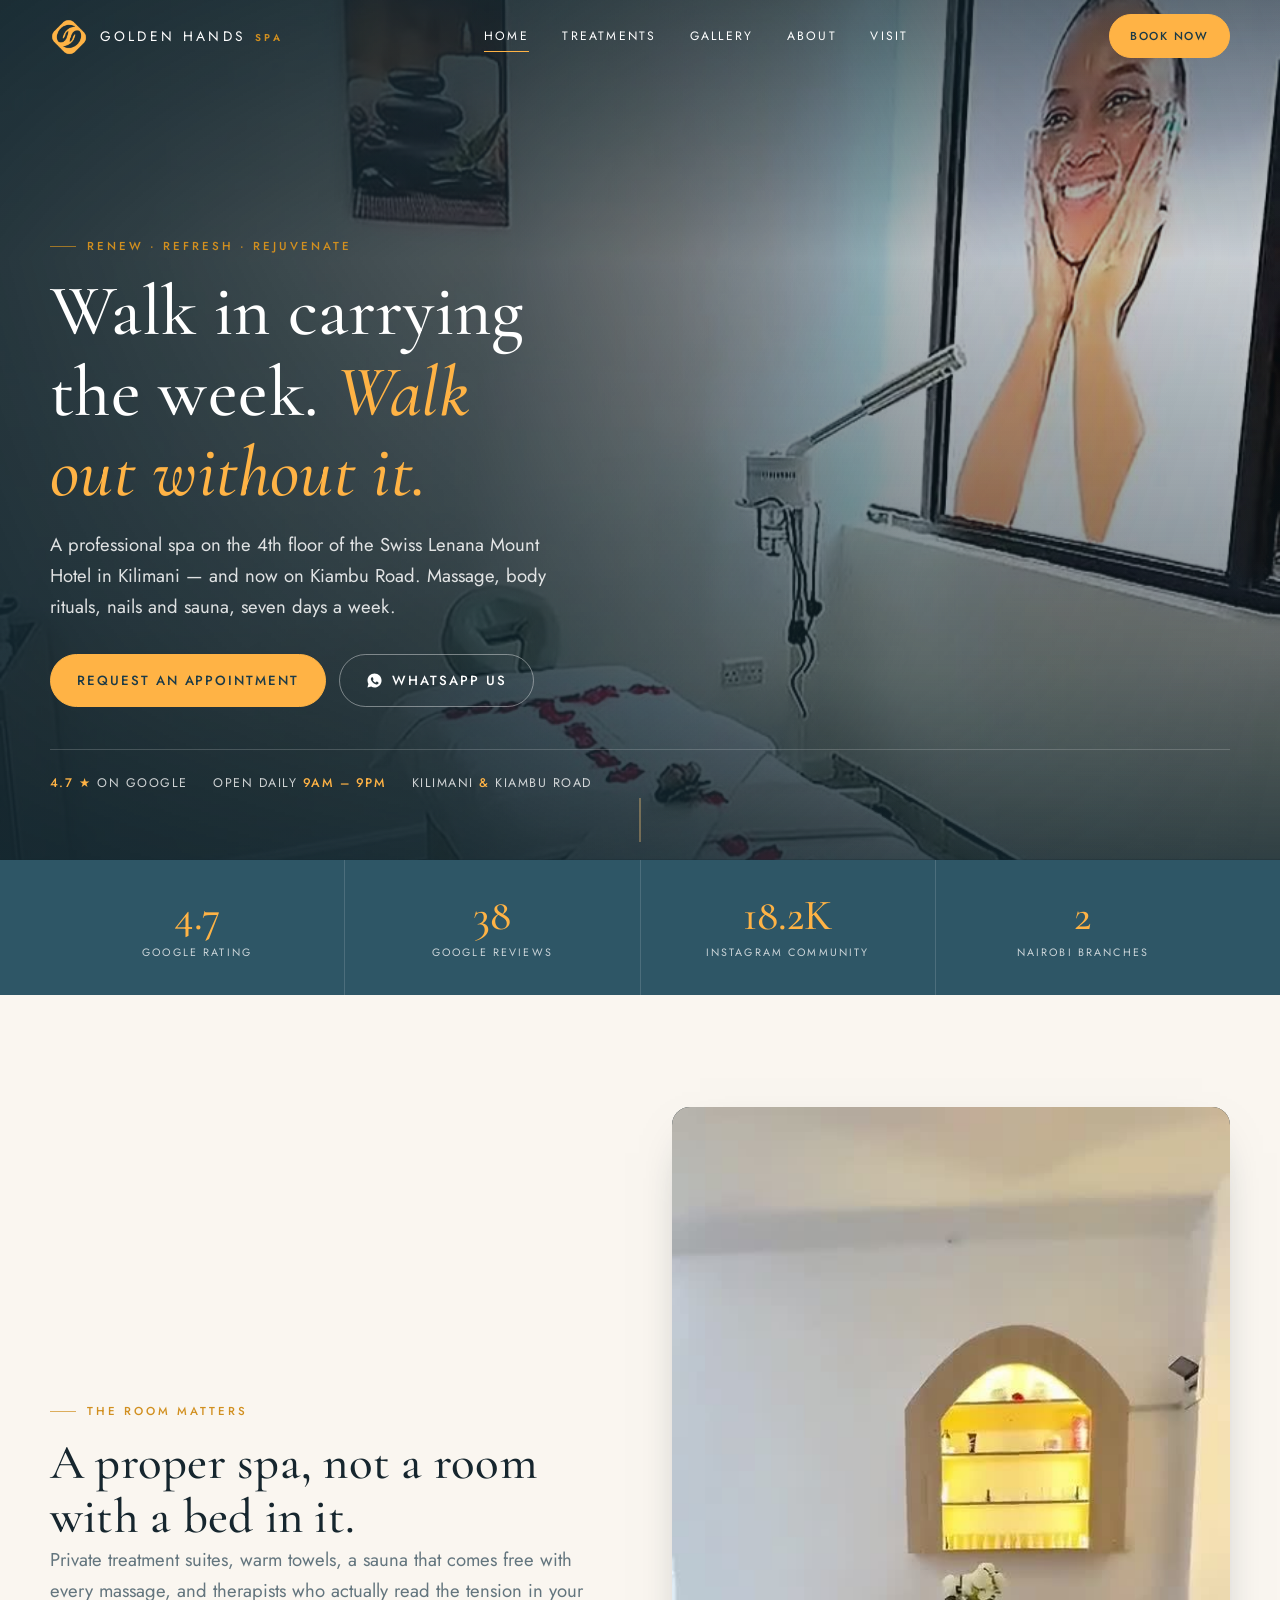
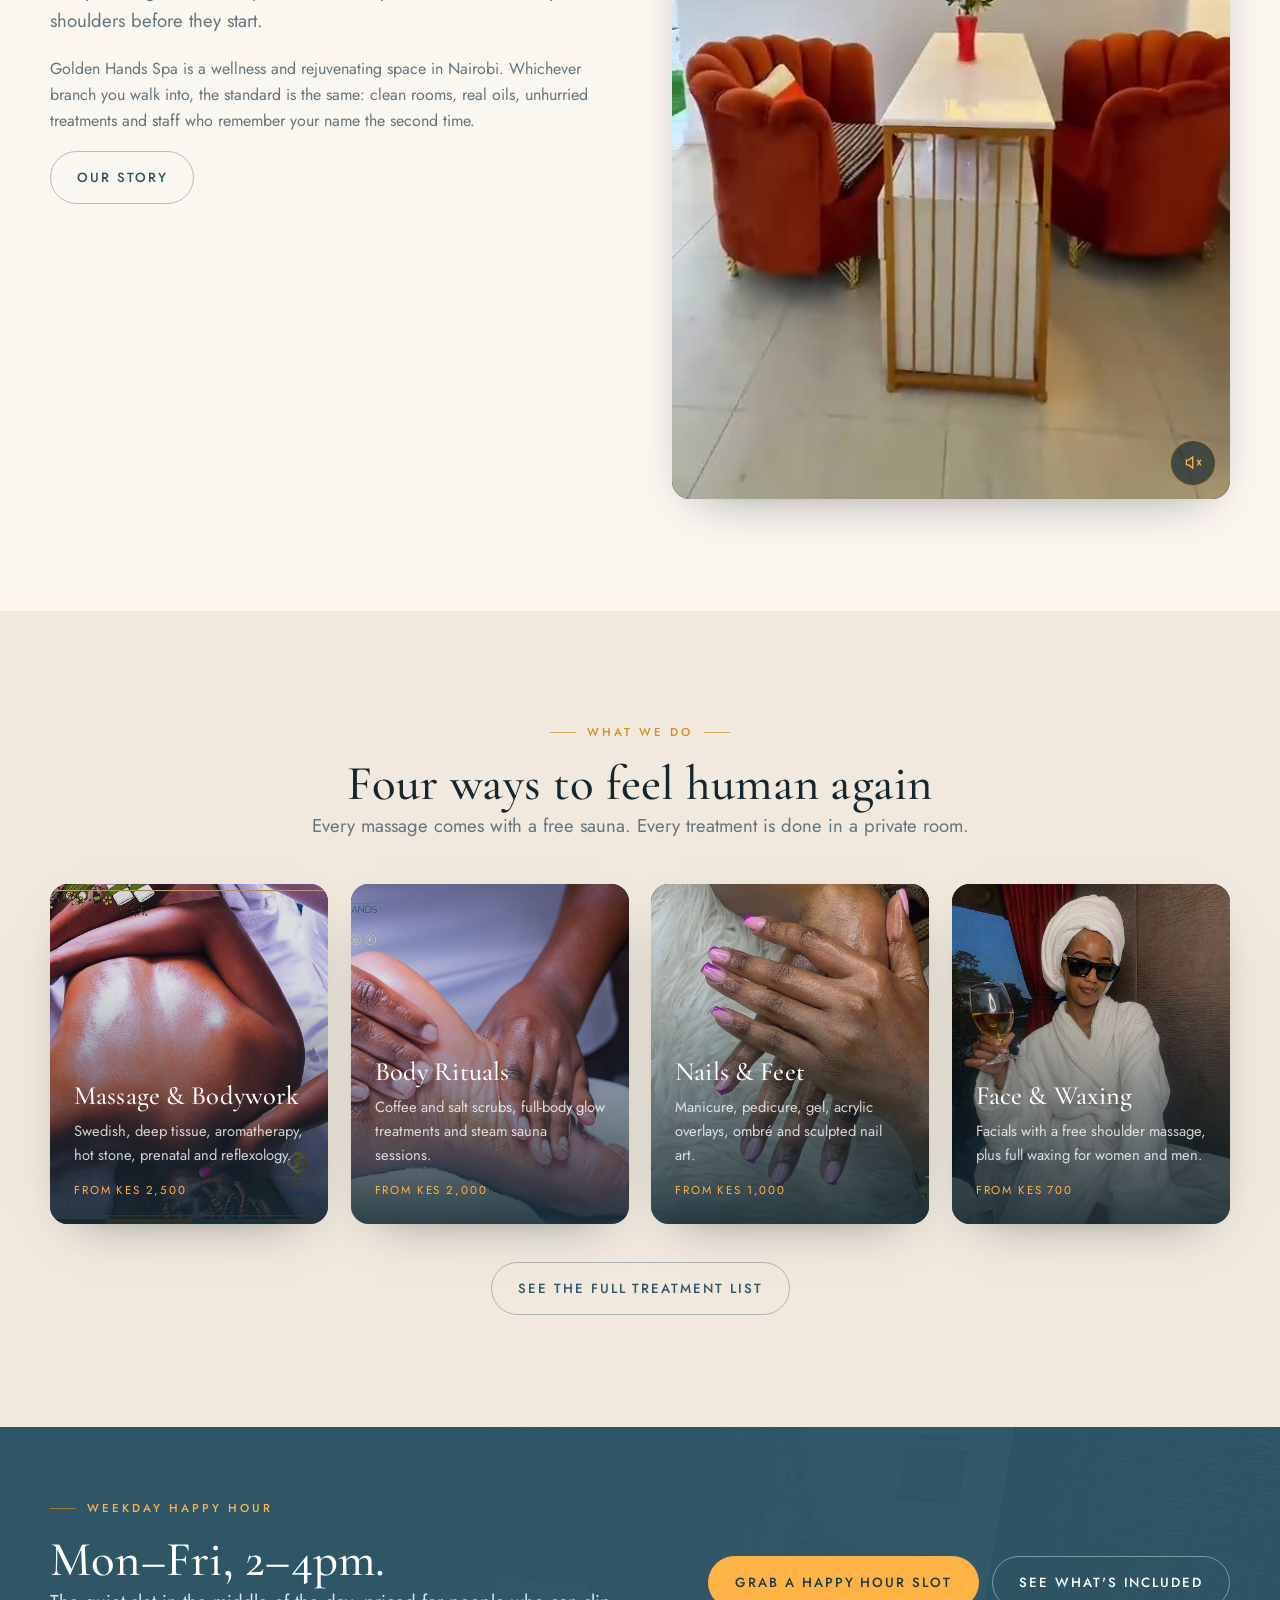
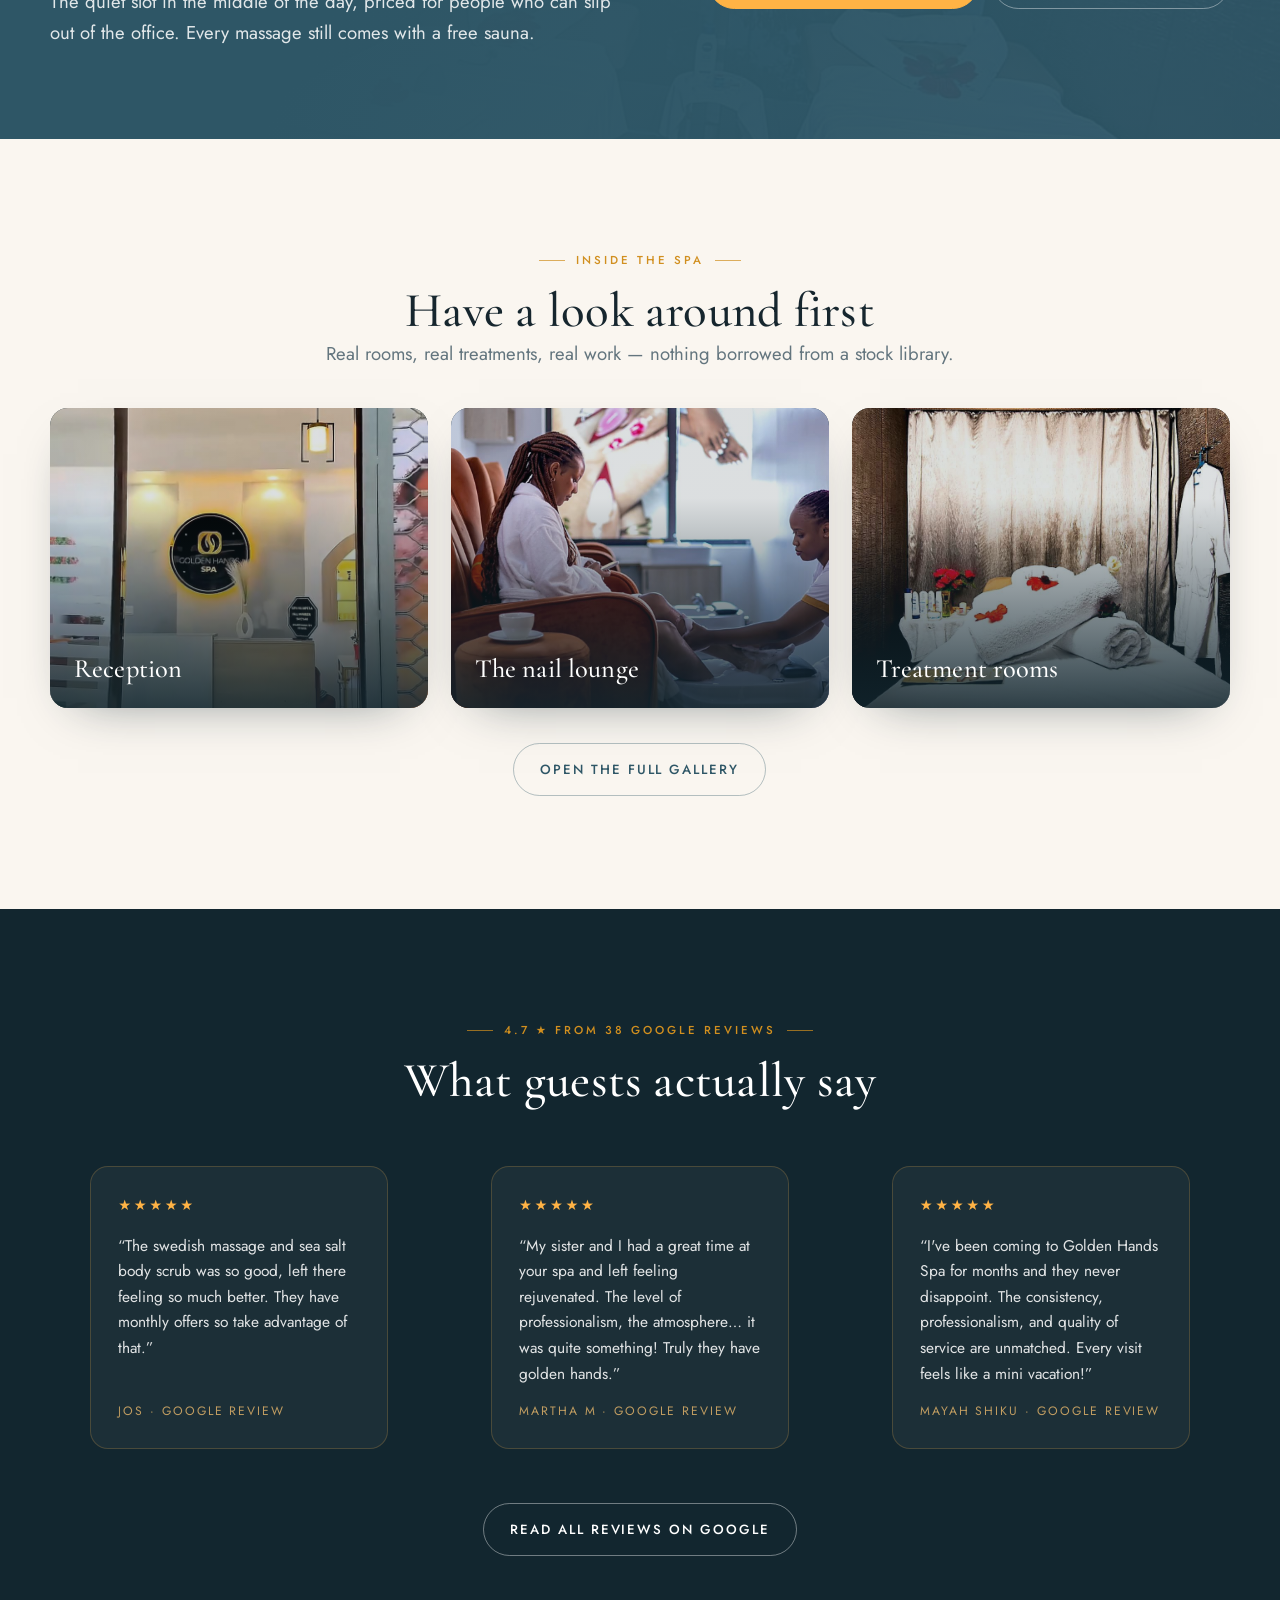
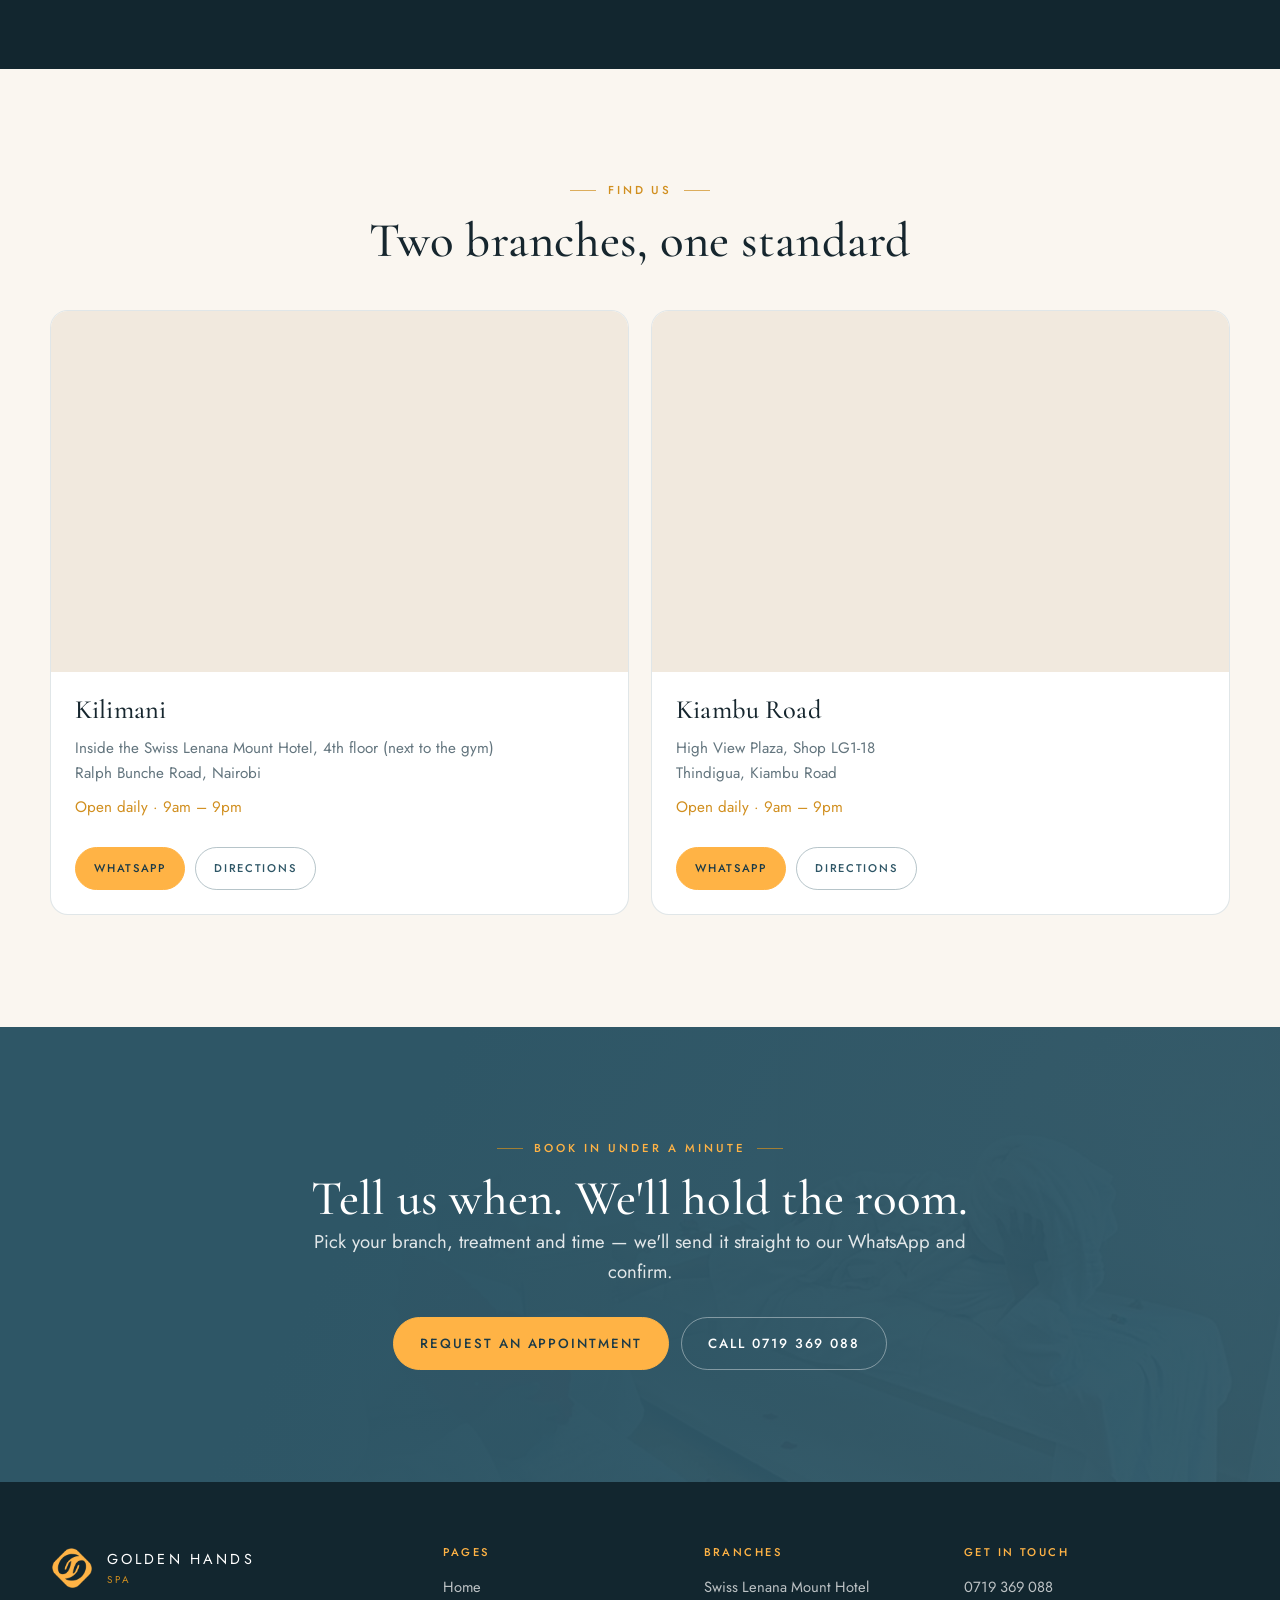
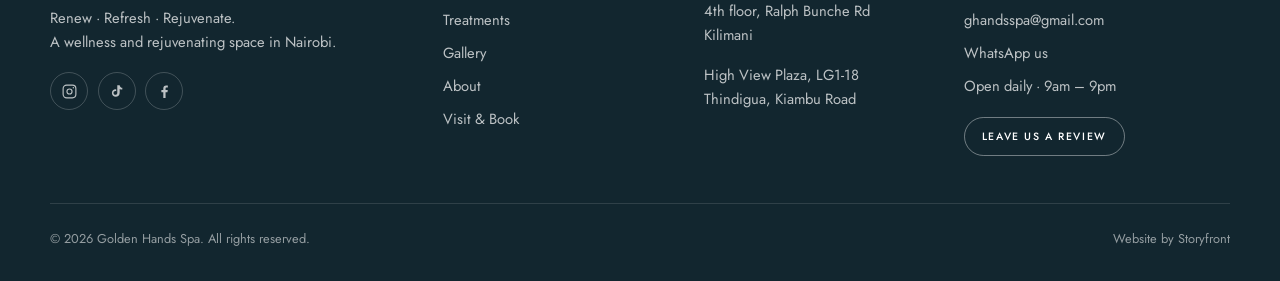
==== index.html @ f65b9896 "Golden Hands Spa — Storyfront demo site Five-page premium build: home, treatments, gallery, about, v" ====
<!DOCTYPE html>
<html lang="en">
<head>
<meta charset="utf-8">
<meta name="viewport" content="width=device-width,initial-scale=1">
<title>Golden Hands Spa | Massage, Nails &amp; Wellness — Kilimani &amp; Kiambu Road, Nairobi</title>
<meta name="description" content="A professional spa in Nairobi — massage, body rituals, nails, waxing and sauna. Inside the Swiss Lenana Mount Hotel, Kilimani, and at High View Plaza, Thindigua on Kiambu Road. Rated 4.7 on Google. Open daily 9am–9pm.">
<link rel="canonical" href="https://ignatius-kimeu.github.io/storyfront-golden-hands-spa/">

<meta property="og:type" content="website">
<meta property="og:site_name" content="Golden Hands Spa">
<meta property="og:title" content="Golden Hands Spa | Massage, Nails &amp; Wellness in Nairobi">
<meta property="og:description" content="Renew. Refresh. Rejuvenate. Massage, body rituals, nails and sauna in Kilimani and on Kiambu Road. Rated 4.7 on Google. Open daily 9am–9pm.">
<meta property="og:url" content="https://ignatius-kimeu.github.io/storyfront-golden-hands-spa/">
<meta property="og:image" content="https://ignatius-kimeu.github.io/storyfront-golden-hands-spa/og-image.jpg">
<meta property="og:image:width" content="1200">
<meta property="og:image:height" content="630">
<meta name="twitter:card" content="summary_large_image">
<meta name="twitter:title" content="Golden Hands Spa | Massage, Nails &amp; Wellness in Nairobi">
<meta name="twitter:description" content="Renew. Refresh. Rejuvenate. Two branches in Nairobi. Rated 4.7 on Google.">
<meta name="twitter:image" content="https://ignatius-kimeu.github.io/storyfront-golden-hands-spa/og-image.jpg">
<meta name="theme-color" content="#2E5666">

<link rel="icon" href="favicon.ico" sizes="any">
<link rel="apple-touch-icon" href="apple-touch-icon.png">
<link rel="preconnect" href="https://fonts.googleapis.com">
<link rel="preconnect" href="https://fonts.gstatic.com" crossorigin>
<link href="https://fonts.googleapis.com/css2?family=Cormorant+Garamond:ital,wght@0,300;0,500;0,600;1,400&family=Jost:wght@300;400;500&display=swap" rel="stylesheet">
<link rel="stylesheet" href="assets/site.css">

<script type="application/ld+json">
{
  "@context":"https://schema.org",
  "@type":"DaySpa",
  "name":"Golden Hands Spa",
  "image":"https://ignatius-kimeu.github.io/storyfront-golden-hands-spa/og-image.jpg",
  "url":"https://ignatius-kimeu.github.io/storyfront-golden-hands-spa/",
  "telephone":"+254719369088",
  "email":"ghandsspa@gmail.com",
  "priceRange":"KES",
  "aggregateRating":{"@type":"AggregateRating","ratingValue":"4.7","reviewCount":"38"},
  "address":{"@type":"PostalAddress","streetAddress":"Swiss Lenana Mount Hotel, 4th floor, Ralph Bunche Road, Kilimani","addressLocality":"Nairobi","addressCountry":"KE"},
  "geo":{"@type":"GeoCoordinates","latitude":-1.2900639,"longitude":36.8047518},
  "openingHoursSpecification":[{"@type":"OpeningHoursSpecification","dayOfWeek":["Monday","Tuesday","Wednesday","Thursday","Friday","Saturday","Sunday"],"opens":"09:00","closes":"21:00"}],
  "sameAs":["https://www.instagram.com/golden_hands_spa_kenya/","https://www.tiktok.com/@golden_hands_spa_kenya","https://www.facebook.com/goldenhandskenya/"]
}
</script>
</head>
<body>

<!-- preload splash: we have a real logo, so it earns its place -->
<div id="splash">
  <div>
    <img class="sp-mark" src="images/mark.png" alt="" width="96" height="96">
    <div class="sp-word">Golden Hands Spa</div>
  </div>
</div>

<header class="hdr" data-top="true" data-over-dark="true">
  <div class="wrap hdr-in">
    <a class="brand" href="index.html" aria-label="Golden Hands Spa — home">
      <img src="images/mark.png" alt="" width="38" height="38">
      <span>
        <span class="brand-name">Golden Hands</span>
        <span class="brand-sub">Spa</span>
      </span>
    </a>
    <nav class="nav" aria-label="Main">
      <a href="index.html" aria-current="page">Home</a>
      <a href="services.html">Treatments</a>
      <a href="gallery.html">Gallery</a>
      <a href="about.html">About</a>
      <a href="contact.html">Visit</a>
    </nav>
    <a class="btn btn--gold btn--desk" href="contact.html">Book now</a>
    <button class="burger" aria-label="Menu" aria-expanded="false" aria-controls="mnav"><span></span><span></span><span></span></button>
  </div>
</header>

<nav class="mnav" id="mnav" aria-label="Mobile">
  <a href="index.html">Home</a>
  <a href="services.html">Treatments</a>
  <a href="gallery.html">Gallery</a>
  <a href="about.html">About</a>
  <a href="contact.html">Visit &amp; Book</a>
  <a class="btn btn--gold" href="contact.html">Request an appointment</a>
</nav>

<main>

  <!-- ============ HERO ============ -->
  <section class="hero">
    <div class="hero__media">
      <picture>
        <source media="(min-width:861px)" srcset="images/hero-wide.jpg" width="1920" height="1080">
        <img src="images/hero-tall.jpg" alt="Inside Golden Hands Spa — a treatment room set with rose petals, and guests relaxing in robes" fetchpriority="high" width="900" height="1600">
      </picture>
    </div>
    <div class="wrap hero__in">
      <p class="eyebrow rv">Renew · Refresh · Rejuvenate</p>
      <h1 class="rv" data-delay="80">Walk in carrying the week. <em>Walk out without it.</em></h1>
      <p class="lede rv" data-delay="180">A professional spa on the 4th floor of the Swiss Lenana Mount Hotel in Kilimani — and now on Kiambu Road. Massage, body rituals, nails and sauna, seven days a week.</p>
      <div class="hero__cta rv" data-delay="260">
        <a class="btn btn--gold" href="contact.html">Request an appointment</a>
        <a class="btn btn--onDark" data-wa="Hello Golden Hands Spa 👋 I'd like to book a treatment. Could you share what's available this week?">
          <svg viewBox="0 0 24 24" fill="currentColor" aria-hidden="true"><path d="M12.04 2C6.58 2 2.13 6.45 2.13 11.91c0 1.75.46 3.45 1.32 4.95L2 22l5.25-1.38a9.9 9.9 0 0 0 4.79 1.22h.01c5.46 0 9.91-4.45 9.91-9.91C21.96 6.45 17.5 2 12.04 2Zm5.8 14.16c-.24.68-1.42 1.32-1.95 1.36-.5.04-.97.22-3.28-.68-2.77-1.09-4.51-3.93-4.65-4.11-.13-.18-1.1-1.46-1.1-2.79 0-1.33.7-1.98.95-2.25.24-.27.53-.34.71-.34.18 0 .35 0 .51.01.16.01.38-.06.6.46.23.55.77 1.89.84 2.03.07.14.11.3.02.48-.09.18-.14.29-.27.45-.13.16-.28.35-.4.47-.13.13-.27.28-.12.55.15.27.66 1.09 1.42 1.76.97.87 1.79 1.14 2.06 1.27.27.14.42.11.58-.07.16-.18.67-.78.85-1.05.18-.27.36-.22.6-.13.24.09 1.55.73 1.81.86.27.13.45.2.51.31.07.11.07.63-.17 1.31Z"/></svg>
          WhatsApp us
        </a>
      </div>
      <p class="hero__meta rv" data-delay="340">
        <span><b>4.7 ★</b> on Google</span>
        <span>Open daily <b>9am – 9pm</b></span>
        <span>Kilimani <b>&amp;</b> Kiambu Road</span>
      </p>
    </div>
    <span class="scrollhint" aria-hidden="true"></span>
  </section>

  <!-- ============ STATS ============ -->
  <section class="stats">
    <div class="wrap">
      <div class="stats__grid">
        <div class="stat rv"><b data-count="4.7" data-dec="1">4.7</b><span>Google rating</span></div>
        <div class="stat rv" data-delay="80"><b data-count="38" data-dec="0">38</b><span>Google reviews</span></div>
        <div class="stat rv" data-delay="160"><b data-count="18.2" data-dec="1" data-suffix="K">18.2K</b><span>Instagram community</span></div>
        <div class="stat rv" data-delay="240"><b data-count="2" data-dec="0">2</b><span>Nairobi branches</span></div>
      </div>
    </div>
  </section>

  <!-- ============ INTRO + VIDEO ============ -->
  <section class="sec">
    <div class="wrap grid g-2" style="align-items:center;gap:clamp(2rem,5vw,4rem)">
      <div class="rv">
        <p class="eyebrow">The room matters</p>
        <h2>A proper spa, not a room with a bed in it.</h2>
        <p class="lede">Private treatment suites, warm towels, a sauna that comes free with every massage, and therapists who actually read the tension in your shoulders before they start.</p>
        <p style="color:var(--muted)">Golden Hands Spa is a wellness and rejuvenating space in Nairobi. Whichever branch you walk into, the standard is the same: clean rooms, real oils, unhurried treatments and staff who remember your name the second time.</p>
        <a class="btn btn--ghost" href="about.html">Our story</a>
      </div>
      <div class="vwrap rv" data-delay="120">
        <!-- their own Instagram walkthrough of the Kiambu Rd branch, re-encoded down for mobile data -->
        <video src="videos/spa-tour.mp4" poster="images/spa-tour-poster.jpg" muted playsinline loop preload="none" aria-label="A walk through the Golden Hands Spa Kiambu Road branch"></video>
        <button class="vsound" type="button" aria-label="Turn sound on">
          <svg class="snd-off" viewBox="0 0 24 24" fill="none" stroke="currentColor" stroke-width="1.7" stroke-linecap="round" aria-hidden="true"><path d="M11 5 6 9H3v6h3l5 4V5Z"/><path d="m17 9 4 6M21 9l-4 6"/></svg>
          <svg class="snd-on" style="display:none" viewBox="0 0 24 24" fill="none" stroke="currentColor" stroke-width="1.7" stroke-linecap="round" aria-hidden="true"><path d="M11 5 6 9H3v6h3l5 4V5Z"/><path d="M15.5 8.5a5 5 0 0 1 0 7M18.5 5.5a9 9 0 0 1 0 13"/></svg>
        </button>
      </div>
    </div>
  </section>

  <!-- ============ TREATMENTS ============ -->
  <section class="sec" style="background:var(--ivory-2)">
    <div class="wrap">
      <div class="center rv" style="margin-bottom:2.6rem">
        <p class="eyebrow">What we do</p>
        <h2>Four ways to feel human again</h2>
        <p class="lede">Every massage comes with a free sauna. Every treatment is done in a private room.</p>
      </div>
      <div class="grid g-4">
        <article class="tcard rv">
          <img src="images/back-massage.jpg" alt="Deep tissue back massage at Golden Hands Spa" loading="lazy" width="1080" height="1080">
          <div class="tcard__in">
            <h3>Massage &amp; Bodywork</h3>
            <p>Swedish, deep tissue, aromatherapy, hot stone, prenatal and reflexology.</p>
            <!-- "from" figures are the lowest price that agrees across ALL of their own posted
                 lists — the exact menu still needs a nod from the owner before it goes live -->
            <span class="from">From KES 2,500</span>
          </div>
        </article>
        <article class="tcard rv" data-delay="90">
          <img src="images/reflexology-foot.jpg" alt="Coffee and salt body scrub treatment" loading="lazy" width="1279" height="1036">
          <div class="tcard__in">
            <h3>Body Rituals</h3>
            <p>Coffee and salt scrubs, full-body glow treatments and steam sauna sessions.</p>
            <span class="from">From KES 2,000</span>
          </div>
        </article>
        <article class="tcard rv" data-delay="180">
          <img src="images/nails-pink-chrome.jpg" alt="Chrome gel manicure at Golden Hands Spa" loading="lazy" width="920" height="1150">
          <div class="tcard__in">
            <h3>Nails &amp; Feet</h3>
            <p>Manicure, pedicure, gel, acrylic overlays, ombré and sculpted nail art.</p>
            <span class="from">From KES 1,000</span>
          </div>
        </article>
        <article class="tcard rv" data-delay="270">
          <img src="images/robe-lounge-guest.jpg" alt="A guest relaxing in a robe at Golden Hands Spa" loading="lazy" width="1164" height="1500">
          <div class="tcard__in">
            <h3>Face &amp; Waxing</h3>
            <p>Facials with a free shoulder massage, plus full waxing for women and men.</p>
            <span class="from">From KES 700</span>
          </div>
        </article>
      </div>
      <div class="center rv" style="margin-top:2.4rem">
        <a class="btn btn--ghost" href="services.html">See the full treatment list</a>
      </div>
    </div>
  </section>

  <!-- ============ HAPPY HOUR ============ -->
  <section class="cta sec--tight">
    <img src="images/couples-suite-kilimani.jpg" alt="" loading="lazy" aria-hidden="true">
    <div class="wrap grid g-2" style="align-items:center;gap:2rem">
      <div class="rv">
        <p class="eyebrow" style="color:var(--amber)">Weekday happy hour</p>
        <h2>Mon–Fri, 2–4pm.</h2>
        <p class="lede">The quiet slot in the middle of the day, priced for people who can slip out of the office. Every massage still comes with a free sauna.</p>
      </div>
      <div class="rv" data-delay="120" style="display:flex;flex-wrap:wrap;gap:.8rem;justify-content:flex-end">
        <a class="btn btn--gold" data-wa="Hello Golden Hands Spa 👋 I'd like to book the Mon–Fri 2–4PM happy hour offer. Which days are open this week?">Grab a happy hour slot</a>
        <a class="btn btn--onDark" href="services.html">See what's included</a>
      </div>
    </div>
  </section>

  <!-- ============ GALLERY TEASER ============ -->
  <section class="sec">
    <div class="wrap">
      <div class="center rv" style="margin-bottom:2.4rem">
        <p class="eyebrow">Inside the spa</p>
        <h2>Have a look around first</h2>
        <p class="lede">Real rooms, real treatments, real work — nothing borrowed from a stock library.</p>
      </div>
      <div class="grid g-3">
        <a class="tcard rv" href="gallery.html" style="min-height:0">
          <img src="images/reception-entrance.jpg" alt="Reception at the Golden Hands Spa Kiambu Road branch" loading="lazy" width="788" height="1400">
          <div class="tcard__in" style="min-height:300px"><h3>Reception</h3></div>
        </a>
        <a class="tcard rv" data-delay="80" href="gallery.html" style="min-height:0">
          <img src="images/pedicure-lounge.jpg" alt="Guests having a pedicure in the spa lounge" loading="lazy" width="1080" height="1080">
          <div class="tcard__in" style="min-height:300px"><h3>The nail lounge</h3></div>
        </a>
        <a class="tcard rv" data-delay="160" href="gallery.html" style="min-height:0">
          <img src="images/treatment-room-swan.jpg" alt="A prepared treatment room at Golden Hands Spa" loading="lazy" width="1080" height="720">
          <div class="tcard__in" style="min-height:300px"><h3>Treatment rooms</h3></div>
        </a>
      </div>
      <div class="center rv" style="margin-top:2.2rem">
        <a class="btn btn--ghost" href="gallery.html">Open the full gallery</a>
      </div>
    </div>
  </section>

  <!-- ============ REVIEWS ============ -->
  <section class="sec reviews">
    <div class="wrap">
      <div class="center rv" style="margin-bottom:2.6rem">
        <p class="eyebrow">4.7 ★ from 38 Google reviews</p>
        <h2>What guests actually say</h2>
      </div>
      <div class="grid g-3">
        <!-- verbatim from the live Google Business listing -->
        <figure class="rcard rv">
          <span class="stars" aria-label="5 out of 5">★★★★★</span>
          <p>“The swedish massage and sea salt body scrub was so good, left there feeling so much better. They have monthly offers so take advantage of that.”</p>
          <cite>Jos · Google review</cite>
        </figure>
        <figure class="rcard rv" data-delay="90">
          <span class="stars" aria-label="5 out of 5">★★★★★</span>
          <p>“My sister and I had a great time at your spa and left feeling rejuvenated. The level of professionalism, the atmosphere… it was quite something! Truly they have golden hands.”</p>
          <cite>Martha M · Google review</cite>
        </figure>
        <figure class="rcard rv" data-delay="180">
          <span class="stars" aria-label="5 out of 5">★★★★★</span>
          <p>“I've been coming to Golden Hands Spa for months and they never disappoint. The consistency, professionalism, and quality of service are unmatched. Every visit feels like a mini vacation!”</p>
          <cite>Mayah Shiku · Google review</cite>
        </figure>
      </div>
      <div class="center rv" style="margin-top:2.4rem">
        <a class="btn btn--onDark" href="https://www.google.com/maps/place/?q=place_id:ChIJxd9gHsARLxgRE6MtWg46vnw" target="_blank" rel="noopener">Read all reviews on Google</a>
      </div>
    </div>
  </section>

  <!-- ============ BRANCHES ============ -->
  <section class="sec">
    <div class="wrap">
      <div class="center rv" style="margin-bottom:2.6rem">
        <p class="eyebrow">Find us</p>
        <h2>Two branches, one standard</h2>
      </div>
      <div class="grid g-2">
        <article class="branch rv">
          <div class="branch__map">
            <iframe title="Map to Golden Hands Spa, Kilimani" src="https://maps.google.com/maps?q=Golden%20Hands%20Spa%2C%20Ralph%20Bunche%20Road%2C%20Nairobi&z=16&output=embed" loading="lazy" referrerpolicy="no-referrer-when-downgrade"></iframe>
          </div>
          <div class="branch__body">
            <h3>Kilimani</h3>
            <p>Inside the Swiss Lenana Mount Hotel, 4th floor (next to the gym)<br>Ralph Bunche Road, Nairobi</p>
            <p style="color:var(--gold)">Open daily · 9am – 9pm</p>
            <div class="branch__acts">
              <a class="btn btn--gold" data-wa="Hello Golden Hands Spa 👋 I'd like to book at the Kilimani branch (Swiss Lenana Mount Hotel). What's available?">WhatsApp</a>
              <a class="btn btn--ghost" href="https://www.google.com/maps/place/?q=place_id:ChIJxd9gHsARLxgRE6MtWg46vnw" target="_blank" rel="noopener">Directions</a>
            </div>
          </div>
        </article>
        <article class="branch rv" data-delay="120">
          <div class="branch__map">
            <iframe title="Map to Golden Hands Spa, Kiambu Road" src="https://maps.google.com/maps?q=High%20View%20Plaza%2C%20Thindigua%2C%20Kiambu%20Road%2C%20Nairobi&z=16&output=embed" loading="lazy" referrerpolicy="no-referrer-when-downgrade"></iframe>
          </div>
          <div class="branch__body">
            <h3>Kiambu Road</h3>
            <p>High View Plaza, Shop LG1-18<br>Thindigua, Kiambu Road</p>
            <p style="color:var(--gold)">Open daily · 9am – 9pm</p>
            <div class="branch__acts">
              <a class="btn btn--gold" data-wa="Hello Golden Hands Spa 👋 I'd like to book at the Kiambu Road branch (High View Plaza, Thindigua). What's available?">WhatsApp</a>
              <a class="btn btn--ghost" href="https://maps.google.com/?q=High+View+Plaza,+Thindigua,+Kiambu+Road,+Nairobi" target="_blank" rel="noopener">Directions</a>
            </div>
          </div>
        </article>
      </div>
    </div>
  </section>

  <!-- ============ CTA ============ -->
  <section class="cta sec">
    <img src="images/spa-robes-lounge.jpg" alt="" loading="lazy" aria-hidden="true">
    <div class="wrap center rv">
      <p class="eyebrow" style="color:var(--amber)">Book in under a minute</p>
      <h2>Tell us when. We'll hold the room.</h2>
      <p class="lede">Pick your branch, treatment and time — we'll send it straight to our WhatsApp and confirm.</p>
      <div style="display:flex;gap:.8rem;justify-content:center;flex-wrap:wrap;margin-top:1.8rem">
        <a class="btn btn--gold" href="contact.html">Request an appointment</a>
        <a class="btn btn--onDark" href="tel:+254719369088">Call 0719 369 088</a>
      </div>
    </div>
  </section>

</main>

<footer class="ftr">
  <div class="wrap">
    <div class="ftr__grid">
      <div>
        <div class="ftr__brand">
          <img src="images/mark.png" alt="" width="44" height="44">
          <span><b>Golden Hands</b><span>Spa</span></span>
        </div>
        <p>Renew · Refresh · Rejuvenate.<br>A wellness and rejuvenating space in Nairobi.</p>
        <div class="socials">
          <a href="https://www.instagram.com/golden_hands_spa_kenya/" target="_blank" rel="noopener" aria-label="Instagram"><svg viewBox="0 0 24 24" fill="none" stroke="currentColor" stroke-width="1.6"><rect x="3" y="3" width="18" height="18" rx="5"/><circle cx="12" cy="12" r="3.6"/><circle cx="17.4" cy="6.6" r="1" fill="currentColor" stroke="none"/></svg></a>
          <a href="https://www.tiktok.com/@golden_hands_spa_kenya" target="_blank" rel="noopener" aria-label="TikTok"><svg viewBox="0 0 24 24" fill="currentColor"><path d="M16.5 3c.3 2.1 1.6 3.6 3.7 3.8v2.4c-1.3.1-2.5-.2-3.7-.9v5.4c0 3.4-2.5 5.8-5.6 5.8-2.9 0-5.4-2.2-5.4-5.3 0-3.2 2.6-5.6 6.1-5.2v2.6c-.4-.1-.8-.2-1.2-.2-1.5 0-2.6 1.1-2.6 2.6 0 1.5 1.1 2.7 2.6 2.7 1.6 0 2.7-1.1 2.7-3V3h3.4Z"/></svg></a>
          <a href="https://www.facebook.com/goldenhandskenya/" target="_blank" rel="noopener" aria-label="Facebook"><svg viewBox="0 0 24 24" fill="currentColor"><path d="M13.5 21v-8h2.7l.4-3.1h-3.1V7.9c0-.9.25-1.5 1.55-1.5h1.65V3.6A22 22 0 0 0 14.3 3.5c-2.4 0-4 1.45-4 4.1v2.3H7.6V13h2.7v8h3.2Z"/></svg></a>
        </div>
      </div>
      <div>
        <h4>Pages</h4>
        <ul>
          <li><a href="index.html">Home</a></li>
          <li><a href="services.html">Treatments</a></li>
          <li><a href="gallery.html">Gallery</a></li>
          <li><a href="about.html">About</a></li>
          <li><a href="contact.html">Visit &amp; Book</a></li>
        </ul>
      </div>
      <div>
        <h4>Branches</h4>
        <ul>
          <li>Swiss Lenana Mount Hotel<br>4th floor, Ralph Bunche Rd<br>Kilimani</li>
          <li style="margin-top:.4rem">High View Plaza, LG1-18<br>Thindigua, Kiambu Road</li>
        </ul>
      </div>
      <div>
        <h4>Get in touch</h4>
        <ul>
          <li><a href="tel:+254719369088">0719 369 088</a></li>
          <li><a href="mailto:ghandsspa@gmail.com">ghandsspa@gmail.com</a></li>
          <li><a data-wa="Hello Golden Hands Spa 👋 I'd like to book a treatment.">WhatsApp us</a></li>
          <li>Open daily · 9am – 9pm</li>
          <li style="margin-top:.6rem"><a class="btn btn--onDark" style="padding:.6rem 1.05rem;font-size:.66rem" href="https://search.google.com/local/writereview?placeid=ChIJxd9gHsARLxgRE6MtWg46vnw" target="_blank" rel="noopener">Leave us a review</a></li>
        </ul>
      </div>
    </div>
    <div class="ftr__base">
      <span>© <span data-year>2026</span> Golden Hands Spa. All rights reserved.</span>
      <span>Website by <a href="#">Storyfront</a></span>
    </div>
  </div>
</footer>

<a class="fab" data-wa="Hello Golden Hands Spa 👋 I'd like to book a treatment. Could you share what's available this week?" aria-label="Chat with Golden Hands Spa on WhatsApp">
  <svg viewBox="0 0 24 24" fill="currentColor" aria-hidden="true"><path d="M12.04 2C6.58 2 2.13 6.45 2.13 11.91c0 1.75.46 3.45 1.32 4.95L2 22l5.25-1.38a9.9 9.9 0 0 0 4.79 1.22h.01c5.46 0 9.91-4.45 9.91-9.91C21.96 6.45 17.5 2 12.04 2Zm5.8 14.16c-.24.68-1.42 1.32-1.95 1.36-.5.04-.97.22-3.28-.68-2.77-1.09-4.51-3.93-4.65-4.11-.13-.18-1.1-1.46-1.1-2.79 0-1.33.7-1.98.95-2.25.24-.27.53-.34.71-.34.18 0 .35 0 .51.01.16.01.38-.06.6.46.23.55.77 1.89.84 2.03.07.14.11.3.02.48-.09.18-.14.29-.27.45-.13.16-.28.35-.4.47-.13.13-.27.28-.12.55.15.27.66 1.09 1.42 1.76.97.87 1.79 1.14 2.06 1.27.27.14.42.11.58-.07.16-.18.67-.78.85-1.05.18-.27.36-.22.6-.13.24.09 1.55.73 1.81.86.27.13.45.2.51.31.07.11.07.63-.17 1.31Z"/></svg>
  <span>WhatsApp</span>
</a>

<script src="assets/site.js"></script>
</body>
</html>
---- assets/site.css ----
/* Golden Hands Spa — Storyfront demo
   Palette lifted pixel-for-pixel off the client's own logo JPG (#2E5666 petrol,
   #FFB345 amber) plus the four-colour strip on their Facebook cover photo. */
:root{
  --petrol:#2E5666;
  --petrol-deep:#1E3F4D;
  --petrol-night:#12262F;
  --ivory:#FAF6F0;
  --ivory-2:#F1E9DE;
  --amber:#FFB345;
  --gold:#D18F1F;
  --gold-soft:#C19D61;
  --ink:#16262E;
  --muted:#63757E;
  --line:rgba(46,86,102,.15);
  --line-dark:rgba(255,179,69,.20);
  --shadow:0 18px 50px -28px rgba(18,38,47,.55);
  --radius:18px;
  --wrap:1180px;
  --ease:cubic-bezier(.22,.61,.36,1);
  --header-h:74px;
}
*,*::before,*::after{box-sizing:border-box}
html{-webkit-text-size-adjust:100%;scroll-behavior:smooth}
body{
  margin:0;background:var(--ivory);color:var(--ink);
  font-family:"Jost",system-ui,-apple-system,"Segoe UI",Roboto,sans-serif;
  font-size:16px;line-height:1.65;font-weight:400;
  overflow-x:hidden;
}
img,video{max-width:100%;display:block}
a{color:inherit;text-decoration:none}
button{font:inherit;color:inherit}
h1,h2,h3,h4{font-family:"Cormorant Garamond",Georgia,serif;font-weight:500;line-height:1.12;margin:0;letter-spacing:.005em}
h1{font-size:clamp(2.6rem,7.4vw,4.5rem)}
h2{font-size:clamp(2rem,5vw,3.05rem)}
h3{font-size:clamp(1.3rem,2.6vw,1.65rem)}
p{margin:0 0 1em}
.wrap{width:min(100% - 2.4rem,var(--wrap));margin-inline:auto}
.sec{padding:clamp(4.2rem,9vw,7rem) 0}
.sec--tight{padding:clamp(3rem,6vw,4.5rem) 0}
.center{text-align:center}
.sr-only{position:absolute;width:1px;height:1px;padding:0;margin:-1px;overflow:hidden;clip:rect(0 0 0 0);white-space:nowrap;border:0}

/* ---------- shared bits ---------- */
.eyebrow{
  font-size:.72rem;letter-spacing:.26em;text-transform:uppercase;
  font-weight:500;color:var(--gold);margin:0 0 .9rem;display:flex;align-items:center;gap:.7rem
}
.center .eyebrow{justify-content:center}
.eyebrow::before{content:"";width:26px;height:1px;background:var(--gold);opacity:.7;flex:none}
.center .eyebrow::after{content:"";width:26px;height:1px;background:var(--gold);opacity:.7;flex:none}
.lede{font-size:clamp(1.02rem,1.7vw,1.16rem);color:var(--muted);max-width:60ch}
.center .lede{margin-inline:auto}

.btn{
  --bg:var(--petrol);--fg:#fff;--bd:var(--petrol);
  display:inline-flex;align-items:center;justify-content:center;gap:.6rem;
  background:var(--bg);color:var(--fg);border:1px solid var(--bd);
  padding:.92rem 1.6rem;border-radius:999px;cursor:pointer;
  font-size:.83rem;font-weight:500;letter-spacing:.15em;text-transform:uppercase;
  transition:transform .45s var(--ease),box-shadow .45s var(--ease),background .3s,color .3s,border-color .3s;
  will-change:transform;
}
.btn:hover{transform:translateY(-2px);box-shadow:0 14px 30px -14px rgba(18,38,47,.5)}
.btn:active{transform:translateY(0)}
.btn:focus-visible{outline:2px solid var(--amber);outline-offset:3px}
.btn--gold{--bg:var(--amber);--fg:#1B3A47;--bd:var(--amber)}
.btn--ghost{--bg:transparent;--fg:var(--petrol);--bd:rgba(46,86,102,.35)}
.btn--ghost:hover{--bg:var(--petrol);--fg:#fff;--bd:var(--petrol)}
.btn--onDark{--bg:transparent;--fg:#fff;--bd:rgba(255,255,255,.4)}
.btn--onDark:hover{--bg:var(--amber);--fg:#1B3A47;--bd:var(--amber)}
.btn svg{width:17px;height:17px;flex:none}

/* ---------- preload splash ---------- */
#splash{
  position:fixed;inset:0;z-index:200;background:var(--petrol);
  display:grid;place-items:center;transition:opacity .7s var(--ease),visibility .7s
}
#splash.gone{opacity:0;visibility:hidden;pointer-events:none}
#splash .sp-mark{width:96px;animation:breathe 2.4s var(--ease) infinite}
#splash .sp-word{
  margin-top:1.3rem;font-size:.74rem;letter-spacing:.42em;text-transform:uppercase;
  color:rgba(255,255,255,.72);text-align:center
}
@keyframes breathe{0%,100%{transform:scale(1);opacity:.92}50%{transform:scale(1.07);opacity:1}}

/* ---------- header ---------- */
.hdr{
  position:fixed;top:0;left:0;right:0;z-index:120;height:var(--header-h);
  background:rgba(250,246,240,.97);border-bottom:1px solid var(--line);
  transform:translateY(0);transition:transform .42s var(--ease),background .35s,border-color .35s;
}
.hdr[data-hidden="true"]{transform:translateY(-105%)}
.hdr[data-top="true"][data-over-dark="true"]{background:transparent;border-color:transparent}
.hdr[data-top="true"][data-over-dark="true"] .nav a,
.hdr[data-top="true"][data-over-dark="true"] .brand-name{color:#fff}
.hdr[data-top="true"][data-over-dark="true"] .burger span{background:#fff}
.hdr-in{height:100%;display:flex;align-items:center;justify-content:space-between;gap:1rem}
.brand{display:flex;align-items:center;gap:.72rem}
.brand img{width:38px;height:38px}
.brand-name{font-size:.86rem;letter-spacing:.24em;text-transform:uppercase;font-weight:400;line-height:1.15;transition:color .35s}
.brand-sub{margin-left:.4em;font-size:.62rem;letter-spacing:.34em;text-transform:uppercase;color:var(--gold);font-weight:600}
.nav{display:flex;align-items:center;gap:2.1rem}
.nav a{
  position:relative;font-size:.76rem;letter-spacing:.18em;text-transform:uppercase;
  padding:.35rem 0;transition:color .3s
}
.nav a::after{
  content:"";position:absolute;left:0;bottom:0;height:1px;width:100%;background:var(--amber);
  transform:scaleX(0);transform-origin:right;transition:transform .45s var(--ease)
}
.nav a:hover::after,.nav a[aria-current="page"]::after{transform:scaleX(1);transform-origin:left}
.nav a[aria-current="page"]{color:var(--gold)}
.hdr .btn{padding:.72rem 1.25rem;font-size:.72rem}
.burger{display:none;background:none;border:0;padding:.5rem;cursor:pointer}
.burger span{display:block;width:24px;height:2px;background:var(--ink);margin:5px 0;border-radius:2px;transition:transform .4s var(--ease),opacity .25s,background .35s}
.burger[aria-expanded="true"] span:nth-child(1){transform:translateY(7px) rotate(45deg)}
.burger[aria-expanded="true"] span:nth-child(2){opacity:0}
.burger[aria-expanded="true"] span:nth-child(3){transform:translateY(-7px) rotate(-45deg)}
.mnav{
  position:fixed;inset:var(--header-h) 0 0;z-index:119;background:var(--petrol);
  display:flex;flex-direction:column;justify-content:center;gap:.4rem;padding:2rem 1.6rem 5rem;
  opacity:0;visibility:hidden;transform:translateY(-12px);
  transition:opacity .4s var(--ease),transform .4s var(--ease),visibility .4s
}
.mnav.open{opacity:1;visibility:visible;transform:none}
.mnav a{
  color:#fff;font-family:"Cormorant Garamond",serif;font-size:2.1rem;padding:.5rem 0;
  border-bottom:1px solid rgba(255,255,255,.12)
}
.mnav a:last-of-type{border-bottom:0}
.mnav .btn{margin-top:1.4rem;align-self:flex-start}

/* ---------- hero ---------- */
.hero{position:relative;min-height:min(100svh,860px);display:flex;align-items:flex-end;isolation:isolate;background:var(--petrol-night)}
.hero__media{position:absolute;inset:0;z-index:-2;overflow:hidden}
.hero__media img{width:100%;height:100%;object-fit:cover;object-position:center 42%;transform:scale(1.08);animation:kb 22s var(--ease) forwards}
@keyframes kb{to{transform:scale(1)}}
.hero::after{
  content:"";position:absolute;inset:0;z-index:-1;
  background:linear-gradient(180deg,rgba(18,38,47,.60) 0%,rgba(18,38,47,.30) 16%,rgba(18,38,47,.74) 44%,rgba(18,38,47,.93) 74%,rgba(18,38,47,.97) 100%)
}
@media (min-width:861px){
  /* the wide crop is a bright, white room — the copy needs its own scrim to survive on it */
  .hero::after{
    background:
      linear-gradient(96deg,rgba(18,38,47,.88) 0%,rgba(18,38,47,.66) 38%,rgba(18,38,47,.12) 72%,rgba(18,38,47,0) 100%),
      linear-gradient(180deg,rgba(18,38,47,.62) 0%,rgba(18,38,47,.18) 30%,rgba(18,38,47,.55) 78%,rgba(18,38,47,.82) 100%)
  }
}
.hero__in{padding:calc(var(--header-h) + 4rem) 0 3.4rem;color:#fff}
.hero h1{color:#fff;max-width:15ch}
.hero h1 em{font-style:italic;color:var(--amber)}
.hero .lede{color:rgba(255,255,255,.85);margin-top:1.1rem;max-width:46ch}
.hero__cta{display:flex;flex-wrap:wrap;gap:.8rem;margin-top:2rem}
.hero__meta{
  display:flex;flex-wrap:wrap;gap:.5rem 1.6rem;margin-top:2.6rem;padding-top:1.4rem;
  border-top:1px solid rgba(255,255,255,.18);font-size:.78rem;letter-spacing:.12em;
  text-transform:uppercase;color:rgba(255,255,255,.78)
}
.hero__meta b{color:var(--amber);font-weight:500}
.scrollhint{
  position:absolute;left:50%;bottom:1.1rem;transform:translateX(-50%);z-index:2;
  width:1px;height:44px;background:rgba(255,255,255,.25);overflow:hidden
}
.scrollhint::after{content:"";position:absolute;inset:0;background:var(--amber);animation:drip 2.6s var(--ease) infinite}
@keyframes drip{0%{transform:translateY(-100%)}60%,100%{transform:translateY(100%)}}

/* page banner (inner pages) */
.pbanner{position:relative;background:var(--petrol-night);color:#fff;isolation:isolate;overflow:hidden}
.pbanner img{position:absolute;inset:0;width:100%;height:100%;object-fit:cover;object-position:center 40%;z-index:-2;opacity:.55}
.pbanner::after{content:"";position:absolute;inset:0;z-index:-1;background:linear-gradient(180deg,rgba(18,38,47,.82),rgba(18,38,47,.6))}
.pbanner__in{padding:calc(var(--header-h) + 4.4rem) 0 3.6rem}
.pbanner h1{color:#fff}
.pbanner .lede{color:rgba(255,255,255,.84);margin-top:.9rem}
.crumbs{font-size:.7rem;letter-spacing:.22em;text-transform:uppercase;color:rgba(255,255,255,.62);margin-bottom:1rem}
.crumbs a:hover{color:var(--amber)}

/* ---------- stat strip ---------- */
.stats{background:var(--petrol);color:#fff}
.stats__grid{display:grid;grid-template-columns:repeat(4,1fr);gap:1px;background:rgba(255,255,255,.14)}
.stat{background:var(--petrol);padding:2.1rem 1rem;text-align:center}
.stat b{display:block;font-family:"Cormorant Garamond",serif;font-size:clamp(1.9rem,4vw,2.7rem);color:var(--amber);font-weight:500;line-height:1}
.stat span{display:block;margin-top:.45rem;font-size:.67rem;letter-spacing:.2em;text-transform:uppercase;color:rgba(255,255,255,.75)}

/* ---------- cards ---------- */
.grid{display:grid;gap:1.4rem}
.g-2{grid-template-columns:repeat(2,1fr)}
.g-3{grid-template-columns:repeat(3,1fr)}
.g-4{grid-template-columns:repeat(4,1fr)}

.tcard{
  position:relative;border-radius:var(--radius);overflow:hidden;background:var(--petrol-night);
  isolation:isolate;box-shadow:var(--shadow)
}
.tcard img{width:100%;height:100%;object-fit:cover;position:absolute;inset:0;z-index:-2;transition:transform 1.1s var(--ease)}
.tcard::after{content:"";position:absolute;inset:0;z-index:-1;background:linear-gradient(180deg,rgba(18,38,47,.15) 30%,rgba(18,38,47,.88) 100%)}
.tcard:hover img{transform:scale(1.06)}
.tcard__in{position:relative;padding:1.5rem;min-height:340px;display:flex;flex-direction:column;justify-content:flex-end;color:#fff}
.tcard h3{color:#fff}
.tcard p{color:rgba(255,255,255,.8);font-size:.92rem;margin:.45rem 0 0}
.tcard .from{margin-top:.8rem;font-size:.72rem;letter-spacing:.16em;text-transform:uppercase;color:var(--amber)}

.pcard{
  background:#fff;border:1px solid var(--line);border-radius:var(--radius);padding:1.6rem;
  transition:transform .5s var(--ease),box-shadow .5s var(--ease),border-color .5s
}
.pcard:hover{transform:translateY(-4px);box-shadow:var(--shadow);border-color:rgba(255,179,69,.45)}
.pcard h3{margin-bottom:.4rem}
.pcard p{color:var(--muted);font-size:.95rem;margin:0}
.pcard .num{font-size:.7rem;letter-spacing:.24em;color:var(--gold);display:block;margin-bottom:.7rem}

/* ---------- service menu ---------- */
.menu{border-top:1px solid var(--line)}
.menu__row{
  display:flex;align-items:baseline;gap:1rem;flex-wrap:wrap;padding:1.05rem .2rem;border-bottom:1px solid var(--line);
  transition:padding-left .4s var(--ease),background .4s
}
.menu__row:hover{padding-left:.85rem;background:rgba(255,179,69,.07)}
.menu__row h4{font-family:"Jost",sans-serif;font-size:1rem;font-weight:500;margin:0;flex:none}
.menu__dots{flex:1;min-width:24px;border-bottom:1px dotted rgba(46,86,102,.35);transform:translateY(-4px)}
.menu__row .tag{font-size:.72rem;letter-spacing:.14em;text-transform:uppercase;color:var(--gold);flex:none}
.menu__note{font-size:.9rem;color:var(--muted);margin:.35rem 0 0;flex-basis:100%}

/* ---------- gallery ---------- */
.filters{display:flex;flex-wrap:wrap;gap:.55rem;justify-content:center;margin-bottom:2.2rem}
.filters button{
  background:transparent;border:1px solid var(--line);border-radius:999px;padding:.58rem 1.2rem;cursor:pointer;
  font-size:.72rem;letter-spacing:.16em;text-transform:uppercase;color:var(--muted);
  transition:background .35s,color .35s,border-color .35s,transform .35s var(--ease)
}
.filters button:hover{transform:translateY(-2px);border-color:var(--gold);color:var(--gold)}
.filters button[aria-pressed="true"]{background:var(--petrol);border-color:var(--petrol);color:#fff}
.gal{display:grid;grid-template-columns:repeat(3,1fr);gap:1rem}
.gal figure{
  margin:0;position:relative;border-radius:14px;overflow:hidden;cursor:zoom-in;background:var(--ivory-2);
  transition:opacity .45s var(--ease),transform .55s var(--ease);will-change:transform
}
.gal figure.hide{display:none}
.gal img{width:100%;height:100%;object-fit:cover;aspect-ratio:4/5;transition:transform 1s var(--ease)}
.gal figure:hover img{transform:scale(1.055)}
.gal figcaption{
  position:absolute;left:0;right:0;bottom:0;padding:1.5rem .95rem .85rem;color:#fff;font-size:.8rem;
  background:linear-gradient(180deg,transparent,rgba(18,38,47,.88));
  opacity:0;transform:translateY(8px);transition:opacity .4s,transform .4s var(--ease)
}
.gal figure:hover figcaption,.gal figure:focus-within figcaption{opacity:1;transform:none}

/* lightbox */
.lb{position:fixed;inset:0;z-index:180;background:rgba(12,26,32,.96);display:none;place-items:center;padding:1rem}
.lb.open{display:grid;animation:fadeIn .3s var(--ease)}
@keyframes fadeIn{from{opacity:0}to{opacity:1}}
.lb__fig{max-width:min(1000px,94vw);text-align:center;animation:pop .42s var(--ease)}
@keyframes pop{from{opacity:0;transform:scale(.965)}to{opacity:1;transform:none}}
.lb__fig img{max-height:76svh;width:auto;margin-inline:auto;border-radius:10px}
.lb__cap{color:rgba(255,255,255,.9);margin-top:1rem;font-size:.95rem}
.lb__count{color:var(--amber);font-size:.72rem;letter-spacing:.2em;text-transform:uppercase;margin-top:.35rem}
.lb button{
  position:absolute;background:rgba(255,255,255,.09);border:1px solid rgba(255,255,255,.22);color:#fff;
  width:46px;height:46px;border-radius:50%;cursor:pointer;display:grid;place-items:center;
  transition:background .3s,color .3s,transform .3s var(--ease)
}
.lb button:hover{background:var(--amber);color:var(--petrol-night);transform:scale(1.07)}
.lb__close{top:1.1rem;right:1.1rem;font-size:1.25rem}
.lb__prev{left:1.1rem;top:50%;margin-top:-23px}
.lb__next{right:1.1rem;top:50%;margin-top:-23px}

/* ---------- reviews ---------- */
.reviews{background:var(--petrol-night);color:#fff}
.reviews h2{color:#fff}
.rcard{
  background:rgba(255,255,255,.045);border:1px solid var(--line-dark);border-radius:var(--radius);
  padding:1.7rem;display:flex;flex-direction:column;gap:.9rem;
  transition:transform .5s var(--ease),background .5s
}
.rcard:hover{transform:translateY(-4px);background:rgba(255,255,255,.08)}
.rcard .stars{color:var(--amber);letter-spacing:.18em;font-size:.9rem}
.rcard p{color:rgba(255,255,255,.87);margin:0;font-size:.97rem}
.rcard cite{font-style:normal;font-size:.76rem;letter-spacing:.16em;text-transform:uppercase;color:var(--gold-soft);margin-top:auto}

/* ---------- video block ---------- */
.vwrap{position:relative;border-radius:var(--radius);overflow:hidden;background:var(--petrol-night);box-shadow:var(--shadow)}
.vwrap video{width:100%;display:block;aspect-ratio:9/16;object-fit:cover}
.vsound{
  position:absolute;right:.85rem;bottom:.85rem;z-index:2;width:46px;height:46px;border-radius:50%;
  background:rgba(18,38,47,.65);border:1px solid rgba(255,179,69,.55);color:var(--amber);
  display:grid;place-items:center;cursor:pointer;
  transition:background .3s,color .3s,transform .35s var(--ease)
}
.vsound:hover{background:var(--amber);color:var(--petrol-night);transform:scale(1.08)}
.vsound svg{width:19px;height:19px}

/* ---------- branches / contact ---------- */
.branch{background:#fff;border:1px solid var(--line);border-radius:var(--radius);overflow:hidden;display:flex;flex-direction:column}
.branch__map{aspect-ratio:16/10;background:var(--ivory-2)}
.branch__map iframe{width:100%;height:100%;border:0;display:block;filter:saturate(.85)}
.branch__body{padding:1.5rem;display:flex;flex-direction:column;gap:.55rem;flex:1}
.branch__body h3{margin-bottom:.15rem}
.branch__body p{margin:0;color:var(--muted);font-size:.95rem}
.branch__acts{display:flex;flex-wrap:wrap;gap:.6rem;margin-top:auto;padding-top:1.1rem}
.branch__acts .btn{padding:.7rem 1.15rem;font-size:.7rem}

.infolist{list-style:none;padding:0;margin:0;display:grid;gap:1.05rem}
.infolist li{display:flex;gap:.95rem;align-items:flex-start}
.infolist svg{width:19px;height:19px;color:var(--gold);flex:none;margin-top:.28rem}
.infolist b{display:block;font-weight:500;font-size:.72rem;letter-spacing:.18em;text-transform:uppercase;color:var(--muted)}
.infolist a:hover{color:var(--gold)}

/* ---------- booking flow ---------- */
.book{background:#fff;border:1px solid var(--line);border-radius:22px;box-shadow:var(--shadow);overflow:hidden}
.book__bar{display:flex;background:var(--ivory-2)}
.book__bar div{
  flex:1;padding:.95rem .6rem;text-align:center;font-size:.68rem;letter-spacing:.16em;text-transform:uppercase;
  color:var(--muted);transition:color .4s,background .4s
}
.book__bar div[data-on="true"]{color:#fff;background:var(--petrol)}
.book__bar div[data-done="true"]{color:var(--gold)}
.book__body{padding:clamp(1.4rem,4vw,2.4rem)}
.step{display:none}
.step.on{display:block;animation:stepIn .45s var(--ease)}
@keyframes stepIn{from{opacity:0;transform:translateX(14px)}to{opacity:1;transform:none}}
.step h3{margin-bottom:.3rem}
.step .hint{color:var(--muted);font-size:.92rem;margin-bottom:1.5rem}
.field{margin-bottom:1.35rem}
.field > label,.field > .flabel{display:block;font-size:.7rem;letter-spacing:.2em;text-transform:uppercase;color:var(--muted);margin-bottom:.6rem}
.chips{display:flex;flex-wrap:wrap;gap:.55rem}
.chip{
  border:1px solid var(--line);background:#fff;border-radius:999px;padding:.62rem 1.1rem;cursor:pointer;
  font-size:.83rem;color:var(--ink);transition:background .3s,color .3s,border-color .3s,transform .3s var(--ease)
}
.chip:hover{border-color:var(--gold);transform:translateY(-2px)}
.chip[aria-pressed="true"]{background:var(--petrol);border-color:var(--petrol);color:#fff}
.opts{display:grid;gap:.7rem}
.opt{
  display:flex;gap:.9rem;align-items:flex-start;border:1px solid var(--line);border-radius:14px;padding:1rem 1.1rem;
  cursor:pointer;text-align:left;background:#fff;width:100%;
  transition:border-color .3s,background .3s,transform .3s var(--ease),box-shadow .3s
}
.opt:hover{border-color:var(--gold);transform:translateY(-2px)}
.opt[aria-pressed="true"]{border-color:var(--petrol);background:rgba(46,86,102,.05);box-shadow:inset 0 0 0 1px var(--petrol)}
.opt .dot{width:16px;height:16px;border-radius:50%;border:1px solid rgba(46,86,102,.4);flex:none;margin-top:.3rem;transition:background .3s,border-color .3s,box-shadow .3s}
.opt[aria-pressed="true"] .dot{background:var(--amber);border-color:var(--amber);box-shadow:inset 0 0 0 3px #fff}
.opt b{display:block;font-weight:500;font-size:1rem}
.opt small{color:var(--muted);font-size:.86rem;line-height:1.45;display:block}
input[type=text],input[type=tel],input[type=date],select,textarea{
  width:100%;border:1px solid var(--line);border-radius:12px;padding:.85rem 1rem;background:#fff;
  font:inherit;font-size:.97rem;color:var(--ink);transition:border-color .3s,box-shadow .3s
}
input:focus,select:focus,textarea:focus{outline:0;border-color:var(--gold);box-shadow:0 0 0 3px rgba(255,179,69,.22)}
textarea{resize:vertical;min-height:92px}
.two{display:grid;grid-template-columns:1fr 1fr;gap:1rem}
.book__nav{display:flex;justify-content:space-between;gap:.8rem;margin-top:1.6rem;flex-wrap:wrap}
.summary{background:var(--ivory);border:1px solid var(--line);border-radius:14px;padding:1.2rem 1.3rem;margin-bottom:1.4rem}
.summary dl{margin:0;display:grid;grid-template-columns:auto 1fr;gap:.55rem 1.1rem;font-size:.94rem}
.summary dt{font-size:.68rem;letter-spacing:.16em;text-transform:uppercase;color:var(--muted);padding-top:.28rem}
.summary dd{margin:0}
.err{color:#B4463B;font-size:.85rem;margin-top:.6rem;min-height:1.2em}

/* ---------- CTA band ---------- */
.cta{position:relative;background:var(--petrol);color:#fff;overflow:hidden;isolation:isolate}
.cta img{position:absolute;inset:0;width:100%;height:100%;object-fit:cover;z-index:-2;opacity:.2}
.cta::after{content:"";position:absolute;inset:0;z-index:-1;background:linear-gradient(120deg,var(--petrol) 30%,rgba(46,86,102,.72))}
.cta h2{color:#fff}
.cta .lede{color:rgba(255,255,255,.86)}

/* ---------- footer ---------- */
.ftr{background:var(--petrol-night);color:rgba(255,255,255,.72);padding:4rem 0 2rem;font-size:.92rem}
.ftr a:hover{color:var(--amber)}
.ftr__grid{display:grid;grid-template-columns:1.6fr 1fr 1fr 1.2fr;gap:2.4rem}
.ftr h4{font-family:"Jost",sans-serif;font-size:.7rem;letter-spacing:.22em;text-transform:uppercase;color:var(--amber);margin:0 0 1rem;font-weight:500}
.ftr ul{list-style:none;padding:0;margin:0;display:grid;gap:.55rem}
.ftr__brand{display:flex;align-items:center;gap:.8rem;margin-bottom:1rem}
.ftr__brand img{width:44px}
.ftr__brand b{display:block;color:#fff;font-size:.9rem;letter-spacing:.22em;text-transform:uppercase;font-weight:400}
.ftr__brand span{font-size:.62rem;letter-spacing:.32em;text-transform:uppercase;color:var(--gold)}
.socials{display:flex;gap:.6rem;margin-top:1.1rem}
.socials a{
  width:38px;height:38px;border-radius:50%;border:1px solid rgba(255,255,255,.2);display:grid;place-items:center;
  transition:background .3s,border-color .3s,color .3s,transform .35s var(--ease)
}
.socials a:hover{background:var(--amber);border-color:var(--amber);color:var(--petrol-night);transform:translateY(-3px)}
.socials svg{width:17px;height:17px}
.ftr__base{
  margin-top:3rem;padding-top:1.5rem;border-top:1px solid rgba(255,255,255,.12);
  display:flex;justify-content:space-between;gap:1rem;flex-wrap:wrap;font-size:.8rem;color:rgba(255,255,255,.55)
}

/* ---------- floating WhatsApp ---------- */
.fab{
  position:fixed;right:1rem;bottom:1rem;z-index:130;display:flex;align-items:center;gap:.6rem;
  background:var(--petrol);color:#fff;border:1px solid rgba(255,179,69,.5);
  padding:.85rem 1.15rem;border-radius:999px;box-shadow:0 16px 34px -16px rgba(0,0,0,.6);
  font-size:.78rem;letter-spacing:.12em;text-transform:uppercase;
  transform:translateY(140%);opacity:0;transition:transform .5s var(--ease),opacity .4s,background .3s,color .3s
}
.fab.show{transform:none;opacity:1}
.fab:hover{background:var(--amber);color:var(--petrol-night)}
.fab svg{width:20px;height:20px;flex:none;color:var(--amber);transition:color .3s}
.fab:hover svg{color:var(--petrol-night)}

/* ---------- reveal ---------- */
.rv{opacity:0;transform:translateY(16px);transition:opacity .8s var(--ease),transform .8s var(--ease)}
.rv.in{opacity:1;transform:none}

/* ---------- responsive ---------- */
@media (max-width:980px){
  .ftr__grid{grid-template-columns:1fr 1fr;gap:2rem}
  .g-4{grid-template-columns:repeat(2,1fr)}
}
@media (max-width:860px){
  .nav,.hdr .btn--desk{display:none}
  .burger{display:block}
  .g-3{grid-template-columns:repeat(2,1fr)}
  .gal{grid-template-columns:repeat(2,1fr)}
  .stats__grid{grid-template-columns:repeat(2,1fr)}
}
@media (max-width:600px){
  :root{--header-h:66px}
  .g-2,.g-3,.g-4{grid-template-columns:1fr}
  .gal{grid-template-columns:repeat(2,1fr);gap:.65rem}
  .two{grid-template-columns:1fr}
  .ftr__grid{grid-template-columns:1fr}
  .hero__in{padding-bottom:2.8rem}
  .summary dl{grid-template-columns:1fr;gap:.1rem .8rem}
  .summary dt{padding-top:.7rem}
  .book__bar div{font-size:.58rem;letter-spacing:.09em;padding:.8rem .3rem}
  .fab span{display:none}
  .fab{padding:.95rem;border-radius:50%}
  .lb__prev{left:.5rem}.lb__next{right:.5rem}
}
@media (prefers-reduced-motion:reduce){
  html{scroll-behavior:auto}
  *,*::before,*::after{animation-duration:.01ms !important;animation-iteration-count:1 !important;transition-duration:.01ms !important}
  .rv{opacity:1;transform:none}
  .hero__media img{animation:none;transform:none}
}
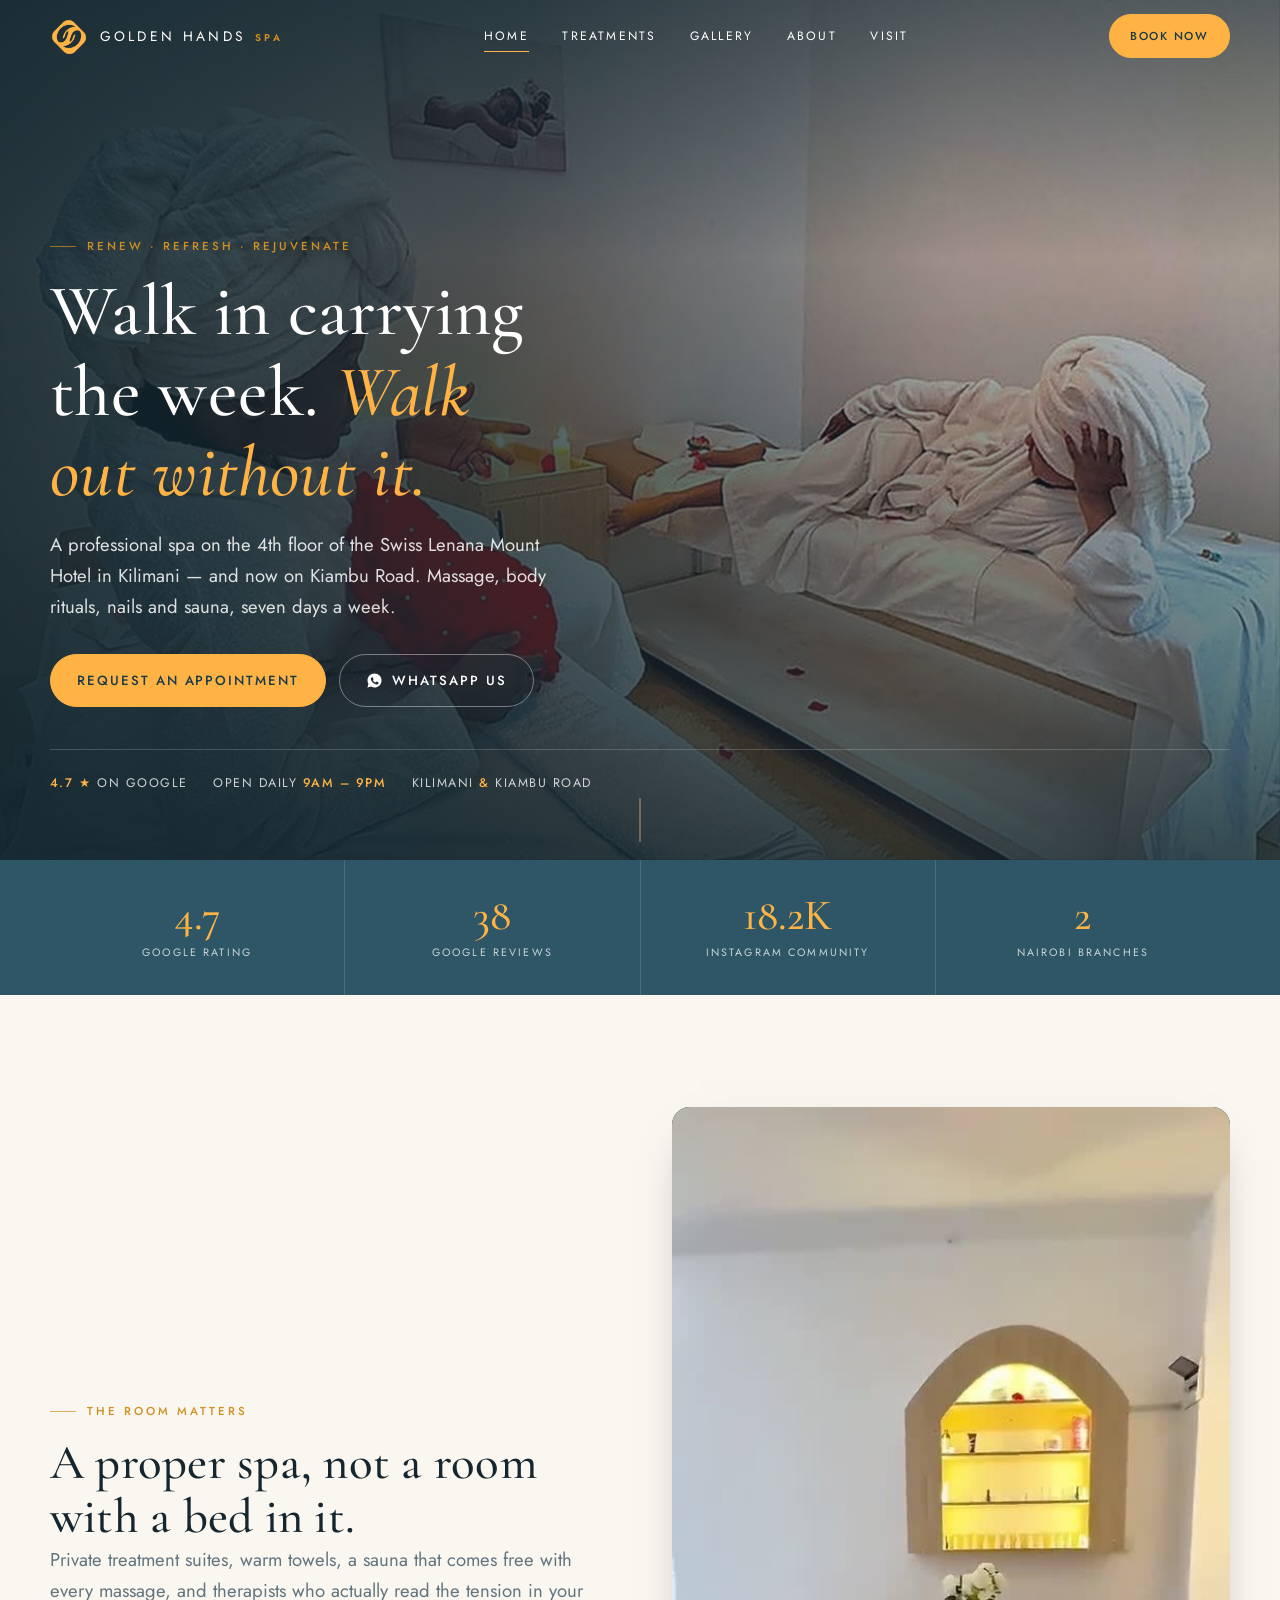
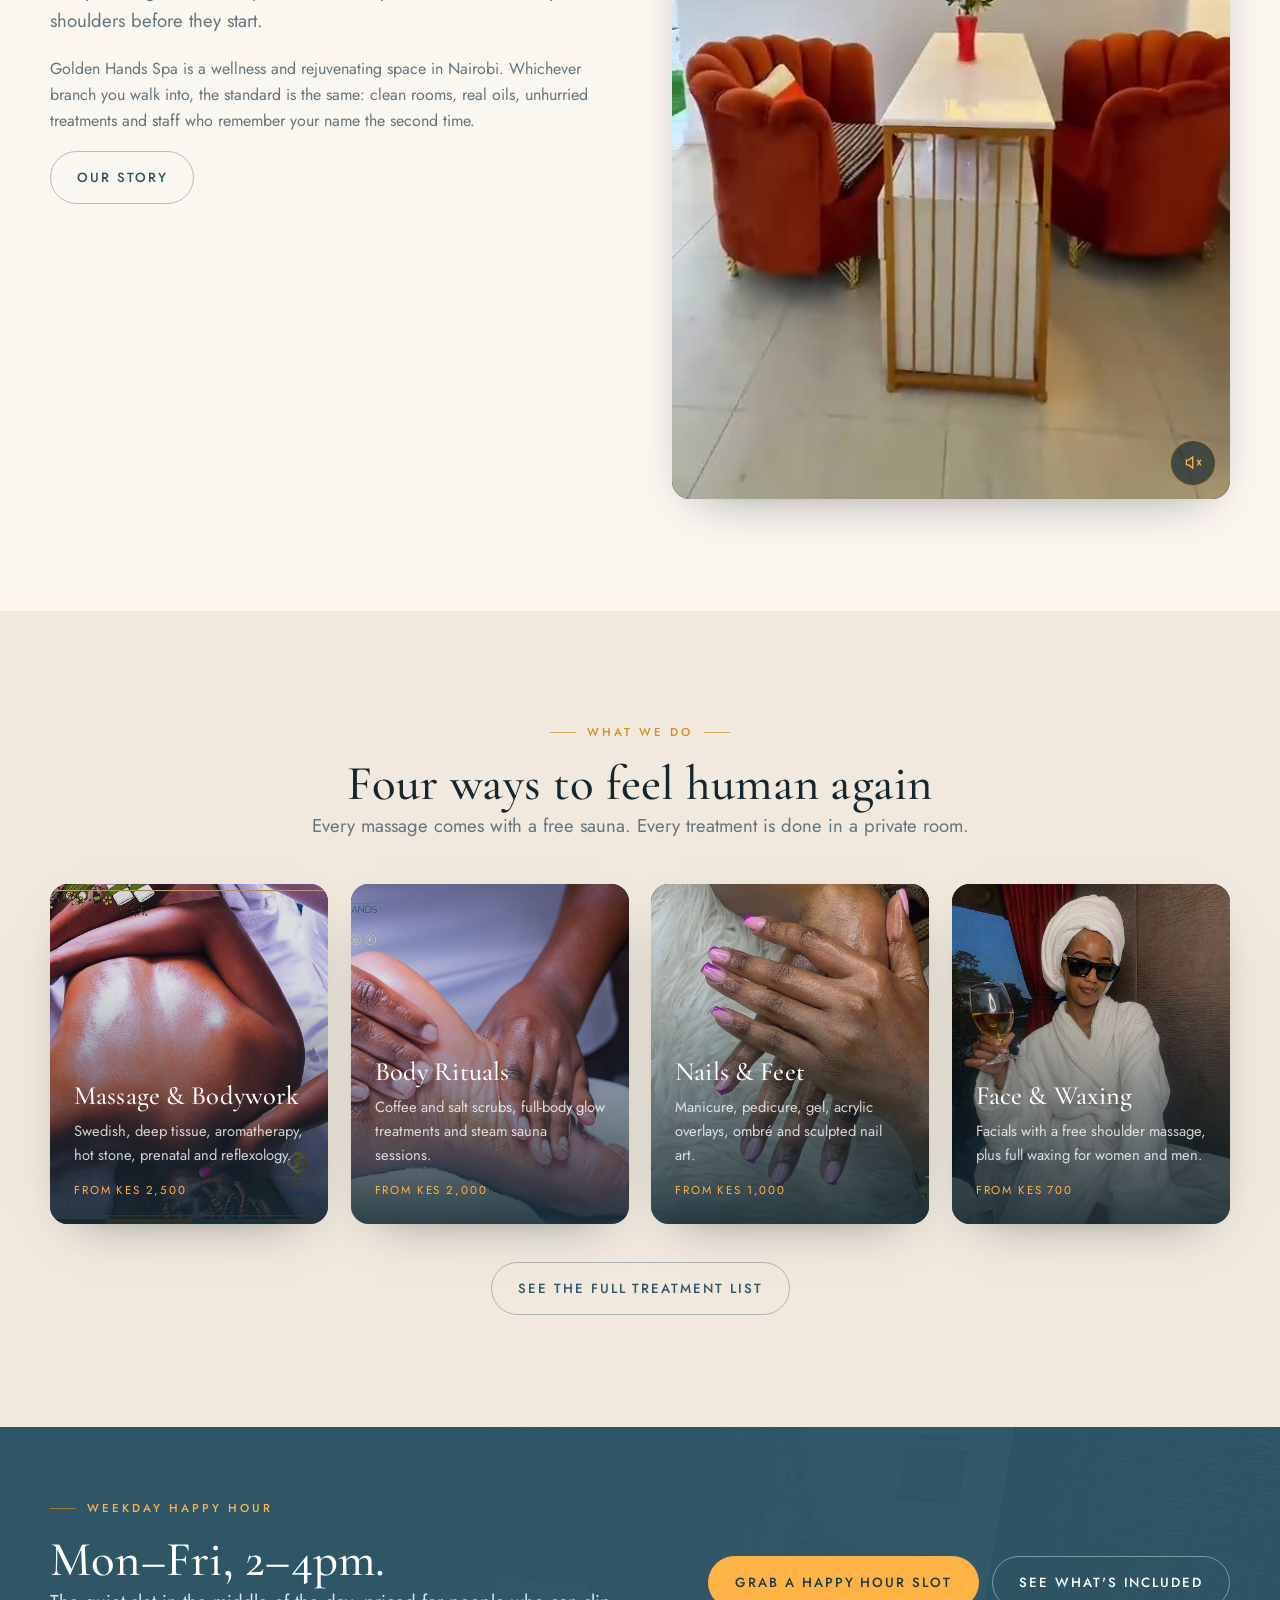
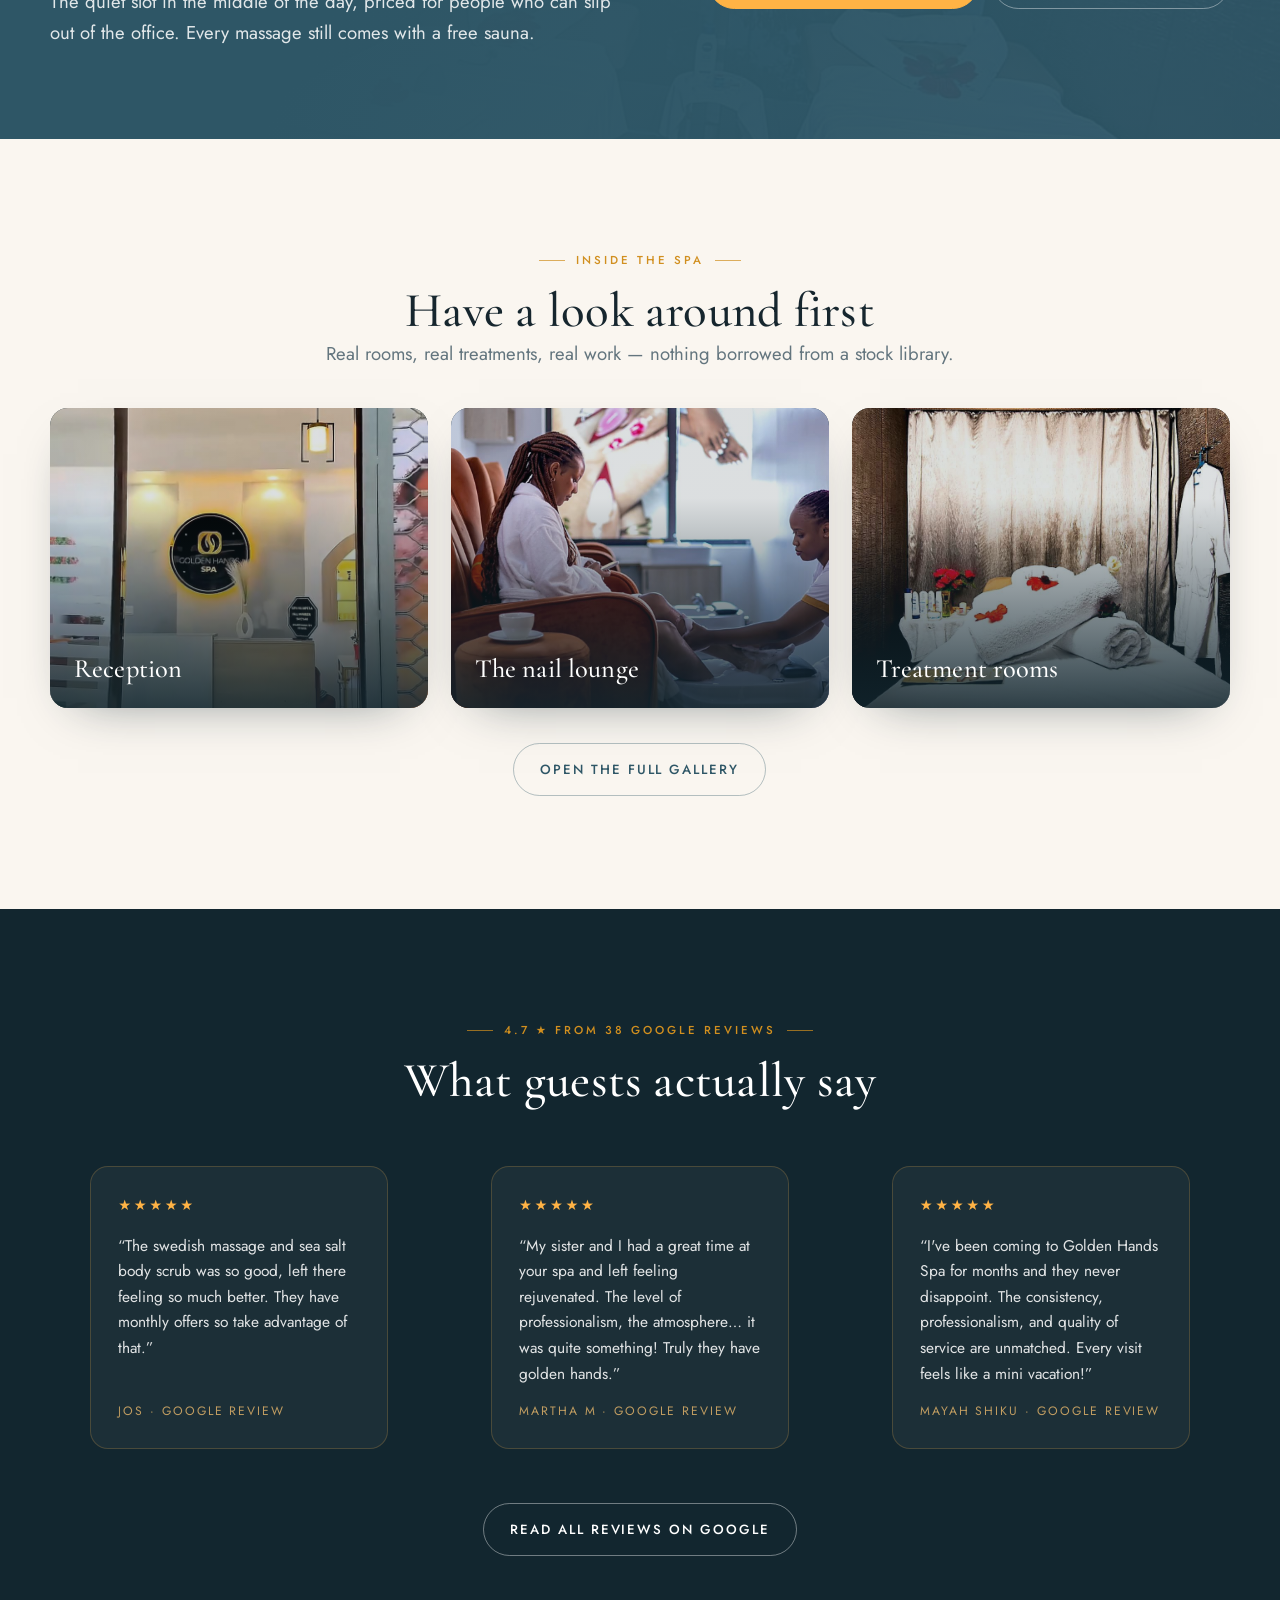
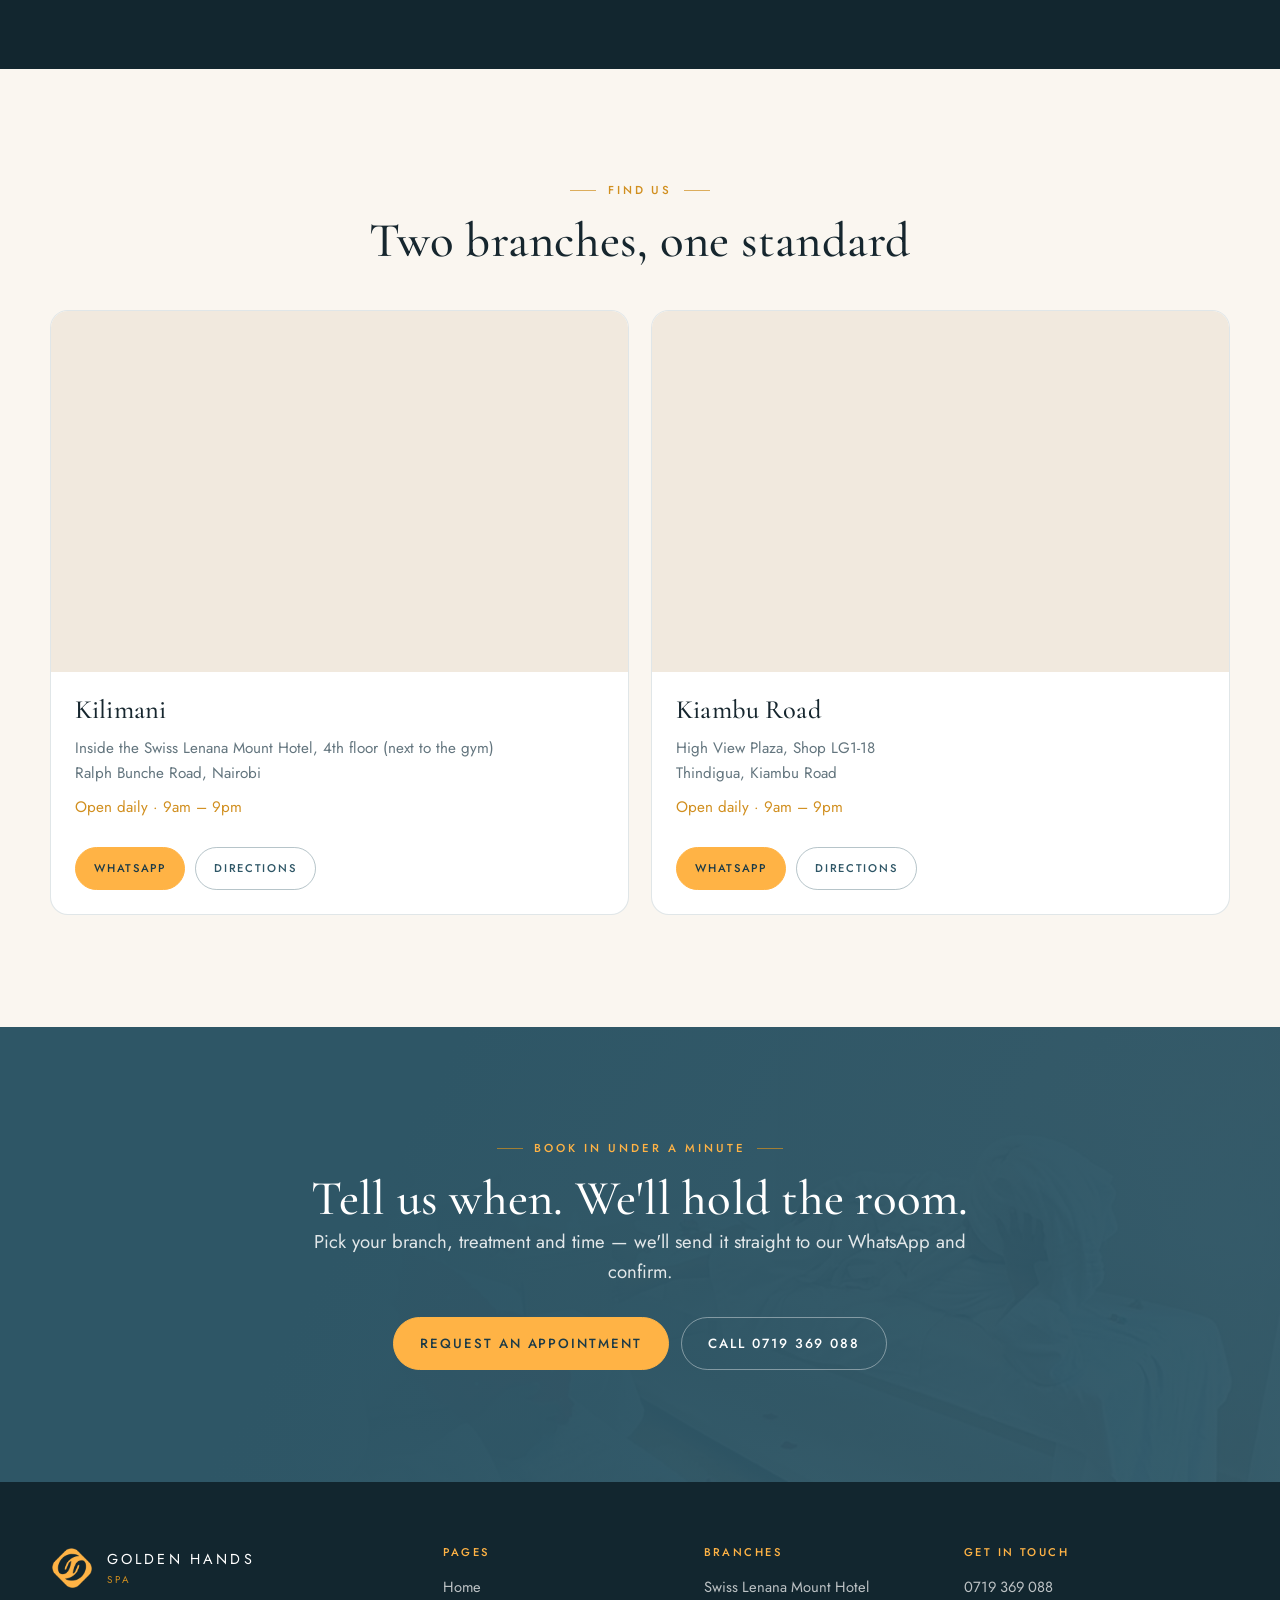
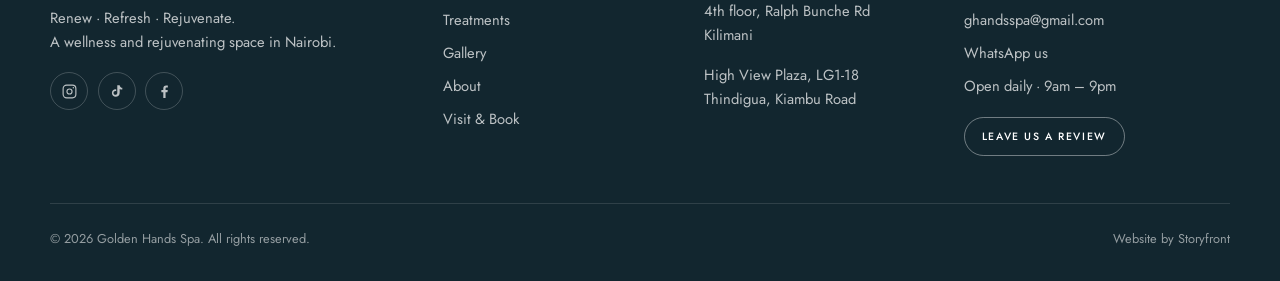
==== commit ae6a8dbc: "Point the Kiambu Road map at the resolved High View Plaza place so it drops a pin Co-Authored-By: Cl" ====
--- a/index.html
+++ b/index.html
@@ -298,7 +298,7 @@
         </article>
         <article class="branch rv" data-delay="120">
           <div class="branch__map">
-            <iframe title="Map to Golden Hands Spa, Kiambu Road" src="https://maps.google.com/maps?q=High%20View%20Plaza%2C%20Thindigua%2C%20Kiambu%20Road%2C%20Nairobi&z=16&output=embed" loading="lazy" referrerpolicy="no-referrer-when-downgrade"></iframe>
+            <iframe title="Map to Golden Hands Spa, Kiambu Road" src="https://maps.google.com/maps?q=High+View+Plaza+%26+Rubis+Petrol+Station+Kiambu+Road&z=17&output=embed" loading="lazy" referrerpolicy="no-referrer-when-downgrade"></iframe>
           </div>
           <div class="branch__body">
             <h3>Kiambu Road</h3>
@@ -306,7 +306,7 @@
             <p style="color:var(--gold)">Open daily · 9am – 9pm</p>
             <div class="branch__acts">
               <a class="btn btn--gold" data-wa="Hello Golden Hands Spa 👋 I'd like to book at the Kiambu Road branch (High View Plaza, Thindigua). What's available?">WhatsApp</a>
-              <a class="btn btn--ghost" href="https://maps.google.com/?q=High+View+Plaza,+Thindigua,+Kiambu+Road,+Nairobi" target="_blank" rel="noopener">Directions</a>
+              <a class="btn btn--ghost" href="https://www.google.com/maps/place/High+View+Plaza+%26+Rubis+Petrol+Station+Kiambu+Road/@-1.1972248,36.8367389,17z" target="_blank" rel="noopener">Directions</a>
             </div>
           </div>
         </article>
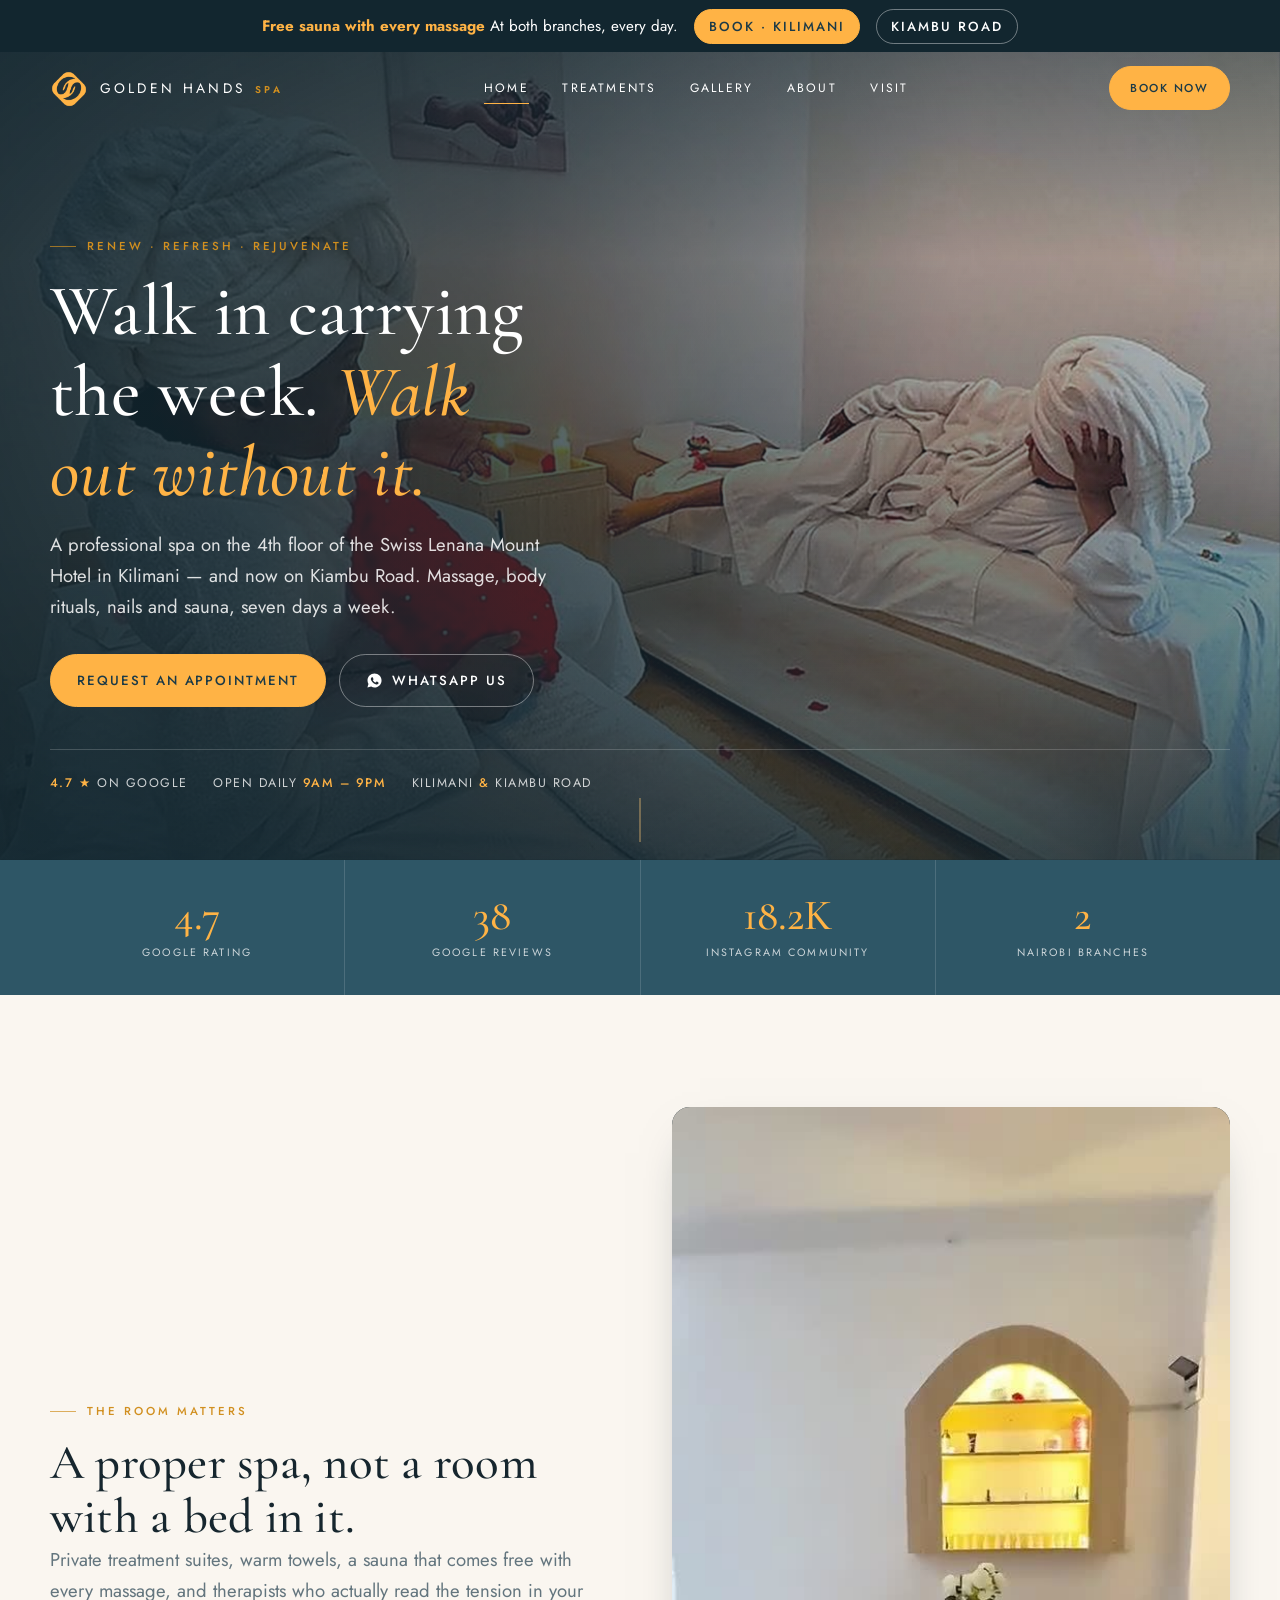
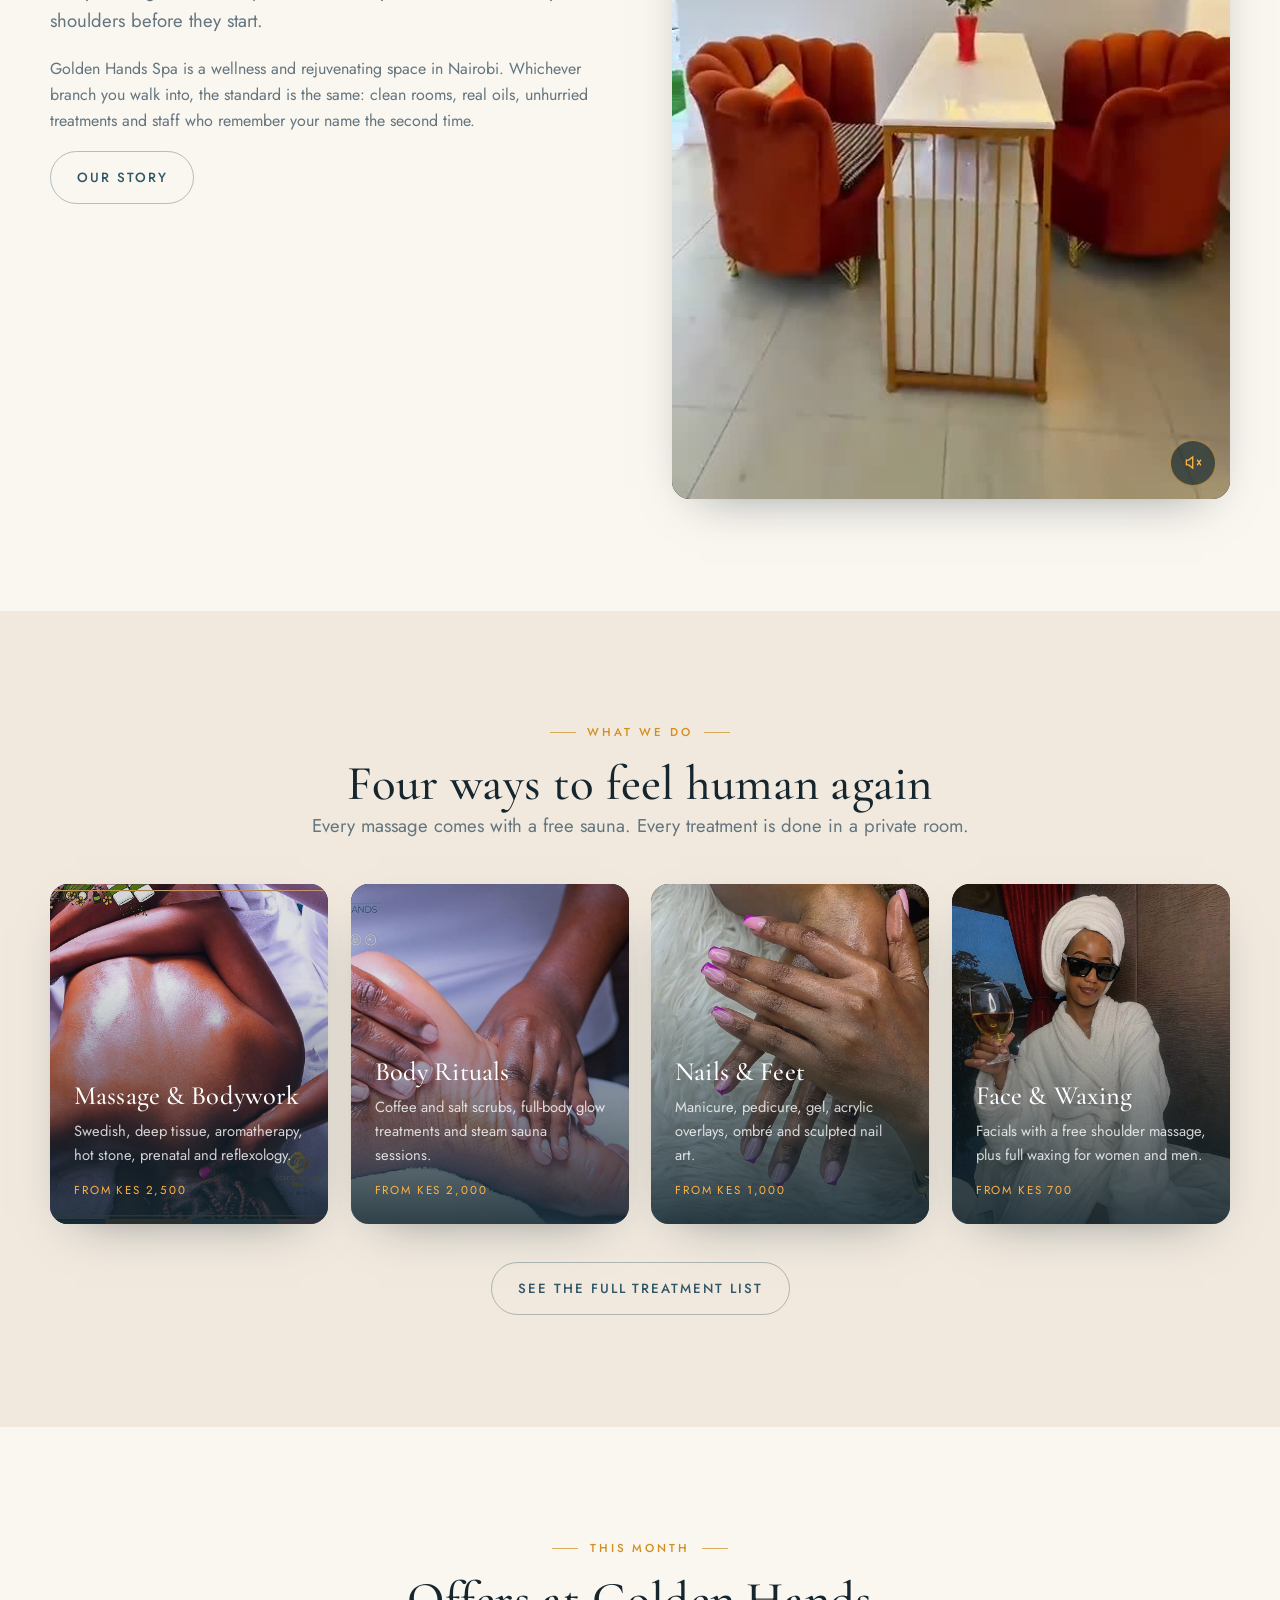
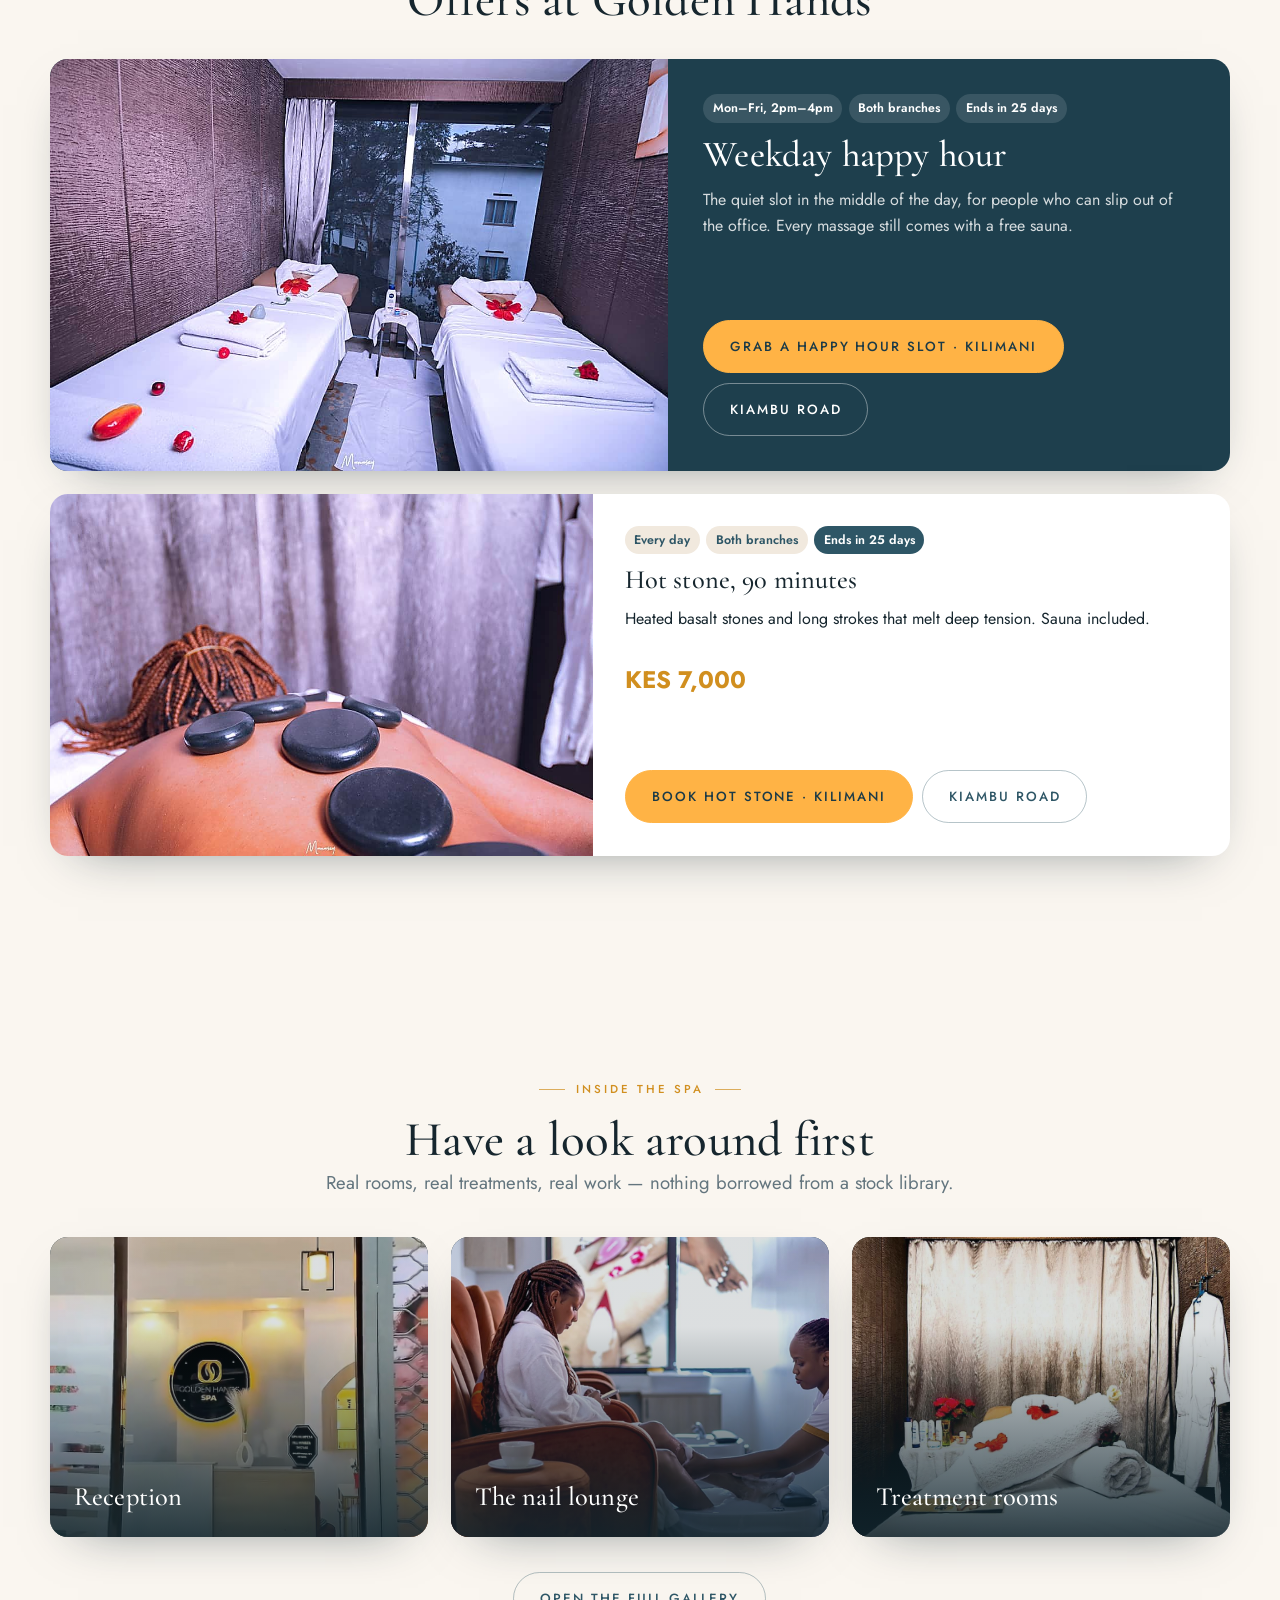
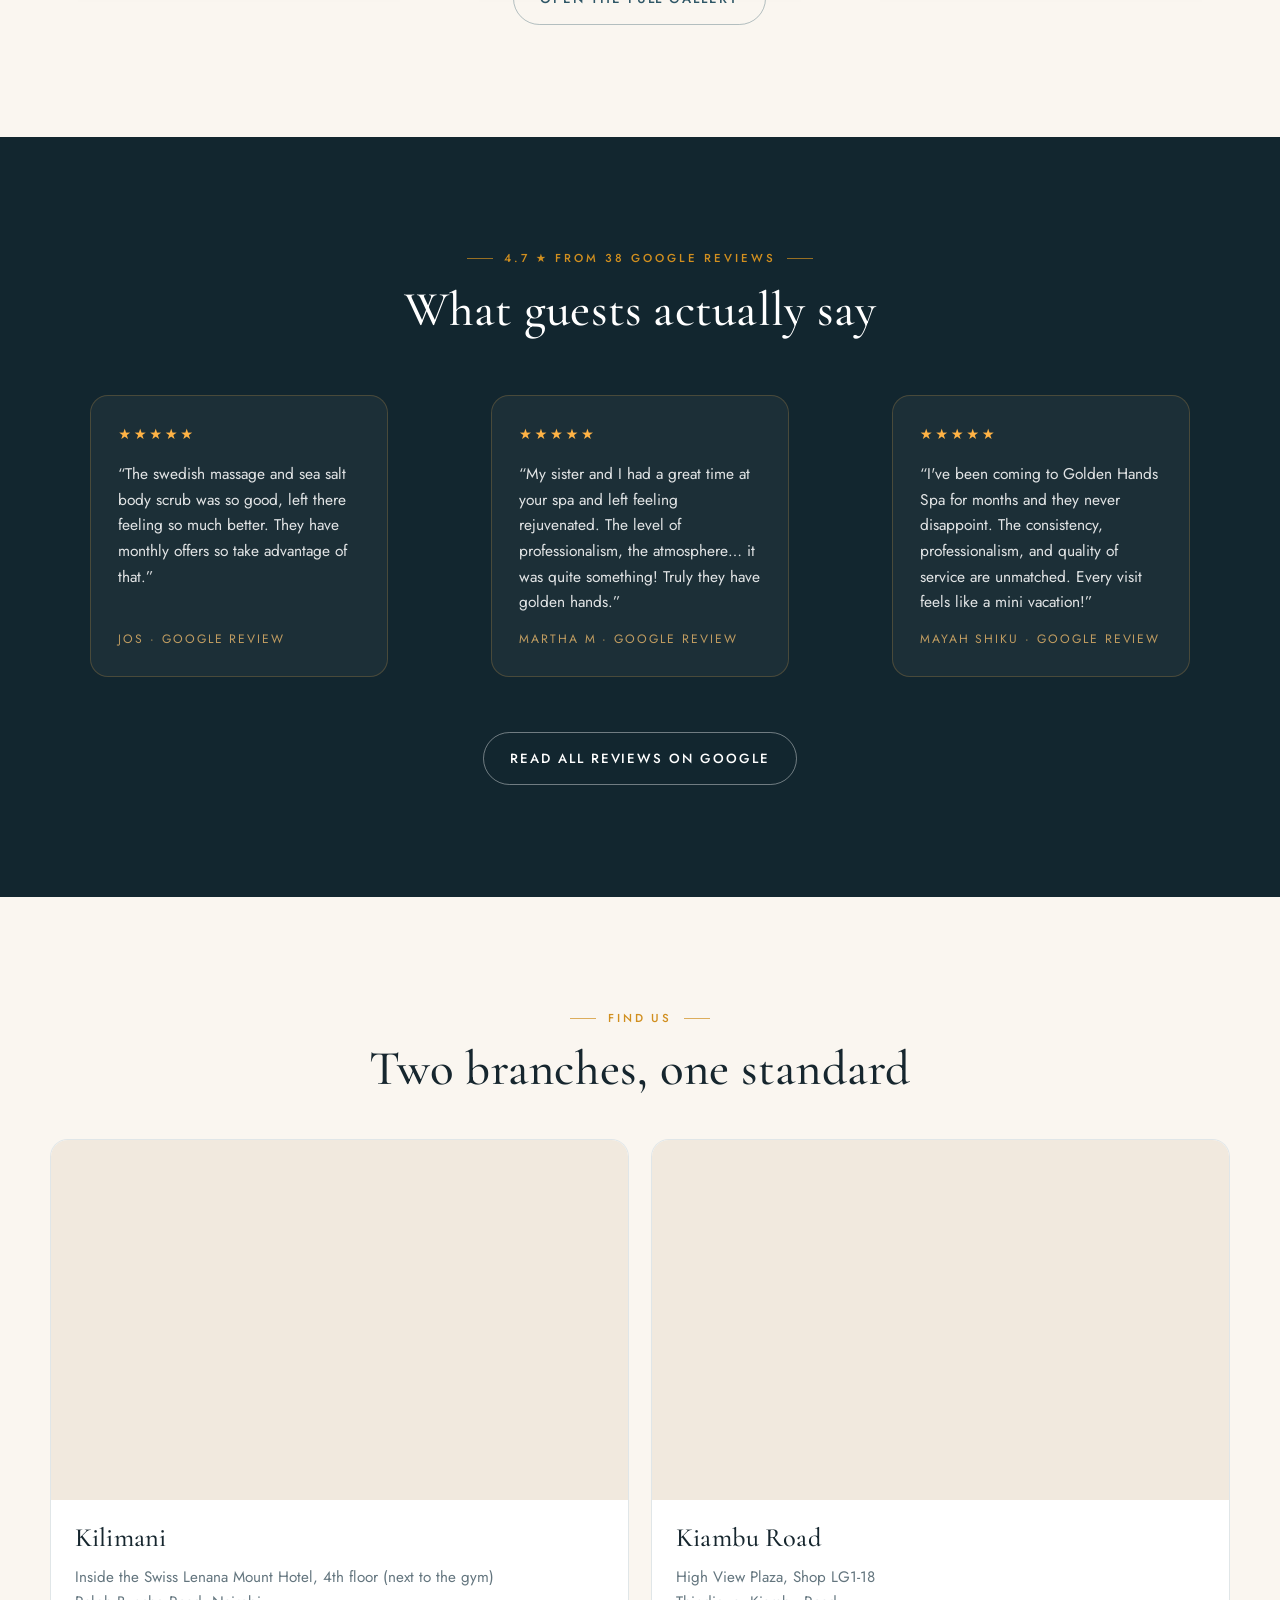
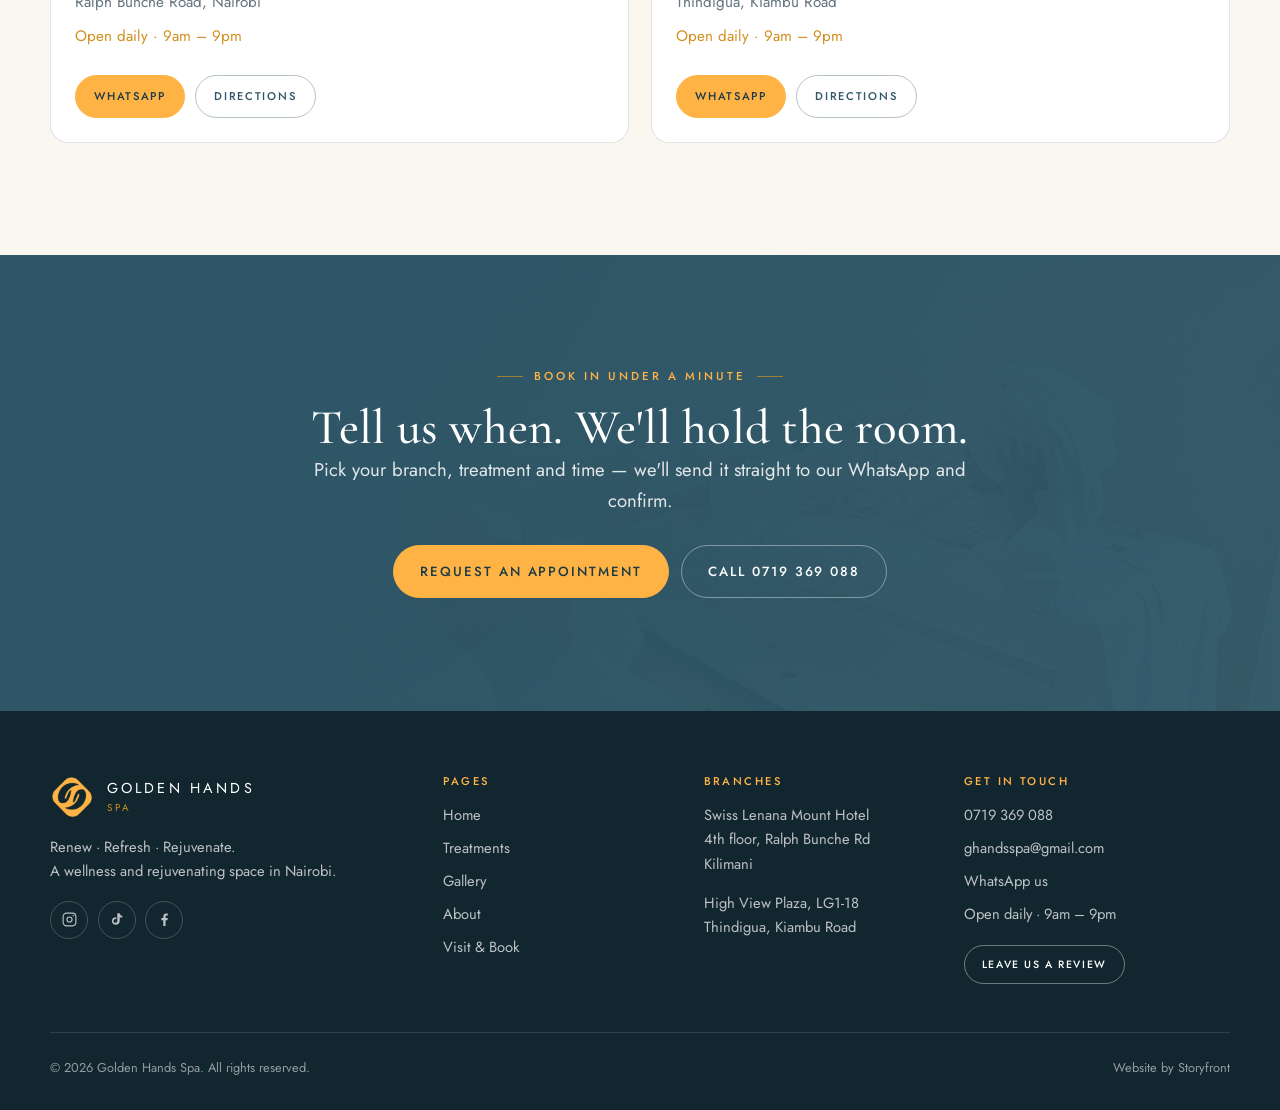
==== commit f00014b7: "Offers and price list driven by a Google Sheet (bundled fallback, preview link, pop-ups, branch-awar" ====
--- a/index.html
+++ b/index.html
@@ -1,390 +1,399 @@
-<!DOCTYPE html>
-<html lang="en">
-<head>
-<meta charset="utf-8">
-<meta name="viewport" content="width=device-width,initial-scale=1">
-<title>Golden Hands Spa | Massage, Nails &amp; Wellness — Kilimani &amp; Kiambu Road, Nairobi</title>
-<meta name="description" content="A professional spa in Nairobi — massage, body rituals, nails, waxing and sauna. Inside the Swiss Lenana Mount Hotel, Kilimani, and at High View Plaza, Thindigua on Kiambu Road. Rated 4.7 on Google. Open daily 9am–9pm.">
-<link rel="canonical" href="https://ignatius-kimeu.github.io/storyfront-golden-hands-spa/">
-
-<meta property="og:type" content="website">
-<meta property="og:site_name" content="Golden Hands Spa">
-<meta property="og:title" content="Golden Hands Spa | Massage, Nails &amp; Wellness in Nairobi">
-<meta property="og:description" content="Renew. Refresh. Rejuvenate. Massage, body rituals, nails and sauna in Kilimani and on Kiambu Road. Rated 4.7 on Google. Open daily 9am–9pm.">
-<meta property="og:url" content="https://ignatius-kimeu.github.io/storyfront-golden-hands-spa/">
-<meta property="og:image" content="https://ignatius-kimeu.github.io/storyfront-golden-hands-spa/og-image.jpg">
-<meta property="og:image:width" content="1200">
-<meta property="og:image:height" content="630">
-<meta name="twitter:card" content="summary_large_image">
-<meta name="twitter:title" content="Golden Hands Spa | Massage, Nails &amp; Wellness in Nairobi">
-<meta name="twitter:description" content="Renew. Refresh. Rejuvenate. Two branches in Nairobi. Rated 4.7 on Google.">
-<meta name="twitter:image" content="https://ignatius-kimeu.github.io/storyfront-golden-hands-spa/og-image.jpg">
-<meta name="theme-color" content="#2E5666">
-
-<link rel="icon" href="favicon.ico" sizes="any">
-<link rel="apple-touch-icon" href="apple-touch-icon.png">
-<link rel="preconnect" href="https://fonts.googleapis.com">
-<link rel="preconnect" href="https://fonts.gstatic.com" crossorigin>
-<link href="https://fonts.googleapis.com/css2?family=Cormorant+Garamond:ital,wght@0,300;0,500;0,600;1,400&family=Jost:wght@300;400;500&display=swap" rel="stylesheet">
-<link rel="stylesheet" href="assets/site.css">
-
-<script type="application/ld+json">
-{
-  "@context":"https://schema.org",
-  "@type":"DaySpa",
-  "name":"Golden Hands Spa",
-  "image":"https://ignatius-kimeu.github.io/storyfront-golden-hands-spa/og-image.jpg",
-  "url":"https://ignatius-kimeu.github.io/storyfront-golden-hands-spa/",
-  "telephone":"+254719369088",
-  "email":"ghandsspa@gmail.com",
-  "priceRange":"KES",
-  "aggregateRating":{"@type":"AggregateRating","ratingValue":"4.7","reviewCount":"38"},
-  "address":{"@type":"PostalAddress","streetAddress":"Swiss Lenana Mount Hotel, 4th floor, Ralph Bunche Road, Kilimani","addressLocality":"Nairobi","addressCountry":"KE"},
-  "geo":{"@type":"GeoCoordinates","latitude":-1.2900639,"longitude":36.8047518},
-  "openingHoursSpecification":[{"@type":"OpeningHoursSpecification","dayOfWeek":["Monday","Tuesday","Wednesday","Thursday","Friday","Saturday","Sunday"],"opens":"09:00","closes":"21:00"}],
-  "sameAs":["https://www.instagram.com/golden_hands_spa_kenya/","https://www.tiktok.com/@golden_hands_spa_kenya","https://www.facebook.com/goldenhandskenya/"]
-}
-</script>
-</head>
-<body>
-
-<!-- preload splash: we have a real logo, so it earns its place -->
-<div id="splash">
-  <div>
-    <img class="sp-mark" src="images/mark.png" alt="" width="96" height="96">
-    <div class="sp-word">Golden Hands Spa</div>
-  </div>
-</div>
-
-<header class="hdr" data-top="true" data-over-dark="true">
-  <div class="wrap hdr-in">
-    <a class="brand" href="index.html" aria-label="Golden Hands Spa — home">
-      <img src="images/mark.png" alt="" width="38" height="38">
-      <span>
-        <span class="brand-name">Golden Hands</span>
-        <span class="brand-sub">Spa</span>
-      </span>
-    </a>
-    <nav class="nav" aria-label="Main">
-      <a href="index.html" aria-current="page">Home</a>
-      <a href="services.html">Treatments</a>
-      <a href="gallery.html">Gallery</a>
-      <a href="about.html">About</a>
-      <a href="contact.html">Visit</a>
-    </nav>
-    <a class="btn btn--gold btn--desk" href="contact.html">Book now</a>
-    <button class="burger" aria-label="Menu" aria-expanded="false" aria-controls="mnav"><span></span><span></span><span></span></button>
-  </div>
-</header>
-
-<nav class="mnav" id="mnav" aria-label="Mobile">
-  <a href="index.html">Home</a>
-  <a href="services.html">Treatments</a>
-  <a href="gallery.html">Gallery</a>
-  <a href="about.html">About</a>
-  <a href="contact.html">Visit &amp; Book</a>
-  <a class="btn btn--gold" href="contact.html">Request an appointment</a>
-</nav>
-
-<main>
-
-  <!-- ============ HERO ============ -->
-  <section class="hero">
-    <div class="hero__media">
-      <picture>
-        <source media="(min-width:861px)" srcset="images/hero-wide.jpg" width="1920" height="1080">
-        <img src="images/hero-tall.jpg" alt="Inside Golden Hands Spa — a treatment room set with rose petals, and guests relaxing in robes" fetchpriority="high" width="900" height="1600">
-      </picture>
-    </div>
-    <div class="wrap hero__in">
-      <p class="eyebrow rv">Renew · Refresh · Rejuvenate</p>
-      <h1 class="rv" data-delay="80">Walk in carrying the week. <em>Walk out without it.</em></h1>
-      <p class="lede rv" data-delay="180">A professional spa on the 4th floor of the Swiss Lenana Mount Hotel in Kilimani — and now on Kiambu Road. Massage, body rituals, nails and sauna, seven days a week.</p>
-      <div class="hero__cta rv" data-delay="260">
-        <a class="btn btn--gold" href="contact.html">Request an appointment</a>
-        <a class="btn btn--onDark" data-wa="Hello Golden Hands Spa 👋 I'd like to book a treatment. Could you share what's available this week?">
-          <svg viewBox="0 0 24 24" fill="currentColor" aria-hidden="true"><path d="M12.04 2C6.58 2 2.13 6.45 2.13 11.91c0 1.75.46 3.45 1.32 4.95L2 22l5.25-1.38a9.9 9.9 0 0 0 4.79 1.22h.01c5.46 0 9.91-4.45 9.91-9.91C21.96 6.45 17.5 2 12.04 2Zm5.8 14.16c-.24.68-1.42 1.32-1.95 1.36-.5.04-.97.22-3.28-.68-2.77-1.09-4.51-3.93-4.65-4.11-.13-.18-1.1-1.46-1.1-2.79 0-1.33.7-1.98.95-2.25.24-.27.53-.34.71-.34.18 0 .35 0 .51.01.16.01.38-.06.6.46.23.55.77 1.89.84 2.03.07.14.11.3.02.48-.09.18-.14.29-.27.45-.13.16-.28.35-.4.47-.13.13-.27.28-.12.55.15.27.66 1.09 1.42 1.76.97.87 1.79 1.14 2.06 1.27.27.14.42.11.58-.07.16-.18.67-.78.85-1.05.18-.27.36-.22.6-.13.24.09 1.55.73 1.81.86.27.13.45.2.51.31.07.11.07.63-.17 1.31Z"/></svg>
-          WhatsApp us
-        </a>
-      </div>
-      <p class="hero__meta rv" data-delay="340">
-        <span><b>4.7 ★</b> on Google</span>
-        <span>Open daily <b>9am – 9pm</b></span>
-        <span>Kilimani <b>&amp;</b> Kiambu Road</span>
-      </p>
-    </div>
-    <span class="scrollhint" aria-hidden="true"></span>
-  </section>
-
-  <!-- ============ STATS ============ -->
-  <section class="stats">
-    <div class="wrap">
-      <div class="stats__grid">
-        <div class="stat rv"><b data-count="4.7" data-dec="1">4.7</b><span>Google rating</span></div>
-        <div class="stat rv" data-delay="80"><b data-count="38" data-dec="0">38</b><span>Google reviews</span></div>
-        <div class="stat rv" data-delay="160"><b data-count="18.2" data-dec="1" data-suffix="K">18.2K</b><span>Instagram community</span></div>
-        <div class="stat rv" data-delay="240"><b data-count="2" data-dec="0">2</b><span>Nairobi branches</span></div>
-      </div>
-    </div>
-  </section>
-
-  <!-- ============ INTRO + VIDEO ============ -->
-  <section class="sec">
-    <div class="wrap grid g-2" style="align-items:center;gap:clamp(2rem,5vw,4rem)">
-      <div class="rv">
-        <p class="eyebrow">The room matters</p>
-        <h2>A proper spa, not a room with a bed in it.</h2>
-        <p class="lede">Private treatment suites, warm towels, a sauna that comes free with every massage, and therapists who actually read the tension in your shoulders before they start.</p>
-        <p style="color:var(--muted)">Golden Hands Spa is a wellness and rejuvenating space in Nairobi. Whichever branch you walk into, the standard is the same: clean rooms, real oils, unhurried treatments and staff who remember your name the second time.</p>
-        <a class="btn btn--ghost" href="about.html">Our story</a>
-      </div>
-      <div class="vwrap rv" data-delay="120">
-        <!-- their own Instagram walkthrough of the Kiambu Rd branch, re-encoded down for mobile data -->
-        <video src="videos/spa-tour.mp4" poster="images/spa-tour-poster.jpg" muted playsinline loop preload="none" aria-label="A walk through the Golden Hands Spa Kiambu Road branch"></video>
-        <button class="vsound" type="button" aria-label="Turn sound on">
-          <svg class="snd-off" viewBox="0 0 24 24" fill="none" stroke="currentColor" stroke-width="1.7" stroke-linecap="round" aria-hidden="true"><path d="M11 5 6 9H3v6h3l5 4V5Z"/><path d="m17 9 4 6M21 9l-4 6"/></svg>
-          <svg class="snd-on" style="display:none" viewBox="0 0 24 24" fill="none" stroke="currentColor" stroke-width="1.7" stroke-linecap="round" aria-hidden="true"><path d="M11 5 6 9H3v6h3l5 4V5Z"/><path d="M15.5 8.5a5 5 0 0 1 0 7M18.5 5.5a9 9 0 0 1 0 13"/></svg>
-        </button>
-      </div>
-    </div>
-  </section>
-
-  <!-- ============ TREATMENTS ============ -->
-  <section class="sec" style="background:var(--ivory-2)">
-    <div class="wrap">
-      <div class="center rv" style="margin-bottom:2.6rem">
-        <p class="eyebrow">What we do</p>
-        <h2>Four ways to feel human again</h2>
-        <p class="lede">Every massage comes with a free sauna. Every treatment is done in a private room.</p>
-      </div>
-      <div class="grid g-4">
-        <article class="tcard rv">
-          <img src="images/back-massage.jpg" alt="Deep tissue back massage at Golden Hands Spa" loading="lazy" width="1080" height="1080">
-          <div class="tcard__in">
-            <h3>Massage &amp; Bodywork</h3>
-            <p>Swedish, deep tissue, aromatherapy, hot stone, prenatal and reflexology.</p>
-            <!-- "from" figures are the lowest price that agrees across ALL of their own posted
-                 lists — the exact menu still needs a nod from the owner before it goes live -->
-            <span class="from">From KES 2,500</span>
-          </div>
-        </article>
-        <article class="tcard rv" data-delay="90">
-          <img src="images/reflexology-foot.jpg" alt="Coffee and salt body scrub treatment" loading="lazy" width="1279" height="1036">
-          <div class="tcard__in">
-            <h3>Body Rituals</h3>
-            <p>Coffee and salt scrubs, full-body glow treatments and steam sauna sessions.</p>
-            <span class="from">From KES 2,000</span>
-          </div>
-        </article>
-        <article class="tcard rv" data-delay="180">
-          <img src="images/nails-pink-chrome.jpg" alt="Chrome gel manicure at Golden Hands Spa" loading="lazy" width="920" height="1150">
-          <div class="tcard__in">
-            <h3>Nails &amp; Feet</h3>
-            <p>Manicure, pedicure, gel, acrylic overlays, ombré and sculpted nail art.</p>
-            <span class="from">From KES 1,000</span>
-          </div>
-        </article>
-        <article class="tcard rv" data-delay="270">
-          <img src="images/robe-lounge-guest.jpg" alt="A guest relaxing in a robe at Golden Hands Spa" loading="lazy" width="1164" height="1500">
-          <div class="tcard__in">
-            <h3>Face &amp; Waxing</h3>
-            <p>Facials with a free shoulder massage, plus full waxing for women and men.</p>
-            <span class="from">From KES 700</span>
-          </div>
-        </article>
-      </div>
-      <div class="center rv" style="margin-top:2.4rem">
-        <a class="btn btn--ghost" href="services.html">See the full treatment list</a>
-      </div>
-    </div>
-  </section>
-
-  <!-- ============ HAPPY HOUR ============ -->
-  <section class="cta sec--tight">
-    <img src="images/couples-suite-kilimani.jpg" alt="" loading="lazy" aria-hidden="true">
-    <div class="wrap grid g-2" style="align-items:center;gap:2rem">
-      <div class="rv">
-        <p class="eyebrow" style="color:var(--amber)">Weekday happy hour</p>
-        <h2>Mon–Fri, 2–4pm.</h2>
-        <p class="lede">The quiet slot in the middle of the day, priced for people who can slip out of the office. Every massage still comes with a free sauna.</p>
-      </div>
-      <div class="rv" data-delay="120" style="display:flex;flex-wrap:wrap;gap:.8rem;justify-content:flex-end">
-        <a class="btn btn--gold" data-wa="Hello Golden Hands Spa 👋 I'd like to book the Mon–Fri 2–4PM happy hour offer. Which days are open this week?">Grab a happy hour slot</a>
-        <a class="btn btn--onDark" href="services.html">See what's included</a>
-      </div>
-    </div>
-  </section>
-
-  <!-- ============ GALLERY TEASER ============ -->
-  <section class="sec">
-    <div class="wrap">
-      <div class="center rv" style="margin-bottom:2.4rem">
-        <p class="eyebrow">Inside the spa</p>
-        <h2>Have a look around first</h2>
-        <p class="lede">Real rooms, real treatments, real work — nothing borrowed from a stock library.</p>
-      </div>
-      <div class="grid g-3">
-        <a class="tcard rv" href="gallery.html" style="min-height:0">
-          <img src="images/reception-entrance.jpg" alt="Reception at the Golden Hands Spa Kiambu Road branch" loading="lazy" width="788" height="1400">
-          <div class="tcard__in" style="min-height:300px"><h3>Reception</h3></div>
-        </a>
-        <a class="tcard rv" data-delay="80" href="gallery.html" style="min-height:0">
-          <img src="images/pedicure-lounge.jpg" alt="Guests having a pedicure in the spa lounge" loading="lazy" width="1080" height="1080">
-          <div class="tcard__in" style="min-height:300px"><h3>The nail lounge</h3></div>
-        </a>
-        <a class="tcard rv" data-delay="160" href="gallery.html" style="min-height:0">
-          <img src="images/treatment-room-swan.jpg" alt="A prepared treatment room at Golden Hands Spa" loading="lazy" width="1080" height="720">
-          <div class="tcard__in" style="min-height:300px"><h3>Treatment rooms</h3></div>
-        </a>
-      </div>
-      <div class="center rv" style="margin-top:2.2rem">
-        <a class="btn btn--ghost" href="gallery.html">Open the full gallery</a>
-      </div>
-    </div>
-  </section>
-
-  <!-- ============ REVIEWS ============ -->
-  <section class="sec reviews">
-    <div class="wrap">
-      <div class="center rv" style="margin-bottom:2.6rem">
-        <p class="eyebrow">4.7 ★ from 38 Google reviews</p>
-        <h2>What guests actually say</h2>
-      </div>
-      <div class="grid g-3">
-        <!-- verbatim from the live Google Business listing -->
-        <figure class="rcard rv">
-          <span class="stars" aria-label="5 out of 5">★★★★★</span>
-          <p>“The swedish massage and sea salt body scrub was so good, left there feeling so much better. They have monthly offers so take advantage of that.”</p>
-          <cite>Jos · Google review</cite>
-        </figure>
-        <figure class="rcard rv" data-delay="90">
-          <span class="stars" aria-label="5 out of 5">★★★★★</span>
-          <p>“My sister and I had a great time at your spa and left feeling rejuvenated. The level of professionalism, the atmosphere… it was quite something! Truly they have golden hands.”</p>
-          <cite>Martha M · Google review</cite>
-        </figure>
-        <figure class="rcard rv" data-delay="180">
-          <span class="stars" aria-label="5 out of 5">★★★★★</span>
-          <p>“I've been coming to Golden Hands Spa for months and they never disappoint. The consistency, professionalism, and quality of service are unmatched. Every visit feels like a mini vacation!”</p>
-          <cite>Mayah Shiku · Google review</cite>
-        </figure>
-      </div>
-      <div class="center rv" style="margin-top:2.4rem">
-        <a class="btn btn--onDark" href="https://www.google.com/maps/place/?q=place_id:ChIJxd9gHsARLxgRE6MtWg46vnw" target="_blank" rel="noopener">Read all reviews on Google</a>
-      </div>
-    </div>
-  </section>
-
-  <!-- ============ BRANCHES ============ -->
-  <section class="sec">
-    <div class="wrap">
-      <div class="center rv" style="margin-bottom:2.6rem">
-        <p class="eyebrow">Find us</p>
-        <h2>Two branches, one standard</h2>
-      </div>
-      <div class="grid g-2">
-        <article class="branch rv">
-          <div class="branch__map">
-            <iframe title="Map to Golden Hands Spa, Kilimani" src="https://maps.google.com/maps?q=Golden%20Hands%20Spa%2C%20Ralph%20Bunche%20Road%2C%20Nairobi&z=16&output=embed" loading="lazy" referrerpolicy="no-referrer-when-downgrade"></iframe>
-          </div>
-          <div class="branch__body">
-            <h3>Kilimani</h3>
-            <p>Inside the Swiss Lenana Mount Hotel, 4th floor (next to the gym)<br>Ralph Bunche Road, Nairobi</p>
-            <p style="color:var(--gold)">Open daily · 9am – 9pm</p>
-            <div class="branch__acts">
-              <a class="btn btn--gold" data-wa="Hello Golden Hands Spa 👋 I'd like to book at the Kilimani branch (Swiss Lenana Mount Hotel). What's available?">WhatsApp</a>
-              <a class="btn btn--ghost" href="https://www.google.com/maps/place/?q=place_id:ChIJxd9gHsARLxgRE6MtWg46vnw" target="_blank" rel="noopener">Directions</a>
-            </div>
-          </div>
-        </article>
-        <article class="branch rv" data-delay="120">
-          <div class="branch__map">
-            <iframe title="Map to Golden Hands Spa, Kiambu Road" src="https://maps.google.com/maps?q=High+View+Plaza+%26+Rubis+Petrol+Station+Kiambu+Road&z=17&output=embed" loading="lazy" referrerpolicy="no-referrer-when-downgrade"></iframe>
-          </div>
-          <div class="branch__body">
-            <h3>Kiambu Road</h3>
-            <p>High View Plaza, Shop LG1-18<br>Thindigua, Kiambu Road</p>
-            <p style="color:var(--gold)">Open daily · 9am – 9pm</p>
-            <div class="branch__acts">
-              <a class="btn btn--gold" data-wa="Hello Golden Hands Spa 👋 I'd like to book at the Kiambu Road branch (High View Plaza, Thindigua). What's available?">WhatsApp</a>
-              <a class="btn btn--ghost" href="https://www.google.com/maps/place/High+View+Plaza+%26+Rubis+Petrol+Station+Kiambu+Road/@-1.1972248,36.8367389,17z" target="_blank" rel="noopener">Directions</a>
-            </div>
-          </div>
-        </article>
-      </div>
-    </div>
-  </section>
-
-  <!-- ============ CTA ============ -->
-  <section class="cta sec">
-    <img src="images/spa-robes-lounge.jpg" alt="" loading="lazy" aria-hidden="true">
-    <div class="wrap center rv">
-      <p class="eyebrow" style="color:var(--amber)">Book in under a minute</p>
-      <h2>Tell us when. We'll hold the room.</h2>
-      <p class="lede">Pick your branch, treatment and time — we'll send it straight to our WhatsApp and confirm.</p>
-      <div style="display:flex;gap:.8rem;justify-content:center;flex-wrap:wrap;margin-top:1.8rem">
-        <a class="btn btn--gold" href="contact.html">Request an appointment</a>
-        <a class="btn btn--onDark" href="tel:+254719369088">Call 0719 369 088</a>
-      </div>
-    </div>
-  </section>
-
-</main>
-
-<footer class="ftr">
-  <div class="wrap">
-    <div class="ftr__grid">
-      <div>
-        <div class="ftr__brand">
-          <img src="images/mark.png" alt="" width="44" height="44">
-          <span><b>Golden Hands</b><span>Spa</span></span>
-        </div>
-        <p>Renew · Refresh · Rejuvenate.<br>A wellness and rejuvenating space in Nairobi.</p>
-        <div class="socials">
-          <a href="https://www.instagram.com/golden_hands_spa_kenya/" target="_blank" rel="noopener" aria-label="Instagram"><svg viewBox="0 0 24 24" fill="none" stroke="currentColor" stroke-width="1.6"><rect x="3" y="3" width="18" height="18" rx="5"/><circle cx="12" cy="12" r="3.6"/><circle cx="17.4" cy="6.6" r="1" fill="currentColor" stroke="none"/></svg></a>
-          <a href="https://www.tiktok.com/@golden_hands_spa_kenya" target="_blank" rel="noopener" aria-label="TikTok"><svg viewBox="0 0 24 24" fill="currentColor"><path d="M16.5 3c.3 2.1 1.6 3.6 3.7 3.8v2.4c-1.3.1-2.5-.2-3.7-.9v5.4c0 3.4-2.5 5.8-5.6 5.8-2.9 0-5.4-2.2-5.4-5.3 0-3.2 2.6-5.6 6.1-5.2v2.6c-.4-.1-.8-.2-1.2-.2-1.5 0-2.6 1.1-2.6 2.6 0 1.5 1.1 2.7 2.6 2.7 1.6 0 2.7-1.1 2.7-3V3h3.4Z"/></svg></a>
-          <a href="https://www.facebook.com/goldenhandskenya/" target="_blank" rel="noopener" aria-label="Facebook"><svg viewBox="0 0 24 24" fill="currentColor"><path d="M13.5 21v-8h2.7l.4-3.1h-3.1V7.9c0-.9.25-1.5 1.55-1.5h1.65V3.6A22 22 0 0 0 14.3 3.5c-2.4 0-4 1.45-4 4.1v2.3H7.6V13h2.7v8h3.2Z"/></svg></a>
-        </div>
-      </div>
-      <div>
-        <h4>Pages</h4>
-        <ul>
-          <li><a href="index.html">Home</a></li>
-          <li><a href="services.html">Treatments</a></li>
-          <li><a href="gallery.html">Gallery</a></li>
-          <li><a href="about.html">About</a></li>
-          <li><a href="contact.html">Visit &amp; Book</a></li>
-        </ul>
-      </div>
-      <div>
-        <h4>Branches</h4>
-        <ul>
-          <li>Swiss Lenana Mount Hotel<br>4th floor, Ralph Bunche Rd<br>Kilimani</li>
-          <li style="margin-top:.4rem">High View Plaza, LG1-18<br>Thindigua, Kiambu Road</li>
-        </ul>
-      </div>
-      <div>
-        <h4>Get in touch</h4>
-        <ul>
-          <li><a href="tel:+254719369088">0719 369 088</a></li>
-          <li><a href="mailto:ghandsspa@gmail.com">ghandsspa@gmail.com</a></li>
-          <li><a data-wa="Hello Golden Hands Spa 👋 I'd like to book a treatment.">WhatsApp us</a></li>
-          <li>Open daily · 9am – 9pm</li>
-          <li style="margin-top:.6rem"><a class="btn btn--onDark" style="padding:.6rem 1.05rem;font-size:.66rem" href="https://search.google.com/local/writereview?placeid=ChIJxd9gHsARLxgRE6MtWg46vnw" target="_blank" rel="noopener">Leave us a review</a></li>
-        </ul>
-      </div>
-    </div>
-    <div class="ftr__base">
-      <span>© <span data-year>2026</span> Golden Hands Spa. All rights reserved.</span>
-      <span>Website by <a href="#">Storyfront</a></span>
-    </div>
-  </div>
-</footer>
-
-<a class="fab" data-wa="Hello Golden Hands Spa 👋 I'd like to book a treatment. Could you share what's available this week?" aria-label="Chat with Golden Hands Spa on WhatsApp">
-  <svg viewBox="0 0 24 24" fill="currentColor" aria-hidden="true"><path d="M12.04 2C6.58 2 2.13 6.45 2.13 11.91c0 1.75.46 3.45 1.32 4.95L2 22l5.25-1.38a9.9 9.9 0 0 0 4.79 1.22h.01c5.46 0 9.91-4.45 9.91-9.91C21.96 6.45 17.5 2 12.04 2Zm5.8 14.16c-.24.68-1.42 1.32-1.95 1.36-.5.04-.97.22-3.28-.68-2.77-1.09-4.51-3.93-4.65-4.11-.13-.18-1.1-1.46-1.1-2.79 0-1.33.7-1.98.95-2.25.24-.27.53-.34.71-.34.18 0 .35 0 .51.01.16.01.38-.06.6.46.23.55.77 1.89.84 2.03.07.14.11.3.02.48-.09.18-.14.29-.27.45-.13.16-.28.35-.4.47-.13.13-.27.28-.12.55.15.27.66 1.09 1.42 1.76.97.87 1.79 1.14 2.06 1.27.27.14.42.11.58-.07.16-.18.67-.78.85-1.05.18-.27.36-.22.6-.13.24.09 1.55.73 1.81.86.27.13.45.2.51.31.07.11.07.63-.17 1.31Z"/></svg>
-  <span>WhatsApp</span>
-</a>
-
-<script src="assets/site.js"></script>
-</body>
-</html>
+<!DOCTYPE html>
+<html lang="en">
+<head>
+<meta charset="utf-8">
+<meta name="viewport" content="width=device-width,initial-scale=1">
+<title>Golden Hands Spa | Massage, Nails &amp; Wellness — Kilimani &amp; Kiambu Road, Nairobi</title>
+<meta name="description" content="A professional spa in Nairobi — massage, body rituals, nails, waxing and sauna. Inside the Swiss Lenana Mount Hotel, Kilimani, and at High View Plaza, Thindigua on Kiambu Road. Rated 4.7 on Google. Open daily 9am–9pm.">
+<link rel="canonical" href="https://ignatius-kimeu.github.io/storyfront-golden-hands-spa/">
+
+<meta property="og:type" content="website">
+<meta property="og:site_name" content="Golden Hands Spa">
+<meta property="og:title" content="Golden Hands Spa | Massage, Nails &amp; Wellness in Nairobi">
+<meta property="og:description" content="Renew. Refresh. Rejuvenate. Massage, body rituals, nails and sauna in Kilimani and on Kiambu Road. Rated 4.7 on Google. Open daily 9am–9pm.">
+<meta property="og:url" content="https://ignatius-kimeu.github.io/storyfront-golden-hands-spa/">
+<meta property="og:image" content="https://ignatius-kimeu.github.io/storyfront-golden-hands-spa/og-image.jpg">
+<meta property="og:image:width" content="1200">
+<meta property="og:image:height" content="630">
+<meta name="twitter:card" content="summary_large_image">
+<meta name="twitter:title" content="Golden Hands Spa | Massage, Nails &amp; Wellness in Nairobi">
+<meta name="twitter:description" content="Renew. Refresh. Rejuvenate. Two branches in Nairobi. Rated 4.7 on Google.">
+<meta name="twitter:image" content="https://ignatius-kimeu.github.io/storyfront-golden-hands-spa/og-image.jpg">
+<meta name="theme-color" content="#2E5666">
+
+<link rel="icon" href="favicon.ico" sizes="any">
+<link rel="apple-touch-icon" href="apple-touch-icon.png">
+<link rel="preconnect" href="https://fonts.googleapis.com">
+<link rel="preconnect" href="https://fonts.gstatic.com" crossorigin>
+<link href="https://fonts.googleapis.com/css2?family=Cormorant+Garamond:ital,wght@0,300;0,500;0,600;1,400&family=Jost:wght@300;400;500&display=swap" rel="stylesheet">
+<link rel="stylesheet" href="assets/site.css">
+
+<script type="application/ld+json">
+{
+  "@context":"https://schema.org",
+  "@type":"DaySpa",
+  "name":"Golden Hands Spa",
+  "image":"https://ignatius-kimeu.github.io/storyfront-golden-hands-spa/og-image.jpg",
+  "url":"https://ignatius-kimeu.github.io/storyfront-golden-hands-spa/",
+  "telephone":"+254719369088",
+  "email":"ghandsspa@gmail.com",
+  "priceRange":"KES",
+  "aggregateRating":{"@type":"AggregateRating","ratingValue":"4.7","reviewCount":"38"},
+  "address":{"@type":"PostalAddress","streetAddress":"Swiss Lenana Mount Hotel, 4th floor, Ralph Bunche Road, Kilimani","addressLocality":"Nairobi","addressCountry":"KE"},
+  "geo":{"@type":"GeoCoordinates","latitude":-1.2900639,"longitude":36.8047518},
+  "openingHoursSpecification":[{"@type":"OpeningHoursSpecification","dayOfWeek":["Monday","Tuesday","Wednesday","Thursday","Friday","Saturday","Sunday"],"opens":"09:00","closes":"21:00"}],
+  "sameAs":["https://www.instagram.com/golden_hands_spa_kenya/","https://www.tiktok.com/@golden_hands_spa_kenya","https://www.facebook.com/goldenhandskenya/"]
+}
+</script>
+</head>
+<body>
+
+<!-- preload splash: we have a real logo, so it earns its place -->
+<div id="splash">
+  <div>
+    <img class="sp-mark" src="images/mark.png" alt="" width="96" height="96">
+    <div class="sp-word">Golden Hands Spa</div>
+  </div>
+</div>
+
+<header class="hdr" data-top="true" data-over-dark="true">
+  <div class="wrap hdr-in">
+    <a class="brand" href="index.html" aria-label="Golden Hands Spa — home">
+      <img src="images/mark.png" alt="" width="38" height="38">
+      <span>
+        <span class="brand-name">Golden Hands</span>
+        <span class="brand-sub">Spa</span>
+      </span>
+    </a>
+    <nav class="nav" aria-label="Main">
+      <a href="index.html" aria-current="page">Home</a>
+      <a href="services.html">Treatments</a>
+      <a href="gallery.html">Gallery</a>
+      <a href="about.html">About</a>
+      <a href="contact.html">Visit</a>
+    </nav>
+    <a class="btn btn--gold btn--desk" href="contact.html">Book now</a>
+    <button class="burger" aria-label="Menu" aria-expanded="false" aria-controls="mnav"><span></span><span></span><span></span></button>
+  </div>
+</header>
+
+<nav class="mnav" id="mnav" aria-label="Mobile">
+  <a href="index.html">Home</a>
+  <a href="services.html">Treatments</a>
+  <a href="gallery.html">Gallery</a>
+  <a href="about.html">About</a>
+  <a href="contact.html">Visit &amp; Book</a>
+  <a class="btn btn--gold" href="contact.html">Request an appointment</a>
+</nav>
+
+<main>
+
+  <!-- ============ HERO ============ -->
+  <section class="hero">
+    <div class="hero__media">
+      <picture>
+        <source media="(min-width:861px)" srcset="images/hero-wide.jpg" width="1920" height="1080">
+        <img src="images/hero-tall.jpg" alt="Inside Golden Hands Spa — a treatment room set with rose petals, and guests relaxing in robes" fetchpriority="high" width="900" height="1600">
+      </picture>
+    </div>
+    <div class="wrap hero__in">
+      <p class="eyebrow rv">Renew · Refresh · Rejuvenate</p>
+      <h1 class="rv" data-delay="80">Walk in carrying the week. <em>Walk out without it.</em></h1>
+      <p class="lede rv" data-delay="180">A professional spa on the 4th floor of the Swiss Lenana Mount Hotel in Kilimani — and now on Kiambu Road. Massage, body rituals, nails and sauna, seven days a week.</p>
+      <div class="hero__cta rv" data-delay="260">
+        <a class="btn btn--gold" href="contact.html">Request an appointment</a>
+        <a class="btn btn--onDark" data-wa="Hello Golden Hands Spa 👋 I'd like to book a treatment. Could you share what's available this week?">
+          <svg viewBox="0 0 24 24" fill="currentColor" aria-hidden="true"><path d="M12.04 2C6.58 2 2.13 6.45 2.13 11.91c0 1.75.46 3.45 1.32 4.95L2 22l5.25-1.38a9.9 9.9 0 0 0 4.79 1.22h.01c5.46 0 9.91-4.45 9.91-9.91C21.96 6.45 17.5 2 12.04 2Zm5.8 14.16c-.24.68-1.42 1.32-1.95 1.36-.5.04-.97.22-3.28-.68-2.77-1.09-4.51-3.93-4.65-4.11-.13-.18-1.1-1.46-1.1-2.79 0-1.33.7-1.98.95-2.25.24-.27.53-.34.71-.34.18 0 .35 0 .51.01.16.01.38-.06.6.46.23.55.77 1.89.84 2.03.07.14.11.3.02.48-.09.18-.14.29-.27.45-.13.16-.28.35-.4.47-.13.13-.27.28-.12.55.15.27.66 1.09 1.42 1.76.97.87 1.79 1.14 2.06 1.27.27.14.42.11.58-.07.16-.18.67-.78.85-1.05.18-.27.36-.22.6-.13.24.09 1.55.73 1.81.86.27.13.45.2.51.31.07.11.07.63-.17 1.31Z"/></svg>
+          WhatsApp us
+        </a>
+      </div>
+      <p class="hero__meta rv" data-delay="340">
+        <span><b>4.7 ★</b> on Google</span>
+        <span>Open daily <b>9am – 9pm</b></span>
+        <span>Kilimani <b>&amp;</b> Kiambu Road</span>
+      </p>
+    </div>
+    <span class="scrollhint" aria-hidden="true"></span>
+  </section>
+
+  <!-- ============ STATS ============ -->
+  <section class="stats">
+    <div class="wrap">
+      <div class="stats__grid">
+        <div class="stat rv"><b data-count="4.7" data-dec="1">4.7</b><span>Google rating</span></div>
+        <div class="stat rv" data-delay="80"><b data-count="38" data-dec="0">38</b><span>Google reviews</span></div>
+        <div class="stat rv" data-delay="160"><b data-count="18.2" data-dec="1" data-suffix="K">18.2K</b><span>Instagram community</span></div>
+        <div class="stat rv" data-delay="240"><b data-count="2" data-dec="0">2</b><span>Nairobi branches</span></div>
+      </div>
+    </div>
+  </section>
+
+  <!-- ============ INTRO + VIDEO ============ -->
+  <section class="sec">
+    <div class="wrap grid g-2" style="align-items:center;gap:clamp(2rem,5vw,4rem)">
+      <div class="rv">
+        <p class="eyebrow">The room matters</p>
+        <h2>A proper spa, not a room with a bed in it.</h2>
+        <p class="lede">Private treatment suites, warm towels, a sauna that comes free with every massage, and therapists who actually read the tension in your shoulders before they start.</p>
+        <p style="color:var(--muted)">Golden Hands Spa is a wellness and rejuvenating space in Nairobi. Whichever branch you walk into, the standard is the same: clean rooms, real oils, unhurried treatments and staff who remember your name the second time.</p>
+        <a class="btn btn--ghost" href="about.html">Our story</a>
+      </div>
+      <div class="vwrap rv" data-delay="120">
+        <!-- their own Instagram walkthrough of the Kiambu Rd branch, re-encoded down for mobile data -->
+        <video src="videos/spa-tour.mp4" poster="images/spa-tour-poster.jpg" muted playsinline loop preload="none" aria-label="A walk through the Golden Hands Spa Kiambu Road branch"></video>
+        <button class="vsound" type="button" aria-label="Turn sound on">
+          <svg class="snd-off" viewBox="0 0 24 24" fill="none" stroke="currentColor" stroke-width="1.7" stroke-linecap="round" aria-hidden="true"><path d="M11 5 6 9H3v6h3l5 4V5Z"/><path d="m17 9 4 6M21 9l-4 6"/></svg>
+          <svg class="snd-on" style="display:none" viewBox="0 0 24 24" fill="none" stroke="currentColor" stroke-width="1.7" stroke-linecap="round" aria-hidden="true"><path d="M11 5 6 9H3v6h3l5 4V5Z"/><path d="M15.5 8.5a5 5 0 0 1 0 7M18.5 5.5a9 9 0 0 1 0 13"/></svg>
+        </button>
+      </div>
+    </div>
+  </section>
+
+  <!-- ============ TREATMENTS ============ -->
+  <section class="sec" style="background:var(--ivory-2)">
+    <div class="wrap">
+      <div class="center rv" style="margin-bottom:2.6rem">
+        <p class="eyebrow">What we do</p>
+        <h2>Four ways to feel human again</h2>
+        <p class="lede">Every massage comes with a free sauna. Every treatment is done in a private room.</p>
+      </div>
+      <div class="grid g-4">
+        <article class="tcard rv">
+          <img src="images/back-massage.jpg" alt="Deep tissue back massage at Golden Hands Spa" loading="lazy" width="1080" height="1080">
+          <div class="tcard__in">
+            <h3>Massage &amp; Bodywork</h3>
+            <p>Swedish, deep tissue, aromatherapy, hot stone, prenatal and reflexology.</p>
+            <!-- "from" figures are the lowest price that agrees across ALL of their own posted
+                 lists — the exact menu still needs a nod from the owner before it goes live -->
+            <span class="from">From KES 2,500</span>
+          </div>
+        </article>
+        <article class="tcard rv" data-delay="90">
+          <img src="images/reflexology-foot.jpg" alt="Coffee and salt body scrub treatment" loading="lazy" width="1279" height="1036">
+          <div class="tcard__in">
+            <h3>Body Rituals</h3>
+            <p>Coffee and salt scrubs, full-body glow treatments and steam sauna sessions.</p>
+            <span class="from">From KES 2,000</span>
+          </div>
+        </article>
+        <article class="tcard rv" data-delay="180">
+          <img src="images/nails-pink-chrome.jpg" alt="Chrome gel manicure at Golden Hands Spa" loading="lazy" width="920" height="1150">
+          <div class="tcard__in">
+            <h3>Nails &amp; Feet</h3>
+            <p>Manicure, pedicure, gel, acrylic overlays, ombré and sculpted nail art.</p>
+            <span class="from">From KES 1,000</span>
+          </div>
+        </article>
+        <article class="tcard rv" data-delay="270">
+          <img src="images/robe-lounge-guest.jpg" alt="A guest relaxing in a robe at Golden Hands Spa" loading="lazy" width="1164" height="1500">
+          <div class="tcard__in">
+            <h3>Face &amp; Waxing</h3>
+            <p>Facials with a free shoulder massage, plus full waxing for women and men.</p>
+            <span class="from">From KES 700</span>
+          </div>
+        </article>
+      </div>
+      <div class="center rv" style="margin-top:2.4rem">
+        <a class="btn btn--ghost" href="services.html">See the full treatment list</a>
+      </div>
+    </div>
+  </section>
+
+  <!-- ============ OFFERS (from the Google Sheet) ============ -->
+  <section class="sec" id="offers" hidden>
+    <div class="wrap">
+      <div class="center rv in" style="margin-bottom:2rem"><p class="eyebrow center" style="justify-content:center">This month</p><h2>Offers at Golden Hands</h2></div>
+      <div class="of-grid"></div>
+    </div>
+  </section>
+
+  <!-- ============ HAPPY HOUR (shown when no offer is live) ============ -->
+  <section class="cta sec--tight" id="happyhour">
+    <img src="images/couples-suite-kilimani.jpg" alt="" loading="lazy" aria-hidden="true">
+    <div class="wrap grid g-2" style="align-items:center;gap:2rem">
+      <div class="rv">
+        <p class="eyebrow" style="color:var(--amber)">Weekday happy hour</p>
+        <h2>Mon–Fri, 2–4pm.</h2>
+        <p class="lede">The quiet slot in the middle of the day, priced for people who can slip out of the office. Every massage still comes with a free sauna.</p>
+      </div>
+      <div class="rv" data-delay="120" style="display:flex;flex-wrap:wrap;gap:.8rem;justify-content:flex-end">
+        <a class="btn btn--gold" data-wa="Hello Golden Hands Spa 👋 I'd like to book the Mon–Fri 2–4PM happy hour offer. Which days are open this week?">Grab a happy hour slot</a>
+        <a class="btn btn--onDark" href="services.html">See what's included</a>
+      </div>
+    </div>
+  </section>
+
+  <!-- ============ GALLERY TEASER ============ -->
+  <section class="sec">
+    <div class="wrap">
+      <div class="center rv" style="margin-bottom:2.4rem">
+        <p class="eyebrow">Inside the spa</p>
+        <h2>Have a look around first</h2>
+        <p class="lede">Real rooms, real treatments, real work — nothing borrowed from a stock library.</p>
+      </div>
+      <div class="grid g-3">
+        <a class="tcard rv" href="gallery.html" style="min-height:0">
+          <img src="images/reception-entrance.jpg" alt="Reception at the Golden Hands Spa Kiambu Road branch" loading="lazy" width="788" height="1400">
+          <div class="tcard__in" style="min-height:300px"><h3>Reception</h3></div>
+        </a>
+        <a class="tcard rv" data-delay="80" href="gallery.html" style="min-height:0">
+          <img src="images/pedicure-lounge.jpg" alt="Guests having a pedicure in the spa lounge" loading="lazy" width="1080" height="1080">
+          <div class="tcard__in" style="min-height:300px"><h3>The nail lounge</h3></div>
+        </a>
+        <a class="tcard rv" data-delay="160" href="gallery.html" style="min-height:0">
+          <img src="images/treatment-room-swan.jpg" alt="A prepared treatment room at Golden Hands Spa" loading="lazy" width="1080" height="720">
+          <div class="tcard__in" style="min-height:300px"><h3>Treatment rooms</h3></div>
+        </a>
+      </div>
+      <div class="center rv" style="margin-top:2.2rem">
+        <a class="btn btn--ghost" href="gallery.html">Open the full gallery</a>
+      </div>
+    </div>
+  </section>
+
+  <!-- ============ REVIEWS ============ -->
+  <section class="sec reviews">
+    <div class="wrap">
+      <div class="center rv" style="margin-bottom:2.6rem">
+        <p class="eyebrow">4.7 ★ from 38 Google reviews</p>
+        <h2>What guests actually say</h2>
+      </div>
+      <div class="grid g-3">
+        <!-- verbatim from the live Google Business listing -->
+        <figure class="rcard rv">
+          <span class="stars" aria-label="5 out of 5">★★★★★</span>
+          <p>“The swedish massage and sea salt body scrub was so good, left there feeling so much better. They have monthly offers so take advantage of that.”</p>
+          <cite>Jos · Google review</cite>
+        </figure>
+        <figure class="rcard rv" data-delay="90">
+          <span class="stars" aria-label="5 out of 5">★★★★★</span>
+          <p>“My sister and I had a great time at your spa and left feeling rejuvenated. The level of professionalism, the atmosphere… it was quite something! Truly they have golden hands.”</p>
+          <cite>Martha M · Google review</cite>
+        </figure>
+        <figure class="rcard rv" data-delay="180">
+          <span class="stars" aria-label="5 out of 5">★★★★★</span>
+          <p>“I've been coming to Golden Hands Spa for months and they never disappoint. The consistency, professionalism, and quality of service are unmatched. Every visit feels like a mini vacation!”</p>
+          <cite>Mayah Shiku · Google review</cite>
+        </figure>
+      </div>
+      <div class="center rv" style="margin-top:2.4rem">
+        <a class="btn btn--onDark" href="https://www.google.com/maps/place/?q=place_id:ChIJxd9gHsARLxgRE6MtWg46vnw" target="_blank" rel="noopener">Read all reviews on Google</a>
+      </div>
+    </div>
+  </section>
+
+  <!-- ============ BRANCHES ============ -->
+  <section class="sec">
+    <div class="wrap">
+      <div class="center rv" style="margin-bottom:2.6rem">
+        <p class="eyebrow">Find us</p>
+        <h2>Two branches, one standard</h2>
+      </div>
+      <div class="grid g-2">
+        <article class="branch rv">
+          <div class="branch__map">
+            <iframe title="Map to Golden Hands Spa, Kilimani" src="https://maps.google.com/maps?q=Golden%20Hands%20Spa%2C%20Ralph%20Bunche%20Road%2C%20Nairobi&z=16&output=embed" loading="lazy" referrerpolicy="no-referrer-when-downgrade"></iframe>
+          </div>
+          <div class="branch__body">
+            <h3>Kilimani</h3>
+            <p>Inside the Swiss Lenana Mount Hotel, 4th floor (next to the gym)<br>Ralph Bunche Road, Nairobi</p>
+            <p style="color:var(--gold)">Open daily · 9am – 9pm</p>
+            <div class="branch__acts">
+              <a class="btn btn--gold" data-wa="Hello Golden Hands Spa 👋 I'd like to book at the Kilimani branch (Swiss Lenana Mount Hotel). What's available?">WhatsApp</a>
+              <a class="btn btn--ghost" href="https://www.google.com/maps/place/?q=place_id:ChIJxd9gHsARLxgRE6MtWg46vnw" target="_blank" rel="noopener">Directions</a>
+            </div>
+          </div>
+        </article>
+        <article class="branch rv" data-delay="120">
+          <div class="branch__map">
+            <iframe title="Map to Golden Hands Spa, Kiambu Road" src="https://maps.google.com/maps?q=High+View+Plaza+%26+Rubis+Petrol+Station+Kiambu+Road&z=17&output=embed" loading="lazy" referrerpolicy="no-referrer-when-downgrade"></iframe>
+          </div>
+          <div class="branch__body">
+            <h3>Kiambu Road</h3>
+            <p>High View Plaza, Shop LG1-18<br>Thindigua, Kiambu Road</p>
+            <p style="color:var(--gold)">Open daily · 9am – 9pm</p>
+            <div class="branch__acts">
+              <a class="btn btn--gold" data-wa="Hello Golden Hands Spa 👋 I'd like to book at the Kiambu Road branch (High View Plaza, Thindigua). What's available?">WhatsApp</a>
+              <a class="btn btn--ghost" href="https://www.google.com/maps/place/High+View+Plaza+%26+Rubis+Petrol+Station+Kiambu+Road/@-1.1972248,36.8367389,17z" target="_blank" rel="noopener">Directions</a>
+            </div>
+          </div>
+        </article>
+      </div>
+    </div>
+  </section>
+
+  <!-- ============ CTA ============ -->
+  <section class="cta sec">
+    <img src="images/spa-robes-lounge.jpg" alt="" loading="lazy" aria-hidden="true">
+    <div class="wrap center rv">
+      <p class="eyebrow" style="color:var(--amber)">Book in under a minute</p>
+      <h2>Tell us when. We'll hold the room.</h2>
+      <p class="lede">Pick your branch, treatment and time — we'll send it straight to our WhatsApp and confirm.</p>
+      <div style="display:flex;gap:.8rem;justify-content:center;flex-wrap:wrap;margin-top:1.8rem">
+        <a class="btn btn--gold" href="contact.html">Request an appointment</a>
+        <a class="btn btn--onDark" href="tel:+254719369088">Call 0719 369 088</a>
+      </div>
+    </div>
+  </section>
+
+</main>
+
+<footer class="ftr">
+  <div class="wrap">
+    <div class="ftr__grid">
+      <div>
+        <div class="ftr__brand">
+          <img src="images/mark.png" alt="" width="44" height="44">
+          <span><b>Golden Hands</b><span>Spa</span></span>
+        </div>
+        <p>Renew · Refresh · Rejuvenate.<br>A wellness and rejuvenating space in Nairobi.</p>
+        <div class="socials">
+          <a href="https://www.instagram.com/golden_hands_spa_kenya/" target="_blank" rel="noopener" aria-label="Instagram"><svg viewBox="0 0 24 24" fill="none" stroke="currentColor" stroke-width="1.6"><rect x="3" y="3" width="18" height="18" rx="5"/><circle cx="12" cy="12" r="3.6"/><circle cx="17.4" cy="6.6" r="1" fill="currentColor" stroke="none"/></svg></a>
+          <a href="https://www.tiktok.com/@golden_hands_spa_kenya" target="_blank" rel="noopener" aria-label="TikTok"><svg viewBox="0 0 24 24" fill="currentColor"><path d="M16.5 3c.3 2.1 1.6 3.6 3.7 3.8v2.4c-1.3.1-2.5-.2-3.7-.9v5.4c0 3.4-2.5 5.8-5.6 5.8-2.9 0-5.4-2.2-5.4-5.3 0-3.2 2.6-5.6 6.1-5.2v2.6c-.4-.1-.8-.2-1.2-.2-1.5 0-2.6 1.1-2.6 2.6 0 1.5 1.1 2.7 2.6 2.7 1.6 0 2.7-1.1 2.7-3V3h3.4Z"/></svg></a>
+          <a href="https://www.facebook.com/goldenhandskenya/" target="_blank" rel="noopener" aria-label="Facebook"><svg viewBox="0 0 24 24" fill="currentColor"><path d="M13.5 21v-8h2.7l.4-3.1h-3.1V7.9c0-.9.25-1.5 1.55-1.5h1.65V3.6A22 22 0 0 0 14.3 3.5c-2.4 0-4 1.45-4 4.1v2.3H7.6V13h2.7v8h3.2Z"/></svg></a>
+        </div>
+      </div>
+      <div>
+        <h4>Pages</h4>
+        <ul>
+          <li><a href="index.html">Home</a></li>
+          <li><a href="services.html">Treatments</a></li>
+          <li><a href="gallery.html">Gallery</a></li>
+          <li><a href="about.html">About</a></li>
+          <li><a href="contact.html">Visit &amp; Book</a></li>
+        </ul>
+      </div>
+      <div>
+        <h4>Branches</h4>
+        <ul>
+          <li>Swiss Lenana Mount Hotel<br>4th floor, Ralph Bunche Rd<br>Kilimani</li>
+          <li style="margin-top:.4rem">High View Plaza, LG1-18<br>Thindigua, Kiambu Road</li>
+        </ul>
+      </div>
+      <div>
+        <h4>Get in touch</h4>
+        <ul>
+          <li><a href="tel:+254719369088">0719 369 088</a></li>
+          <li><a href="mailto:ghandsspa@gmail.com">ghandsspa@gmail.com</a></li>
+          <li><a data-wa="Hello Golden Hands Spa 👋 I'd like to book a treatment.">WhatsApp us</a></li>
+          <li>Open daily · 9am – 9pm</li>
+          <li style="margin-top:.6rem"><a class="btn btn--onDark" style="padding:.6rem 1.05rem;font-size:.66rem" href="https://search.google.com/local/writereview?placeid=ChIJxd9gHsARLxgRE6MtWg46vnw" target="_blank" rel="noopener">Leave us a review</a></li>
+        </ul>
+      </div>
+    </div>
+    <div class="ftr__base">
+      <span>© <span data-year>2026</span> Golden Hands Spa. All rights reserved.</span>
+      <span>Website by <a href="#">Storyfront</a></span>
+    </div>
+  </div>
+</footer>
+
+<a class="fab" data-wa="Hello Golden Hands Spa 👋 I'd like to book a treatment. Could you share what's available this week?" aria-label="Chat with Golden Hands Spa on WhatsApp">
+  <svg viewBox="0 0 24 24" fill="currentColor" aria-hidden="true"><path d="M12.04 2C6.58 2 2.13 6.45 2.13 11.91c0 1.75.46 3.45 1.32 4.95L2 22l5.25-1.38a9.9 9.9 0 0 0 4.79 1.22h.01c5.46 0 9.91-4.45 9.91-9.91C21.96 6.45 17.5 2 12.04 2Zm5.8 14.16c-.24.68-1.42 1.32-1.95 1.36-.5.04-.97.22-3.28-.68-2.77-1.09-4.51-3.93-4.65-4.11-.13-.18-1.1-1.46-1.1-2.79 0-1.33.7-1.98.95-2.25.24-.27.53-.34.71-.34.18 0 .35 0 .51.01.16.01.38-.06.6.46.23.55.77 1.89.84 2.03.07.14.11.3.02.48-.09.18-.14.29-.27.45-.13.16-.28.35-.4.47-.13.13-.27.28-.12.55.15.27.66 1.09 1.42 1.76.97.87 1.79 1.14 2.06 1.27.27.14.42.11.58-.07.16-.18.67-.78.85-1.05.18-.27.36-.22.6-.13.24.09 1.55.73 1.81.86.27.13.45.2.51.31.07.11.07.63-.17 1.31Z"/></svg>
+  <span>WhatsApp</span>
+</a>
+
+<script src="assets/site.js"></script>
+<script src="assets/live.js"></script>
+</body>
+</html>
--- a/assets/site.css
+++ b/assets/site.css
@@ -28,7 +28,7 @@
   font-size:16px;line-height:1.65;font-weight:400;
   overflow-x:hidden;
 }
-img,video{max-width:100%;display:block}
+img,video{max-width:100%;height:auto;display:block}
 a{color:inherit;text-decoration:none}
 button{font:inherit;color:inherit}
 h1,h2,h3,h4{font-family:"Cormorant Garamond",Georgia,serif;font-weight:500;line-height:1.12;margin:0;letter-spacing:.005em}
@@ -125,12 +125,14 @@
   transition:opacity .4s var(--ease),transform .4s var(--ease),visibility .4s
 }
 .mnav.open{opacity:1;visibility:visible;transform:none}
-.mnav a{
+.mnav a:not(.btn){
   color:#fff;font-family:"Cormorant Garamond",serif;font-size:2.1rem;padding:.5rem 0;
   border-bottom:1px solid rgba(255,255,255,.12)
 }
-.mnav a:last-of-type{border-bottom:0}
-.mnav .btn{margin-top:1.4rem;align-self:flex-start}
+.mnav .btn{
+  margin-top:1.6rem;align-self:stretch;
+  font-size:.78rem;letter-spacing:.11em;padding:1rem 1.2rem
+}
 
 /* ---------- hero ---------- */
 .hero{position:relative;min-height:min(100svh,860px);display:flex;align-items:flex-end;isolation:isolate;background:var(--petrol-night)}
@@ -435,3 +437,55 @@
   .rv{opacity:1;transform:none}
   .hero__media img{animation:none;transform:none}
 }
+
+/* ===== live offers + price list (Google Sheet driven) ===== */
+.of-banner{background:var(--petrol-night);color:#fff;font-size:.95rem}
+.of-banner .wrap{display:flex;align-items:center;justify-content:center;gap:.6rem 1rem;flex-wrap:wrap;padding:.55rem 0;text-align:center}
+.of-banner b{color:var(--amber)}.of-banner .btn{padding:.35rem .9rem;min-height:0;font-size:.82rem}
+.btn--mini{--bg:var(--amber);--fg:#1B3A47;--bd:var(--amber)}
+.btn--ghostlite{--bg:transparent;--fg:var(--petrol);--bd:rgba(46,86,102,.35)}
+.of-banner .btn--ghostlite{--fg:#fff;--bd:rgba(255,255,255,.4)}
+#offers .of-grid{display:grid;grid-template-columns:repeat(auto-fit,minmax(300px,1fr));gap:1.4rem}
+.of{background:#fff;border-radius:var(--radius);overflow:hidden;box-shadow:var(--shadow);display:flex;flex-direction:column}
+.of--spot{grid-column:1/-1;display:grid;grid-template-columns:1.1fr 1fr;background:var(--petrol-deep);color:#fff}
+.of--spot img{width:100%;height:100%;min-height:320px;object-fit:cover}
+.of--spot .of-body{padding:2.2rem}.of--spot h3{color:#fff;font-size:clamp(1.6rem,3vw,2.3rem)}.of--spot p{color:rgba(255,255,255,.82)}
+.of-img img{width:100%;aspect-ratio:16/10;object-fit:cover}
+.of-body{padding:1.5rem;display:flex;flex-direction:column;gap:.7rem}
+.of-meta{display:flex;flex-wrap:wrap;gap:.4rem;font-size:.78rem;font-weight:600}
+.of-meta span{padding:.25rem .6rem;border-radius:99px;background:var(--ivory-2);color:var(--petrol)}
+.of--spot .of-meta span{background:rgba(255,255,255,.12);color:#fff}
+.of-meta .of-now{background:var(--amber);color:#1B3A47}.of-meta .of-end{background:var(--petrol);color:#fff}
+.of-meta .of-draft{background:#B3261E;color:#fff}
+.of-price{font-size:1.5rem;font-weight:700;color:var(--gold)}.of-price s{font-size:1rem;color:var(--muted);font-weight:400}
+.of--spot .of-price{color:var(--amber)}
+.of-btns{display:flex;flex-wrap:wrap;gap:.6rem;margin-top:auto}
+.of--spot .btn--ghostlite{--fg:#fff;--bd:rgba(255,255,255,.4)}
+.of-pop{position:fixed;inset:0;z-index:200;background:rgba(18,38,47,.55);display:grid;place-items:center;padding:1rem;opacity:0;transition:opacity .35s}
+.of-pop.open{opacity:1}
+.of-pop__box{position:relative;background:#fff;border-radius:var(--radius);max-width:440px;width:100%;overflow:hidden;box-shadow:var(--shadow);transform:translateY(20px);transition:transform .4s var(--ease)}
+.of-pop.open .of-pop__box{transform:none}
+.of-pop__box img{width:100%;aspect-ratio:16/9;object-fit:cover}
+.of-pop__x{position:absolute;top:.6rem;right:.6rem;width:40px;height:40px;border-radius:50%;border:0;background:#fff;color:var(--petrol);font-size:1.5rem;cursor:pointer;box-shadow:var(--shadow)}
+.of-ribbon{position:fixed;left:50%;bottom:14px;transform:translateX(-50%);z-index:300;background:#B3261E;color:#fff;padding:.5rem 1rem;border-radius:99px;font-size:.85rem;font-weight:600}
+#price-list .pl-head{display:flex;justify-content:space-between;align-items:flex-end;gap:1rem;flex-wrap:wrap;margin-bottom:1.6rem}
+.pl-switch{display:inline-flex;background:var(--ivory-2);border-radius:99px;padding:4px}
+.pl-switch button{border:0;background:transparent;padding:.6rem 1.1rem;border-radius:99px;font:inherit;font-weight:600;color:var(--petrol);cursor:pointer}
+.pl-switch button.on{background:var(--petrol);color:#fff}
+.pl-branch{font-weight:600;color:var(--petrol)}
+.pl-body{display:grid;grid-template-columns:1fr 1fr;gap:1.4rem 3rem}
+.pl-cat h3{border-bottom:2px solid var(--gold-soft);padding-bottom:.4rem;margin-bottom:.6rem}
+.pl-row{display:flex;align-items:baseline;gap:.6rem;padding:.55rem 0;border-bottom:1px solid var(--line)}
+.pl-row b{display:block}.pl-row small{color:var(--muted);margin-right:.5rem}.pl-row em{color:var(--muted);font-size:.85rem}
+.pl-dots{flex:1;border-bottom:1px dotted rgba(46,86,102,.3);transform:translateY(-4px)}
+.pl-price{font-weight:700;color:var(--gold);text-decoration:none;white-space:nowrap}.pl-price:hover{color:var(--petrol)}
+@media (max-width:760px){.of--spot{grid-template-columns:1fr}.of--spot img{min-height:220px}.pl-body{grid-template-columns:1fr}
+.of-pop{place-items:end center;padding:0}.of-pop__box{border-radius:var(--radius) var(--radius) 0 0;max-width:none;transform:translateY(100%)}}.of-banner{position:fixed;top:0;left:0;right:0;z-index:121}
+body.has-bar .hdr{top:var(--bar-h,40px)}
+body.has-bar .mnav{inset:calc(var(--header-h) + var(--bar-h,40px)) 0 0}
+@media (max-width:760px){.of-banner{font-size:.8rem}.of-banner .wrap{padding:.4rem 0;gap:.3rem .6rem}.of-banner .wrap>span{flex-basis:100%}}#offers .of-grid{display:flex;flex-direction:column;gap:1.4rem}
+.of--spot{display:grid}
+.of-cards{display:grid;grid-template-columns:repeat(auto-fit,minmax(300px,1fr));gap:1.4rem}
+.of-cards.one .of--card{flex-direction:row}.of-cards.one .of-img{flex:0 0 46%}.of-cards.one .of-img img{height:100%;aspect-ratio:auto;min-height:280px}
+.of-cards.one .of-body{padding:2rem}
+@media (max-width:760px){.of-cards.one .of--card{flex-direction:column}.of-cards.one .of-img img{min-height:0;aspect-ratio:16/10}}
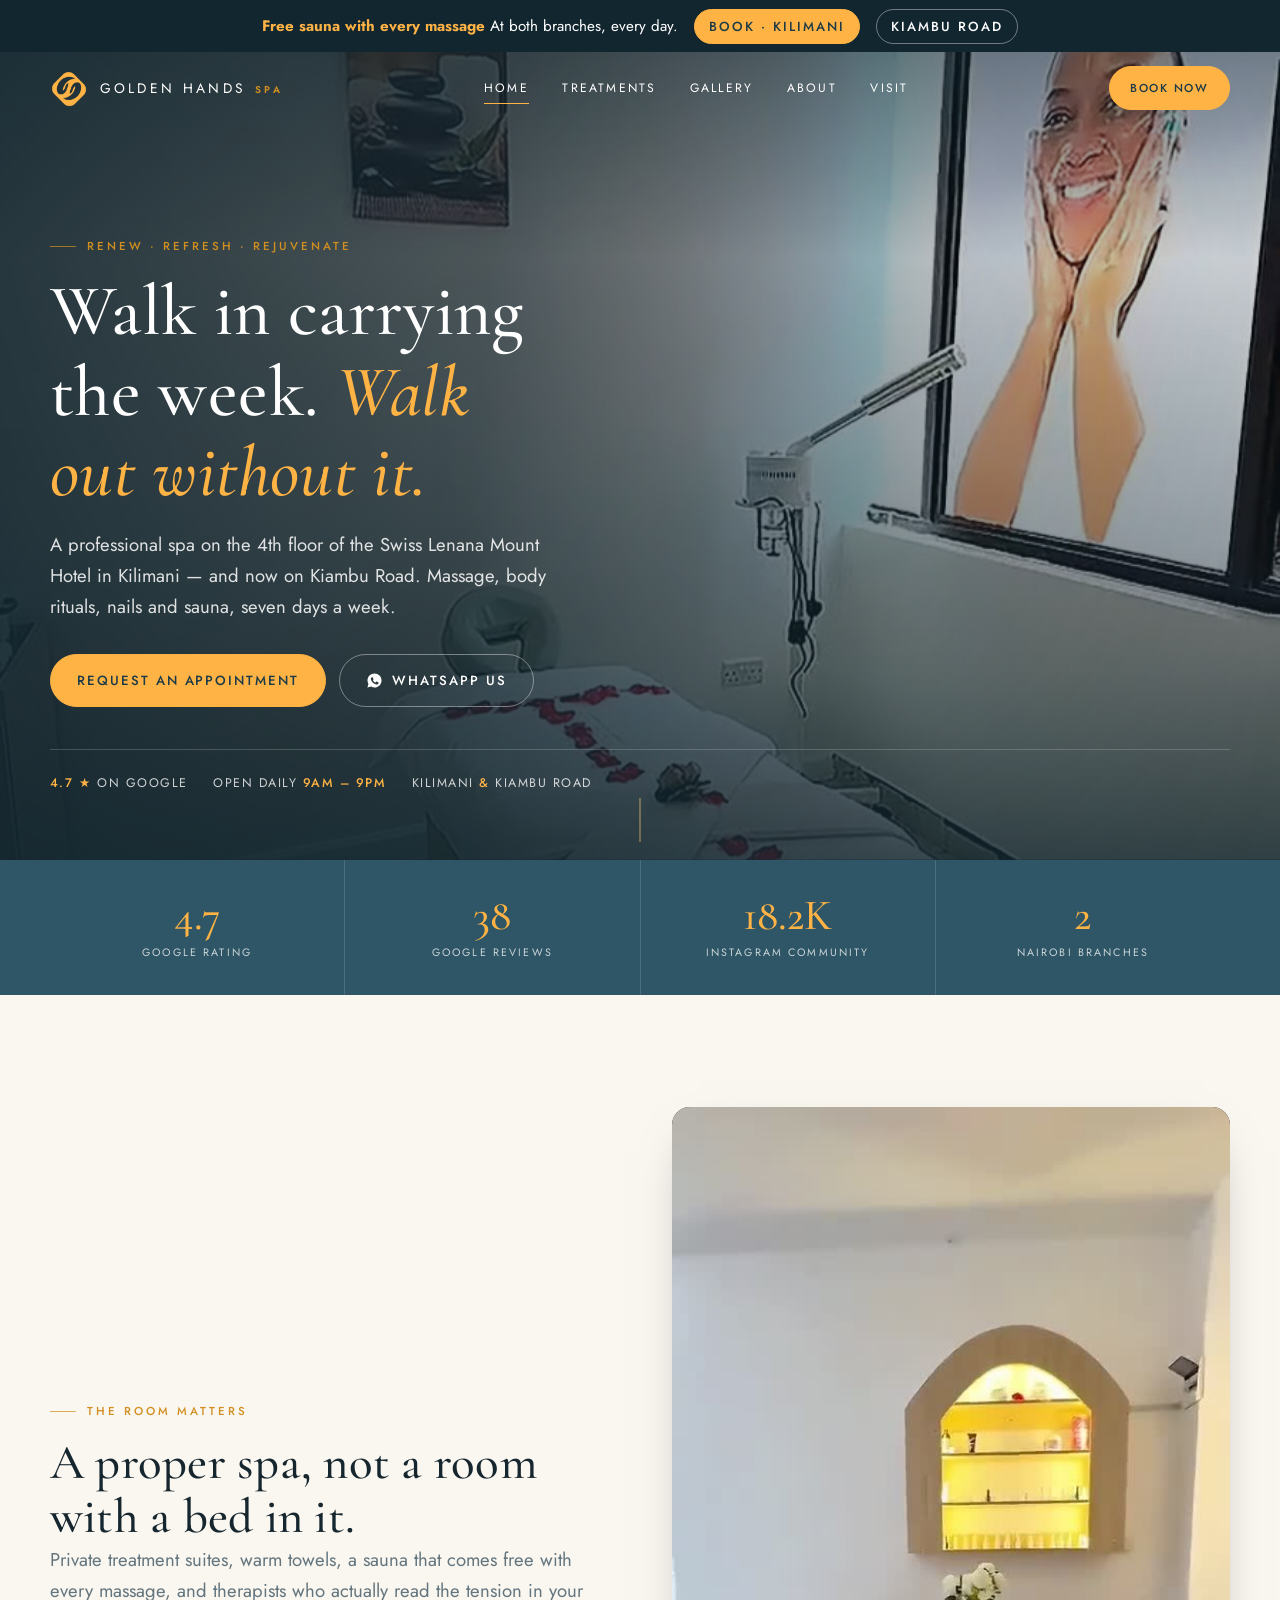
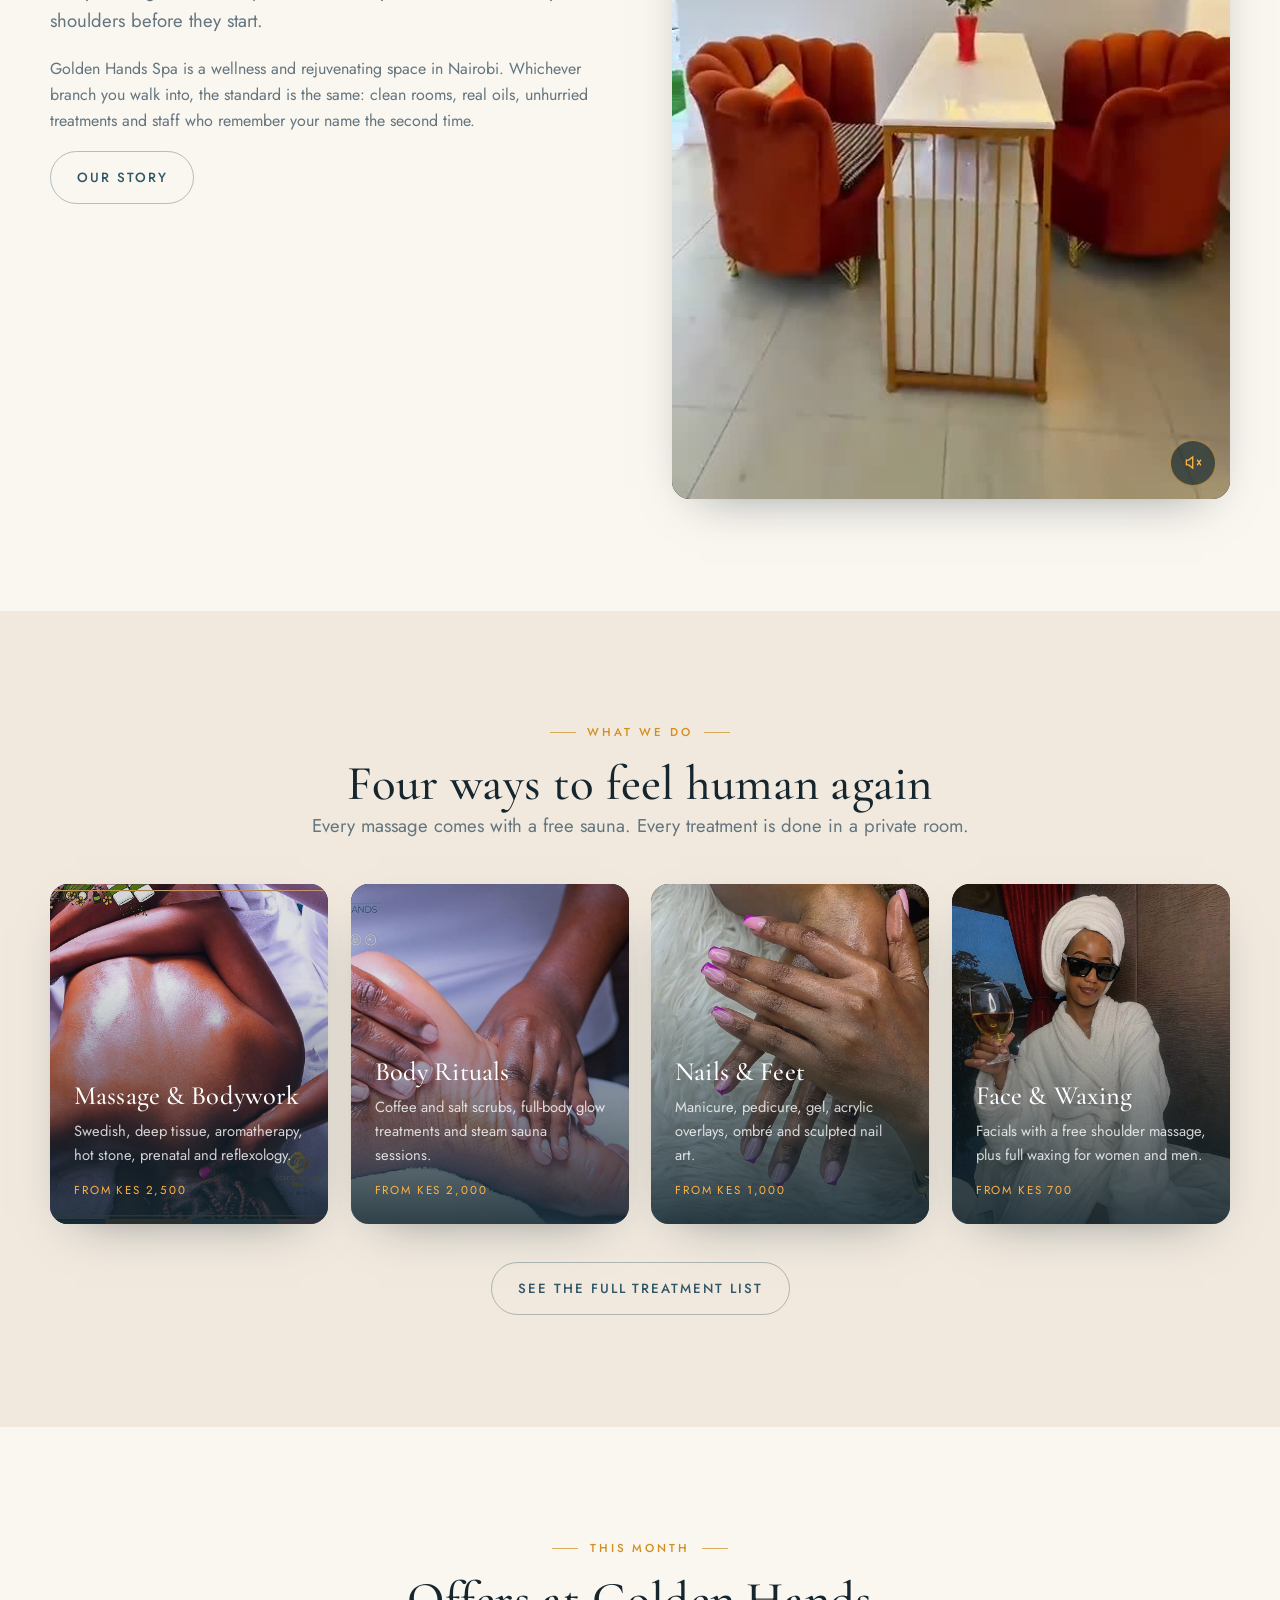
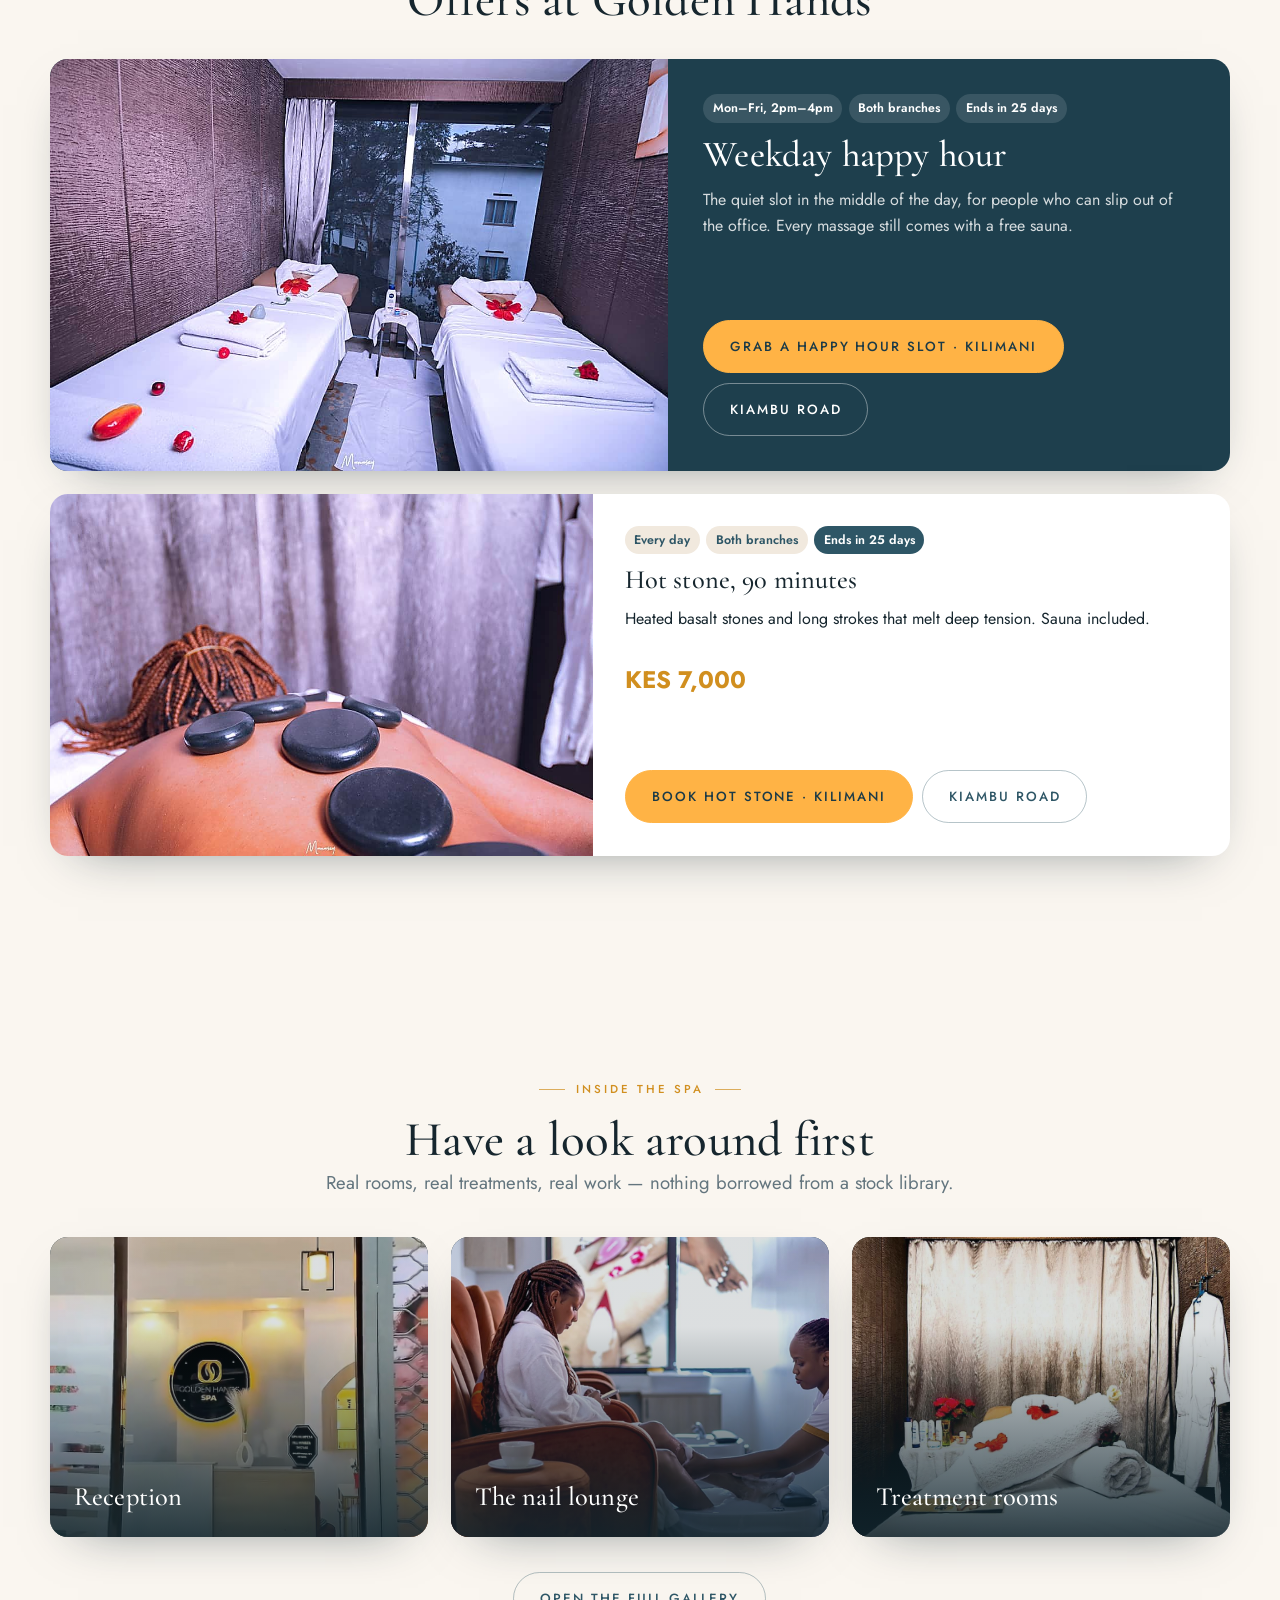
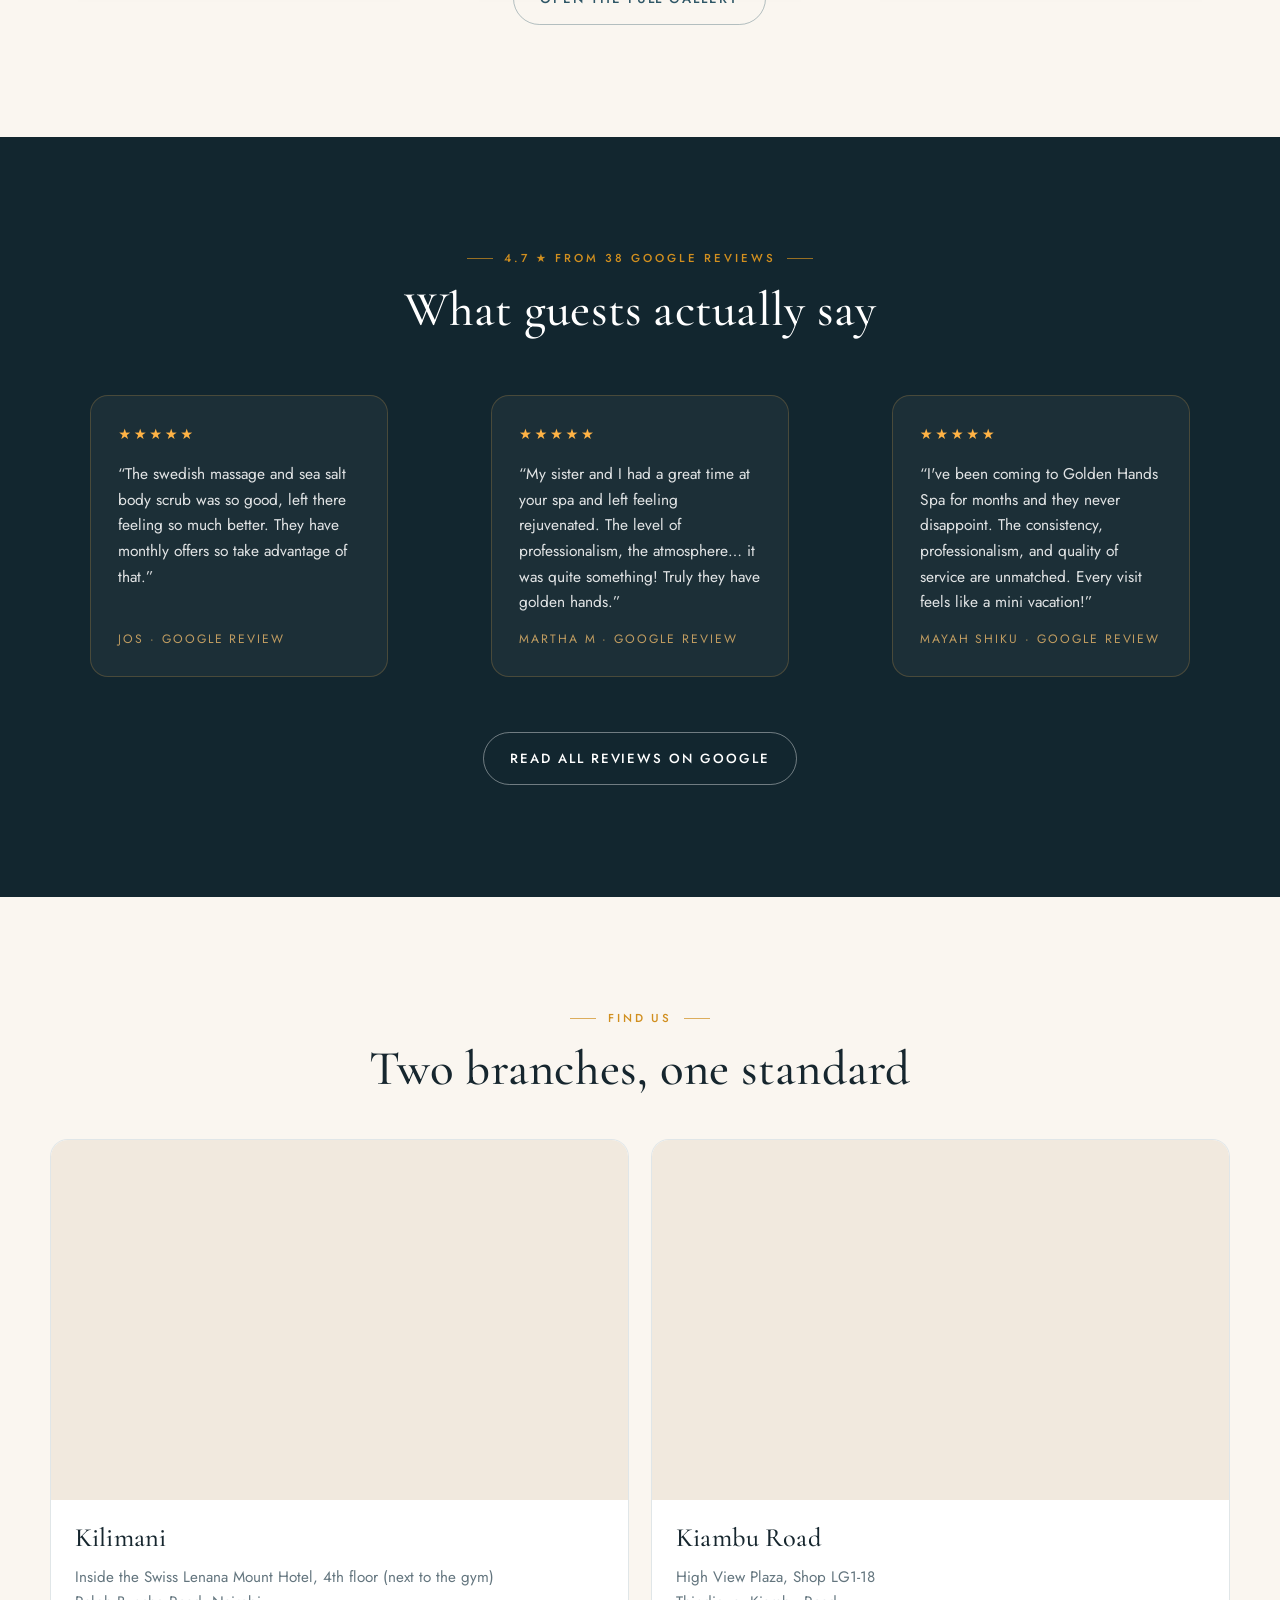
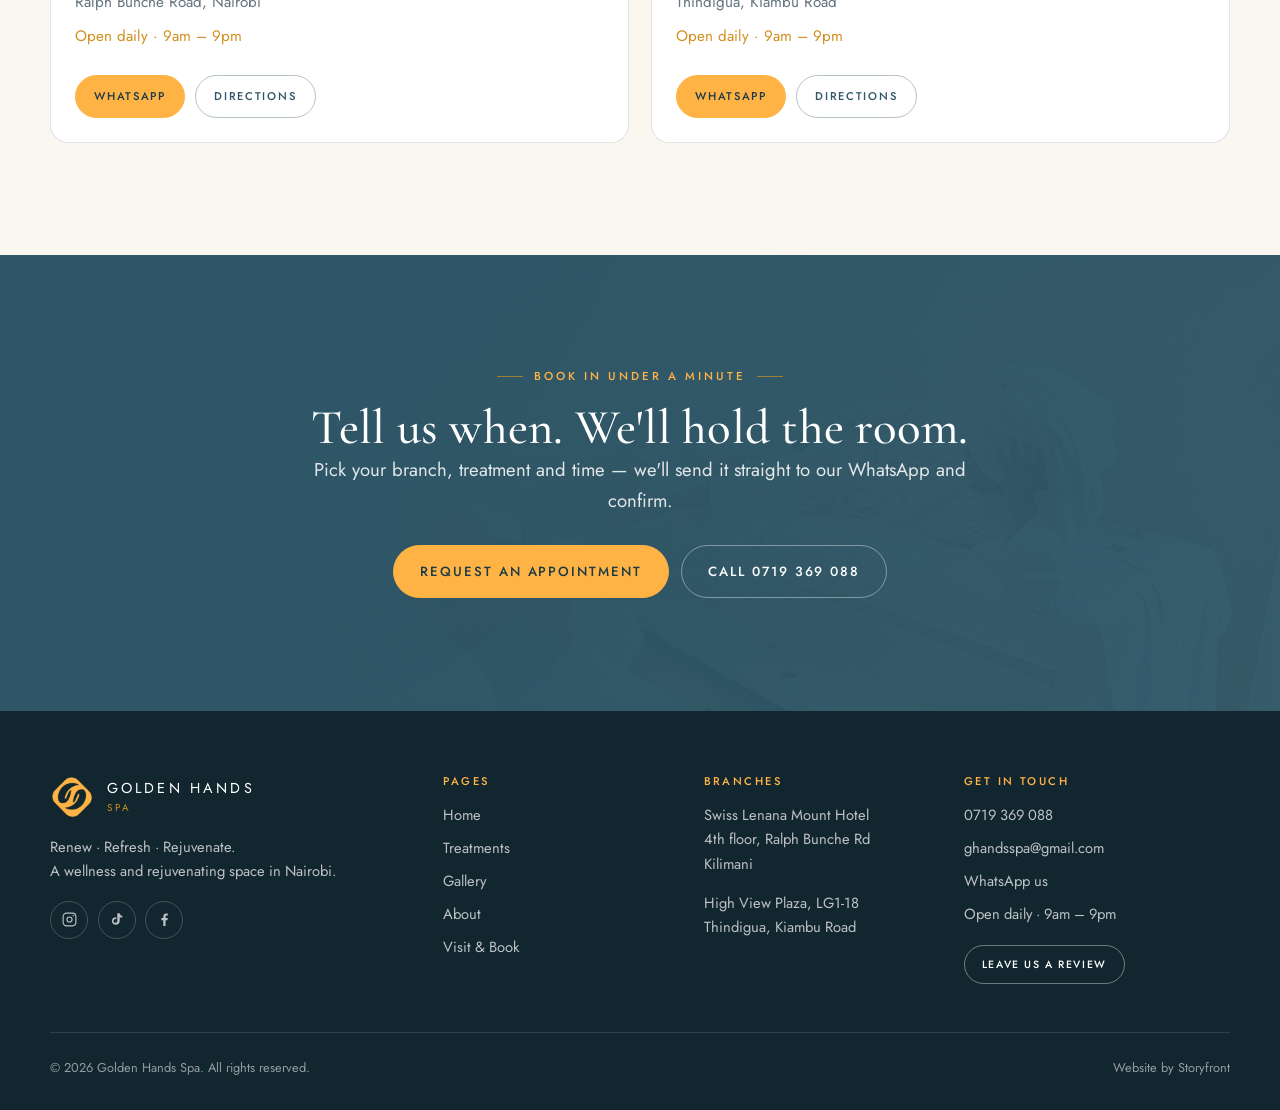
==== commit 968c6448: "Solid mobile menu with the offer bar, slimmer mobile bar, centred splash logo, new link preview card" ====
--- a/index.html
+++ b/index.html
@@ -26,7 +26,7 @@
 <link rel="preconnect" href="https://fonts.googleapis.com">
 <link rel="preconnect" href="https://fonts.gstatic.com" crossorigin>
 <link href="https://fonts.googleapis.com/css2?family=Cormorant+Garamond:ital,wght@0,300;0,500;0,600;1,400&family=Jost:wght@300;400;500&display=swap" rel="stylesheet">
-<link rel="stylesheet" href="assets/site.css">
+<link rel="stylesheet" href="assets/site.css?v=3">
 
 <script type="application/ld+json">
 {
@@ -393,7 +393,7 @@
   <span>WhatsApp</span>
 </a>
 
-<script src="assets/site.js"></script>
-<script src="assets/live.js"></script>
+<script src="assets/site.js?v=3"></script>
+<script src="assets/live.js?v=3"></script>
 </body>
 </html>
--- a/assets/site.css
+++ b/assets/site.css
@@ -488,4 +488,14 @@
 .of-cards{display:grid;grid-template-columns:repeat(auto-fit,minmax(300px,1fr));gap:1.4rem}
 .of-cards.one .of--card{flex-direction:row}.of-cards.one .of-img{flex:0 0 46%}.of-cards.one .of-img img{height:100%;aspect-ratio:auto;min-height:280px}
 .of-cards.one .of-body{padding:2rem}
-@media (max-width:760px){.of-cards.one .of--card{flex-direction:column}.of-cards.one .of-img img{min-height:0;aspect-ratio:16/10}}+@media (max-width:760px){.of-cards.one .of--card{flex-direction:column}.of-cards.one .of-img img{min-height:0;aspect-ratio:16/10}}/* splash: centre the mark over the wordmark */
+#splash>div{display:flex;flex-direction:column;align-items:center}
+/* mobile menu: always a full, solid panel; header solid and visible while it is open */
+.mnav{inset:0!important;padding-top:calc(var(--header-h) + var(--bar-h,0px) + 1.5rem)}
+body.menu-open .hdr{transform:none!important;background:var(--petrol)!important;border-color:transparent!important}
+body.menu-open .hdr .brand-name,body.menu-open .hdr .nav a{color:#fff!important}
+body.menu-open .hdr .burger span{background:#fff!important}
+.of-banner em{font-style:normal}
+@media (max-width:760px){.of-banner .wrap{flex-wrap:nowrap;justify-content:space-between;gap:.6rem;padding:.45rem 0;text-align:left}
+.of-banner .wrap>span{flex-basis:auto;min-width:0;overflow:hidden;text-overflow:ellipsis;white-space:nowrap}
+.of-banner .of-bt,.of-banner .btn--ghostlite{display:none}.of-banner .btn{flex:none}}
